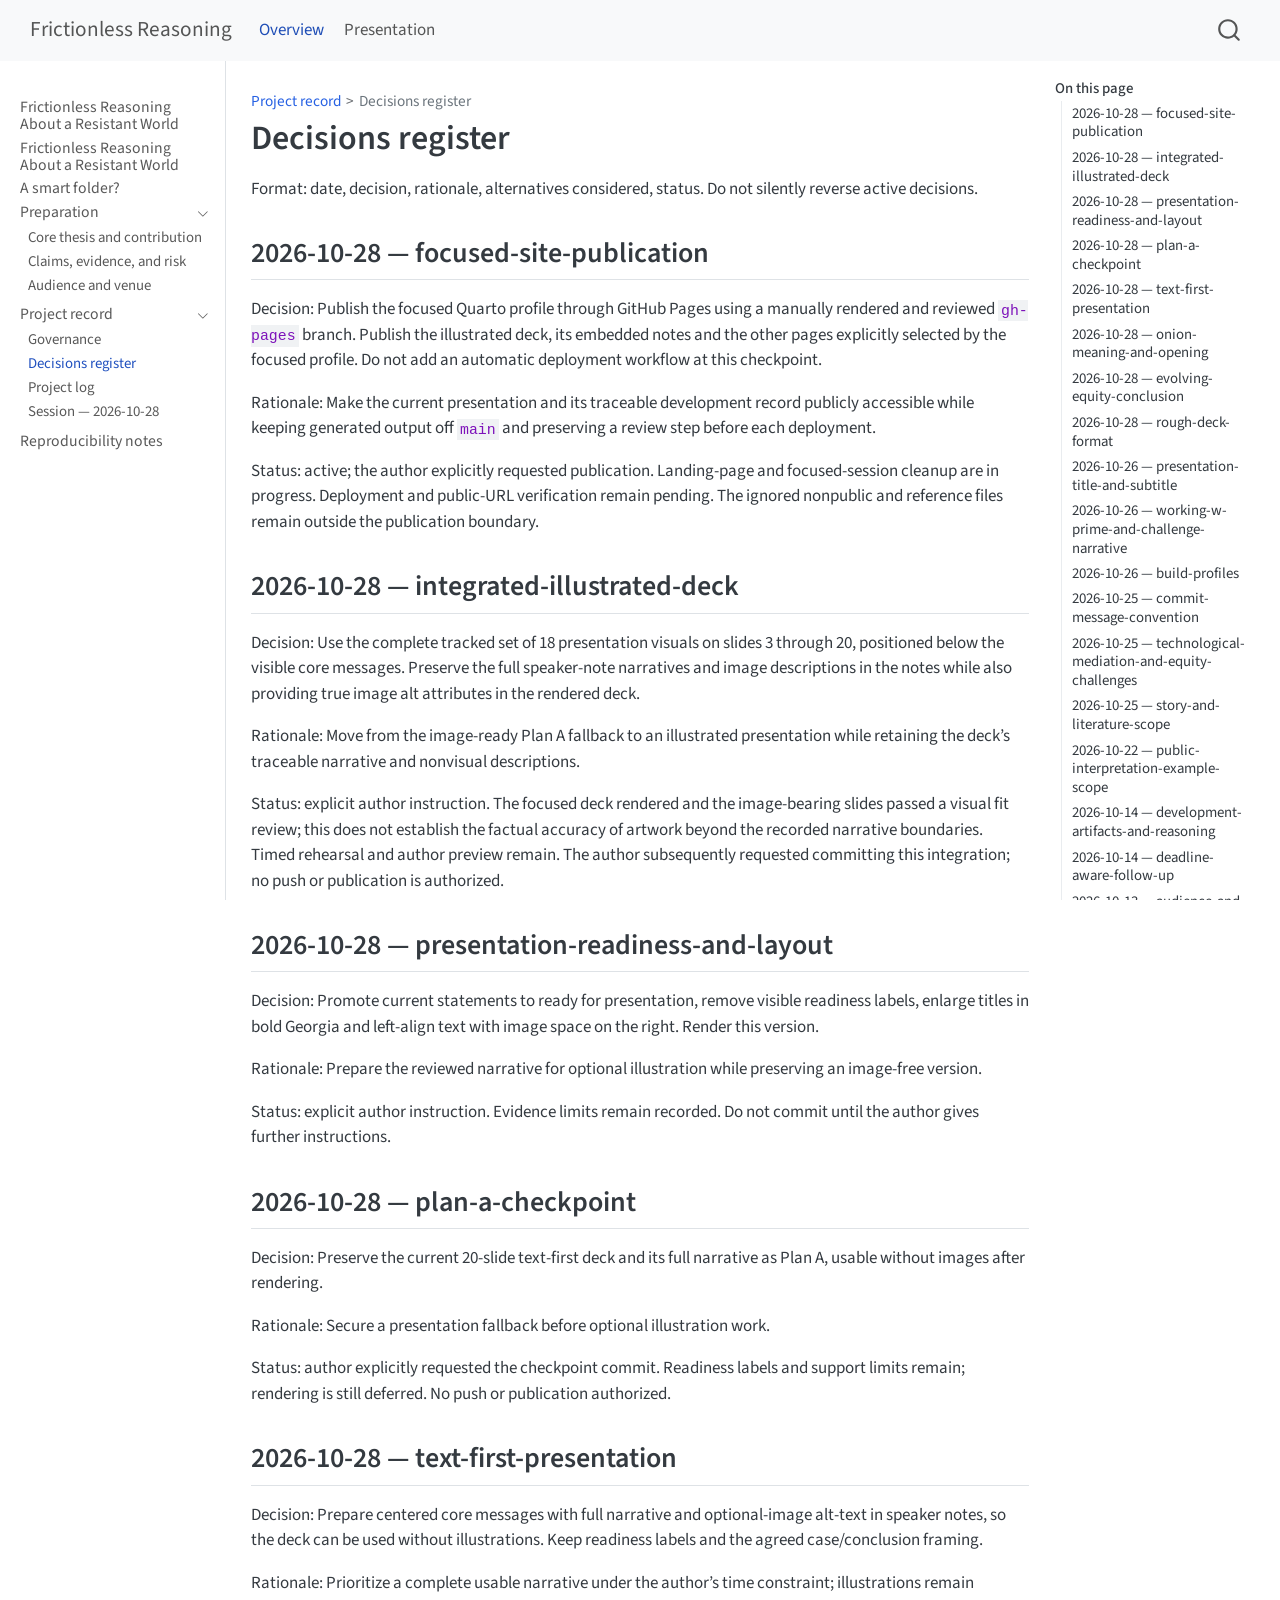
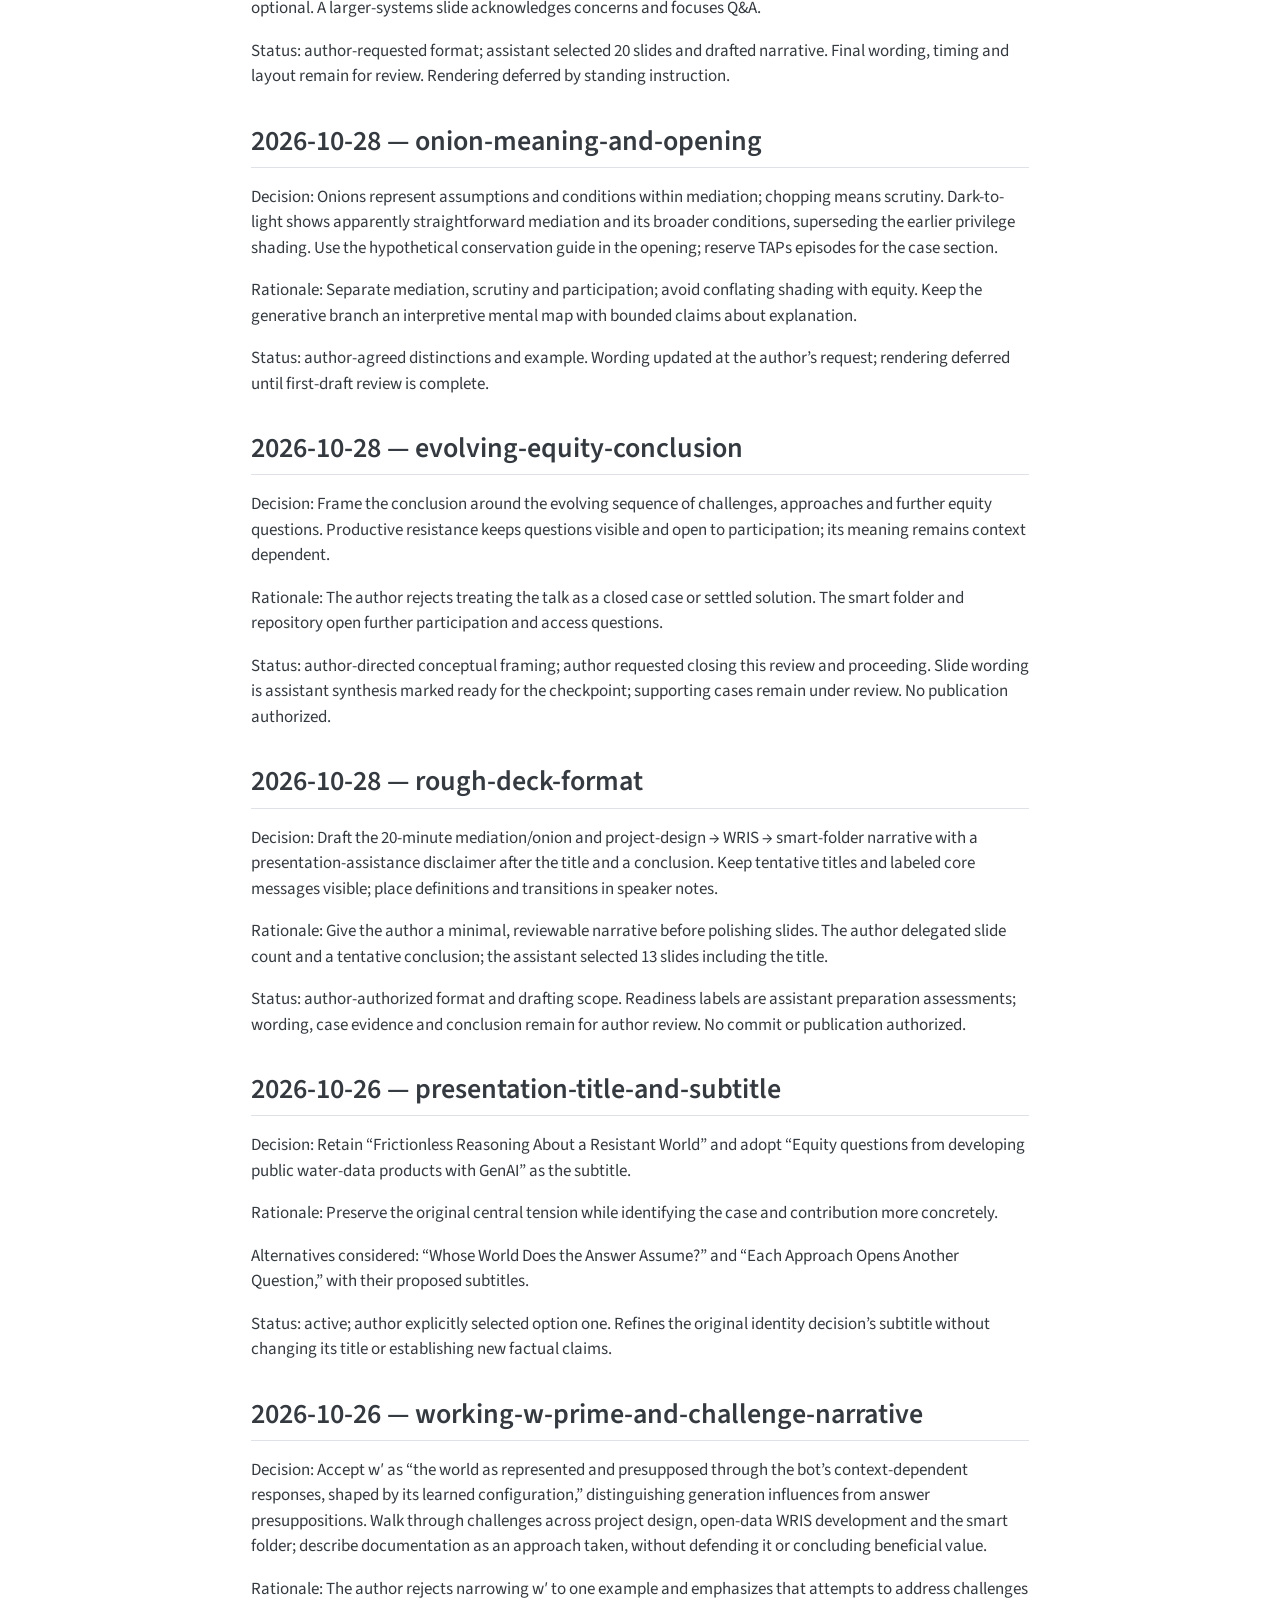
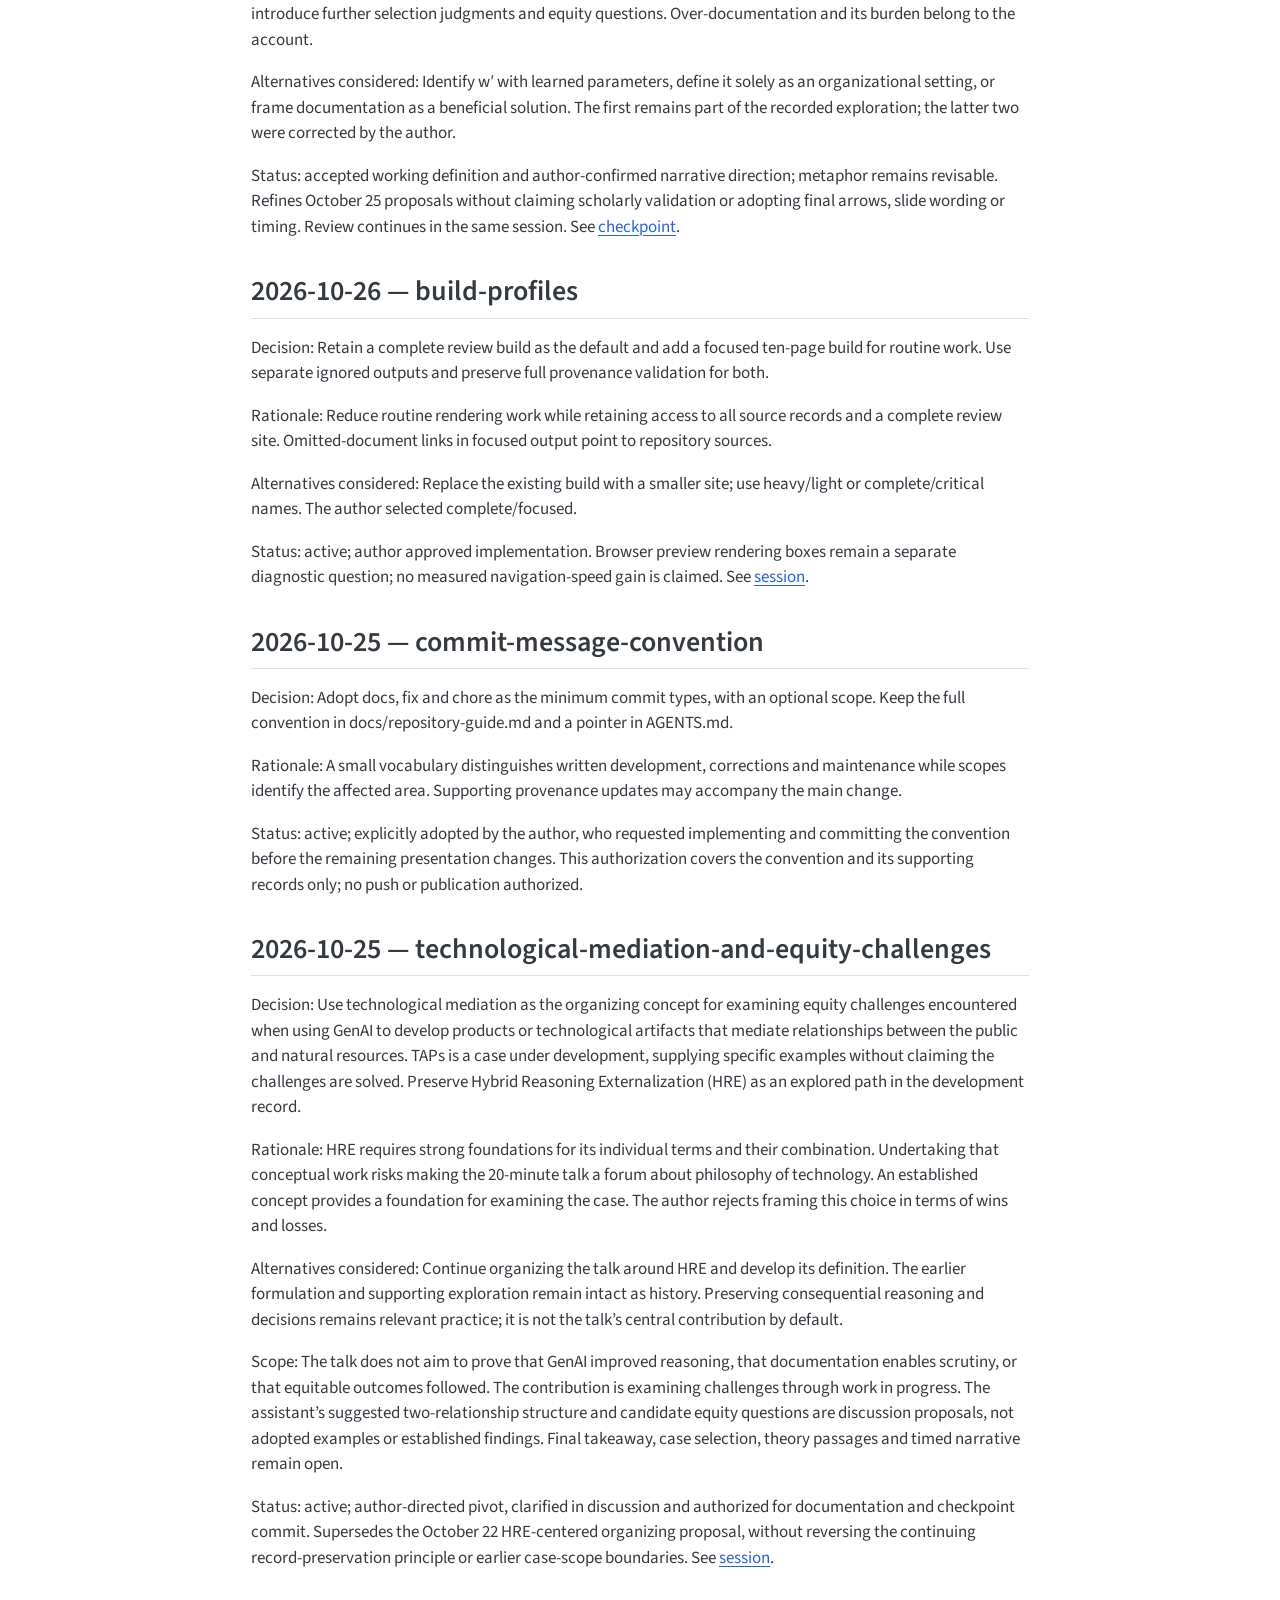
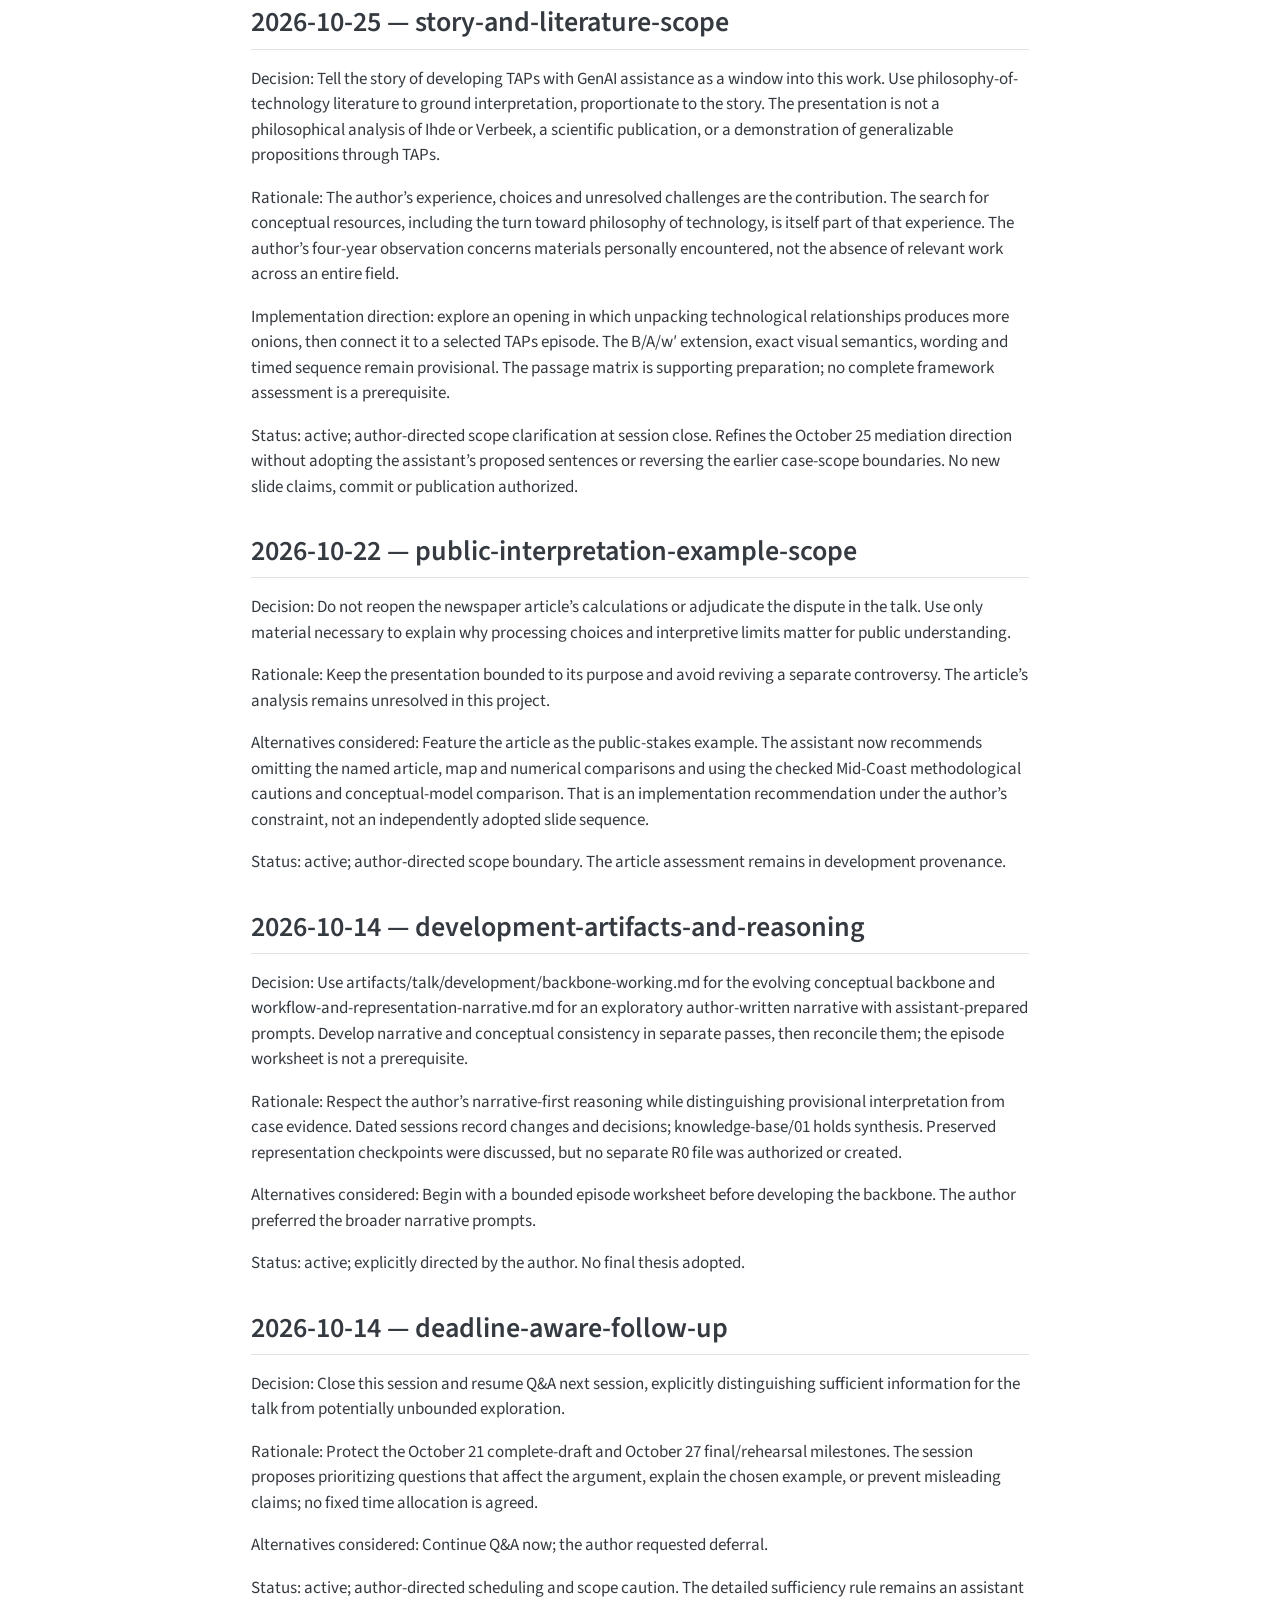
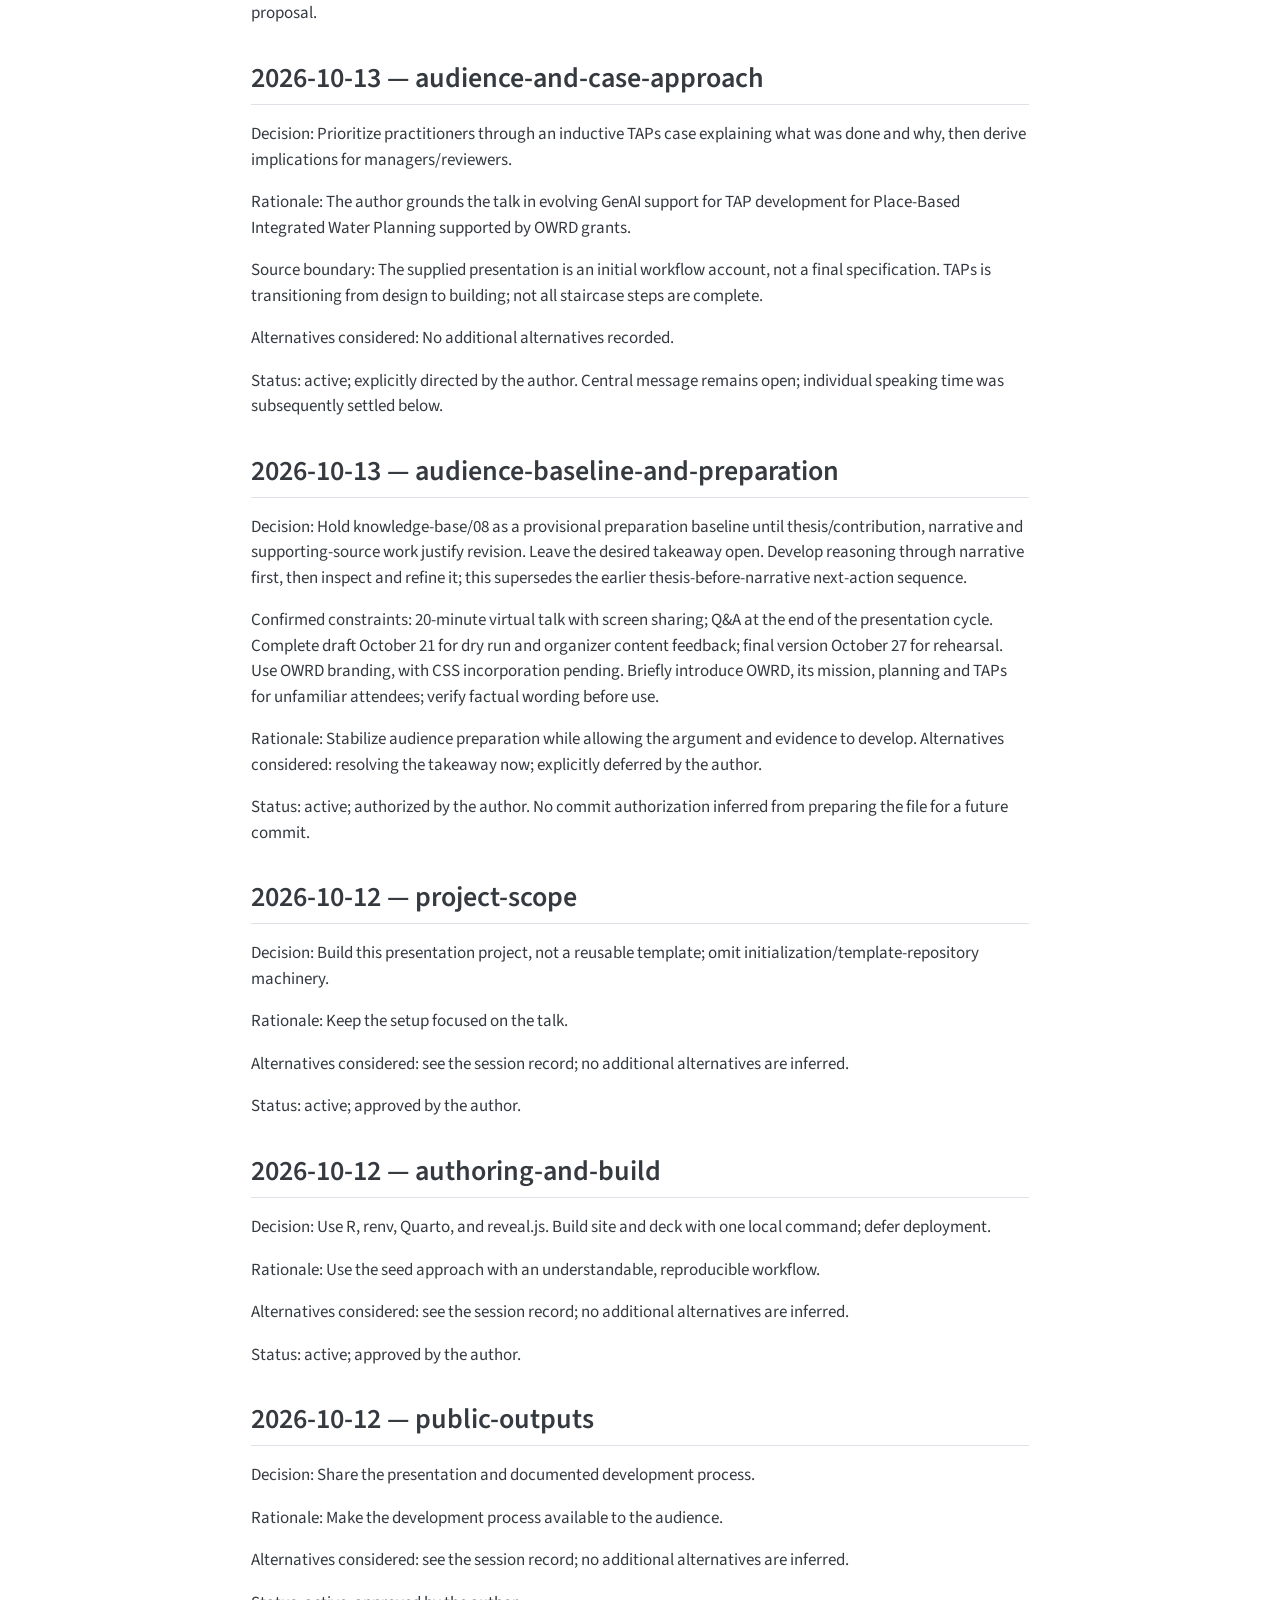
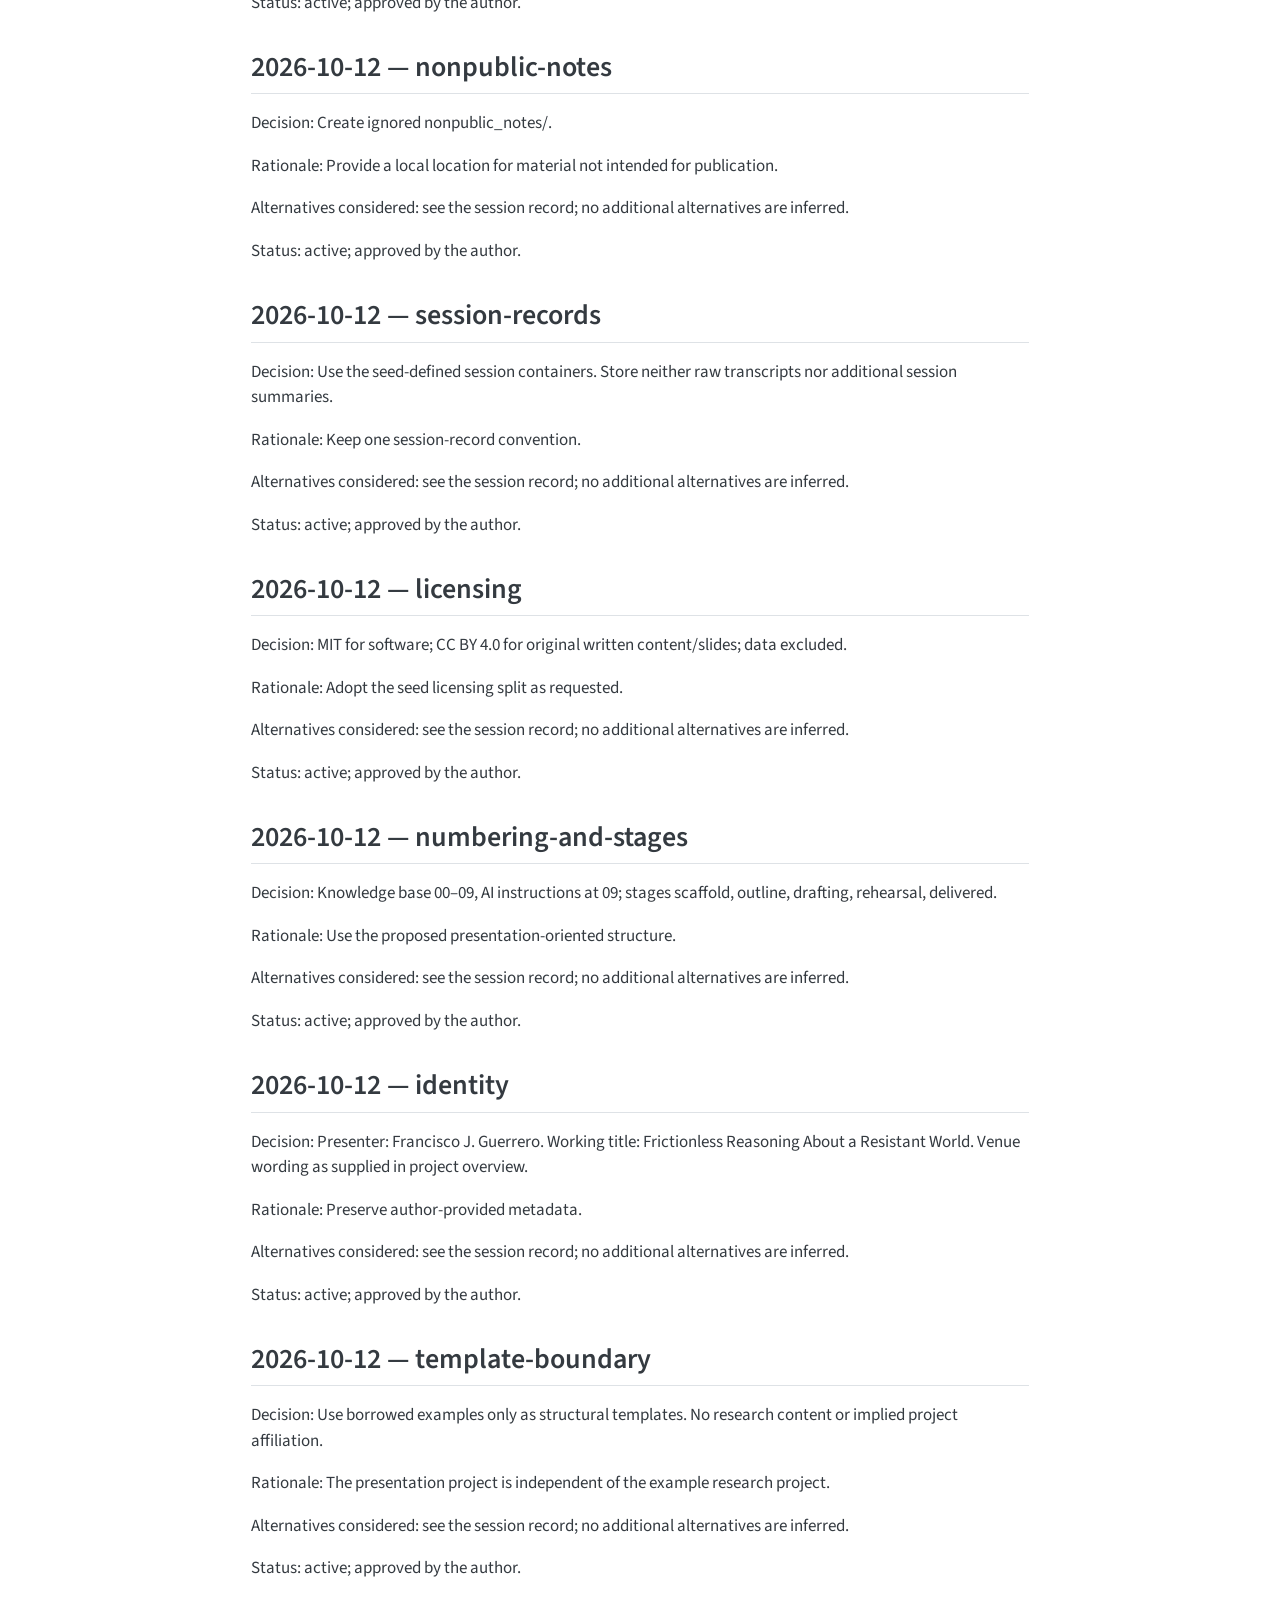
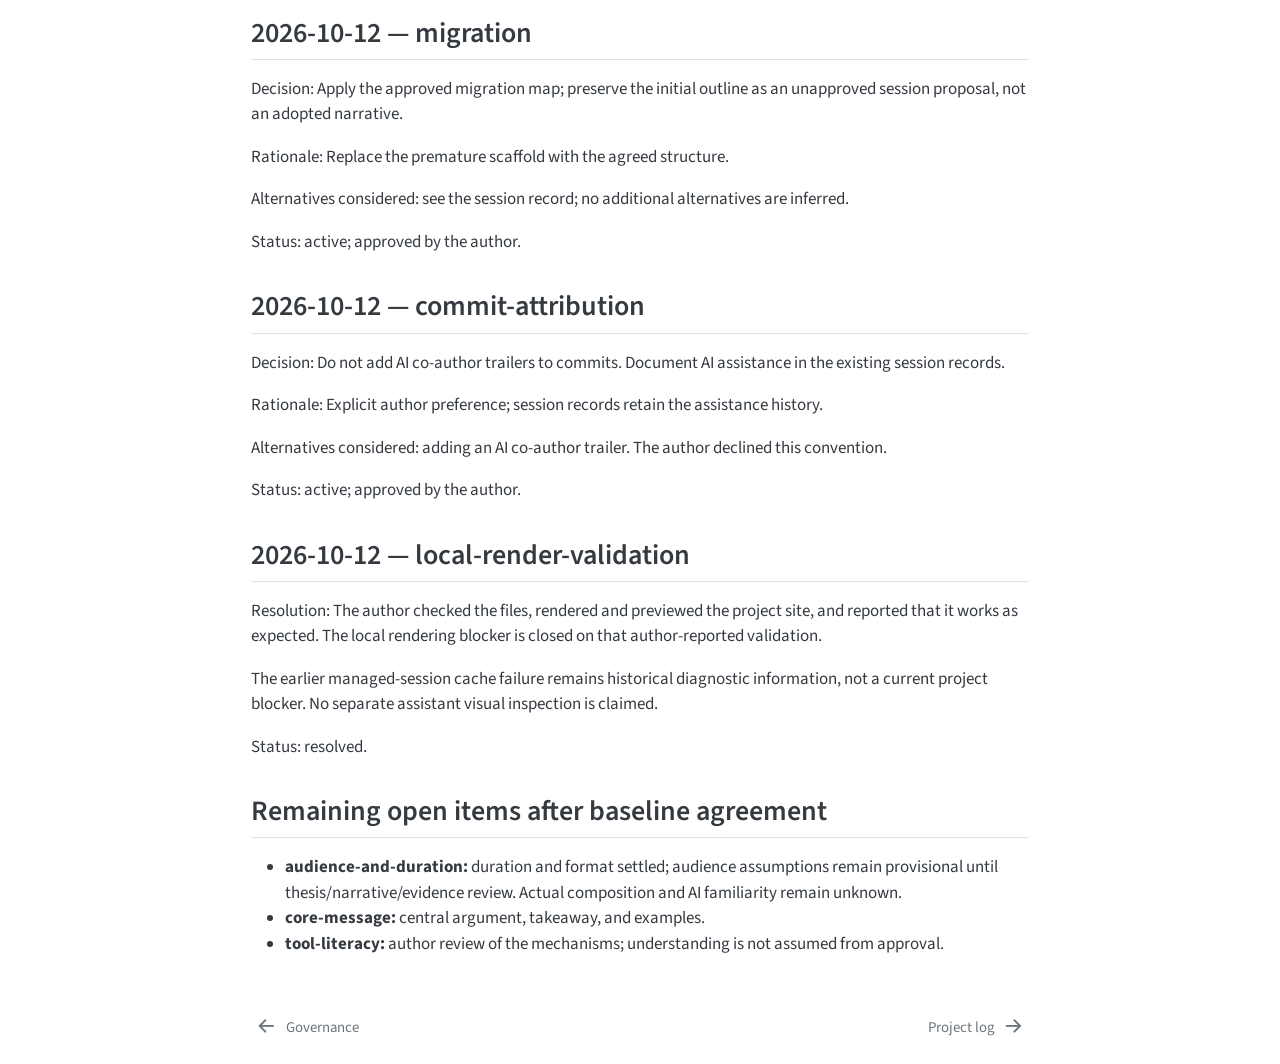
==== admin/decisions-register.html @ cc3e52ff "Built site for gh-pages" ====
<!DOCTYPE html>
<html xmlns="http://www.w3.org/1999/xhtml" lang="en" xml:lang="en"><head>

<meta charset="utf-8">
<meta name="generator" content="quarto-1.10.18">

<meta name="viewport" content="width=device-width, initial-scale=1.0, user-scalable=yes">


<title>Decisions register – Frictionless Reasoning</title>
<style>
/* Default styles provided by pandoc.
** See https://pandoc.org/MANUAL.html#variables-for-html for config info.
*/
span.smallcaps{font-variant: small-caps;}
div.columns{display: flex; gap: 1.5em;}
div.column{flex: auto;}
@media screen {
div.columns{gap: min(4vw, 1.5em);}
div.column{overflow-x: auto;}
}
div.hanging-indent{margin-left: 1.5em; text-indent: -1.5em;}
ul.task-list{list-style: none;}
ul.task-list li input[type="checkbox"] {
  width: 0.8em;
  margin: 0 0.8em 0.2em -1em; /* quarto-specific, see https://github.com/quarto-dev/quarto-cli/issues/4556 */ 
  vertical-align: middle;
}
</style>


<script src="../site_libs/quarto-nav/quarto-nav.js"></script>
<script src="../site_libs/quarto-nav/headroom.min.js"></script>
<script src="../site_libs/clipboard/clipboard.min.js"></script>
<script src="../site_libs/quarto-search/autocomplete.umd.js"></script>
<script src="../site_libs/quarto-search/fuse.min.js"></script>
<script src="../site_libs/quarto-search/quarto-search.js"></script>
<meta name="quarto:offset" content="../">
<link href="../admin/project-log.html" rel="next">
<link href="../admin/governance.html" rel="prev">
<script src="../site_libs/quarto-html/quarto.js" type="module"></script>
<script src="../site_libs/quarto-html/tabsets/tabsets.js" type="module"></script>
<script src="../site_libs/quarto-html/popper.min.js"></script>
<script src="../site_libs/quarto-html/tippy.umd.min.js"></script>
<script src="../site_libs/quarto-html/anchor.min.js"></script>
<link href="../site_libs/quarto-html/tippy.css" rel="stylesheet">
<link href="../site_libs/quarto-html/quarto-syntax-highlighting-64a204ab8560d761af7679ceaba22944.css" rel="stylesheet" id="quarto-text-highlighting-styles">
<script src="../site_libs/bootstrap/bootstrap.min.js"></script>
<link href="../site_libs/bootstrap/bootstrap-icons.css" rel="stylesheet">
<link href="../site_libs/bootstrap/bootstrap-4e663f3a4ff1a491e18bd6a28adf0390.min.css" rel="stylesheet" append-hash="true" id="quarto-bootstrap" data-mode="light">
<script id="quarto-search-options" type="application/json">{
  "location": "navbar",
  "copy-button": false,
  "collapse-after": 3,
  "panel-placement": "end",
  "type": "overlay",
  "limit": 50,
  "keyboard-shortcut": [
    "f",
    "/",
    "s"
  ],
  "show-item-context": false,
  "language": {
    "search-no-results-text": "No results",
    "search-matching-documents-text": "matching documents",
    "search-copy-link-title": "Copy link to search",
    "search-hide-matches-text": "Hide additional matches",
    "search-more-match-text": "more match in this document",
    "search-more-matches-text": "more matches in this document",
    "search-clear-button-title": "Clear",
    "search-text-placeholder": "",
    "search-detached-cancel-button-title": "Cancel",
    "search-submit-button-title": "Submit",
    "search-label": "Search"
  }
}</script>


</head>

<body class="nav-sidebar docked nav-fixed quarto-light">

<div id="quarto-search-results"></div>
  <header id="quarto-header" class="headroom fixed-top">
    <nav class="navbar navbar-expand-lg " data-bs-theme="dark">
      <div class="navbar-container container-fluid">
      <div class="navbar-brand-container mx-auto">
    <a class="navbar-brand" href="../index.html">
    <span class="navbar-title">Frictionless Reasoning</span>
    </a>
  </div>
            <div id="quarto-search" class="" title="Search"></div>
          <button class="navbar-toggler" type="button" data-bs-toggle="collapse" data-bs-target="#navbarCollapse" aria-controls="navbarCollapse" role="menu" aria-expanded="false" aria-label="Toggle navigation" onclick="if (window.quartoToggleHeadroom) { window.quartoToggleHeadroom(); }">
  <span class="navbar-toggler-icon"></span>
</button>
          <div class="collapse navbar-collapse" id="navbarCollapse">
            <ul class="navbar-nav navbar-nav-scroll me-auto">
  <li class="nav-item">
    <a class="nav-link active" href="../index.html" aria-current="page"> 
<span class="menu-text">Overview</span></a>
  </li>  
  <li class="nav-item">
    <a class="nav-link" href="../artifacts/talk/deck.html"> 
<span class="menu-text">Presentation</span></a>
  </li>  
</ul>
          </div> <!-- /navcollapse -->
            <div class="quarto-navbar-tools">
</div>
      </div> <!-- /container-fluid -->
    </nav>
  <nav class="quarto-secondary-nav">
    <div class="container-fluid d-flex">
      <button type="button" class="quarto-btn-toggle btn" data-bs-toggle="collapse" role="button" data-bs-target=".quarto-sidebar-collapse-item" aria-controls="quarto-sidebar" aria-expanded="false" aria-label="Toggle sidebar navigation" onclick="if (window.quartoToggleHeadroom) { window.quartoToggleHeadroom(); }">
        <i class="bi bi-layout-text-sidebar-reverse"></i>
      </button>
        <nav class="quarto-page-breadcrumbs" aria-label="breadcrumb"><ol class="breadcrumb"><li class="breadcrumb-item"><a href="../admin/governance.html">Project record</a></li><li class="breadcrumb-item"><a href="../admin/decisions-register.html">Decisions register</a></li></ol></nav>
        <a class="flex-grow-1" role="navigation" data-bs-toggle="collapse" data-bs-target=".quarto-sidebar-collapse-item" aria-controls="quarto-sidebar" aria-expanded="false" aria-label="Toggle sidebar navigation" onclick="if (window.quartoToggleHeadroom) { window.quartoToggleHeadroom(); }">      
        </a>
    </div>
  </nav>
</header>
<!-- content -->
<div id="quarto-content" class="quarto-container page-columns page-rows-contents page-layout-article page-navbar">
<!-- sidebar -->
  <nav id="quarto-sidebar" class="sidebar collapse collapse-horizontal quarto-sidebar-collapse-item sidebar-navigation docked overflow-auto">
    <div class="sidebar-menu-container"> 
    <ul class="list-unstyled mt-1">
        <li class="sidebar-item">
  <div class="sidebar-item-container"> 
  <a href="../index.html" class="sidebar-item-text sidebar-link">
 <span class="menu-text">Frictionless Reasoning About a Resistant World</span></a>
  </div>
</li>
        <li class="sidebar-item">
  <div class="sidebar-item-container"> 
  <a href="../artifacts/talk/deck.html" class="sidebar-item-text sidebar-link">
 <span class="menu-text">Frictionless Reasoning About a Resistant World</span></a>
  </div>
</li>
        <li class="sidebar-item">
  <div class="sidebar-item-container"> 
  <a href="../docs/smart-folder.html" class="sidebar-item-text sidebar-link">
 <span class="menu-text">A smart folder?</span></a>
  </div>
</li>
        <li class="sidebar-item sidebar-item-section">
      <div class="sidebar-item-container"> 
            <a class="sidebar-item-text sidebar-link text-start" data-bs-toggle="collapse" data-bs-target="#quarto-sidebar-section-1" role="navigation" aria-expanded="true">
 <span class="menu-text">Preparation</span></a>
          <a class="sidebar-item-toggle text-start" data-bs-toggle="collapse" data-bs-target="#quarto-sidebar-section-1" role="navigation" aria-expanded="true" aria-label="Toggle section">
            <i class="bi bi-chevron-right ms-2"></i>
          </a> 
      </div>
      <ul id="quarto-sidebar-section-1" class="collapse list-unstyled sidebar-section depth1 show">  
          <li class="sidebar-item">
  <div class="sidebar-item-container"> 
  <a href="../knowledge-base/01_core-thesis-and-contribution.html" class="sidebar-item-text sidebar-link">
 <span class="menu-text">Core thesis and contribution</span></a>
  </div>
</li>
          <li class="sidebar-item">
  <div class="sidebar-item-container"> 
  <a href="../knowledge-base/04_claims-evidence-risk-register.html" class="sidebar-item-text sidebar-link">
 <span class="menu-text">Claims, evidence, and risk</span></a>
  </div>
</li>
          <li class="sidebar-item">
  <div class="sidebar-item-container"> 
  <a href="../knowledge-base/08_audience-and-venue.html" class="sidebar-item-text sidebar-link">
 <span class="menu-text">Audience and venue</span></a>
  </div>
</li>
      </ul>
  </li>
        <li class="sidebar-item sidebar-item-section">
      <div class="sidebar-item-container"> 
            <a class="sidebar-item-text sidebar-link text-start" data-bs-toggle="collapse" data-bs-target="#quarto-sidebar-section-2" role="navigation" aria-expanded="true">
 <span class="menu-text">Project record</span></a>
          <a class="sidebar-item-toggle text-start" data-bs-toggle="collapse" data-bs-target="#quarto-sidebar-section-2" role="navigation" aria-expanded="true" aria-label="Toggle section">
            <i class="bi bi-chevron-right ms-2"></i>
          </a> 
      </div>
      <ul id="quarto-sidebar-section-2" class="collapse list-unstyled sidebar-section depth1 show">  
          <li class="sidebar-item">
  <div class="sidebar-item-container"> 
  <a href="../admin/governance.html" class="sidebar-item-text sidebar-link">
 <span class="menu-text">Governance</span></a>
  </div>
</li>
          <li class="sidebar-item">
  <div class="sidebar-item-container"> 
  <a href="../admin/decisions-register.html" class="sidebar-item-text sidebar-link active">
 <span class="menu-text">Decisions register</span></a>
  </div>
</li>
          <li class="sidebar-item">
  <div class="sidebar-item-container"> 
  <a href="../admin/project-log.html" class="sidebar-item-text sidebar-link">
 <span class="menu-text">Project log</span></a>
  </div>
</li>
          <li class="sidebar-item">
  <div class="sidebar-item-container"> 
  <a href="../sessions/2026-10-28.html" class="sidebar-item-text sidebar-link">
 <span class="menu-text">Session — 2026-10-28</span></a>
  </div>
</li>
      </ul>
  </li>
        <li class="sidebar-item">
  <div class="sidebar-item-container"> 
  <a href="../docs/reproducibility-notes.html" class="sidebar-item-text sidebar-link">
 <span class="menu-text">Reproducibility notes</span></a>
  </div>
</li>
    </ul>
    </div>
</nav>
<div id="quarto-sidebar-glass" class="quarto-sidebar-collapse-item" data-bs-toggle="collapse" data-bs-target=".quarto-sidebar-collapse-item"></div>
<!-- margin-sidebar -->
    <div id="quarto-margin-sidebar" class="sidebar margin-sidebar">
        <nav id="TOC" role="doc-toc" class="toc-active">
    <h2 id="toc-title">On this page</h2>
   
  <ul>
  <li><a href="#focused-site-publication" id="toc-focused-site-publication" class="nav-link active" data-scroll-target="#focused-site-publication">2026-10-28 — focused-site-publication</a></li>
  <li><a href="#integrated-illustrated-deck" id="toc-integrated-illustrated-deck" class="nav-link" data-scroll-target="#integrated-illustrated-deck">2026-10-28 — integrated-illustrated-deck</a></li>
  <li><a href="#presentation-readiness-and-layout" id="toc-presentation-readiness-and-layout" class="nav-link" data-scroll-target="#presentation-readiness-and-layout">2026-10-28 — presentation-readiness-and-layout</a></li>
  <li><a href="#plan-a-checkpoint" id="toc-plan-a-checkpoint" class="nav-link" data-scroll-target="#plan-a-checkpoint">2026-10-28 — plan-a-checkpoint</a></li>
  <li><a href="#text-first-presentation" id="toc-text-first-presentation" class="nav-link" data-scroll-target="#text-first-presentation">2026-10-28 — text-first-presentation</a></li>
  <li><a href="#onion-meaning-and-opening" id="toc-onion-meaning-and-opening" class="nav-link" data-scroll-target="#onion-meaning-and-opening">2026-10-28 — onion-meaning-and-opening</a></li>
  <li><a href="#evolving-equity-conclusion" id="toc-evolving-equity-conclusion" class="nav-link" data-scroll-target="#evolving-equity-conclusion">2026-10-28 — evolving-equity-conclusion</a></li>
  <li><a href="#rough-deck-format" id="toc-rough-deck-format" class="nav-link" data-scroll-target="#rough-deck-format">2026-10-28 — rough-deck-format</a></li>
  <li><a href="#presentation-title-and-subtitle" id="toc-presentation-title-and-subtitle" class="nav-link" data-scroll-target="#presentation-title-and-subtitle">2026-10-26 — presentation-title-and-subtitle</a></li>
  <li><a href="#working-w-prime-and-challenge-narrative" id="toc-working-w-prime-and-challenge-narrative" class="nav-link" data-scroll-target="#working-w-prime-and-challenge-narrative">2026-10-26 — working-w-prime-and-challenge-narrative</a></li>
  <li><a href="#build-profiles" id="toc-build-profiles" class="nav-link" data-scroll-target="#build-profiles">2026-10-26 — build-profiles</a></li>
  <li><a href="#commit-message-convention" id="toc-commit-message-convention" class="nav-link" data-scroll-target="#commit-message-convention">2026-10-25 — commit-message-convention</a></li>
  <li><a href="#technological-mediation-and-equity-challenges" id="toc-technological-mediation-and-equity-challenges" class="nav-link" data-scroll-target="#technological-mediation-and-equity-challenges">2026-10-25 — technological-mediation-and-equity-challenges</a></li>
  <li><a href="#story-and-literature-scope" id="toc-story-and-literature-scope" class="nav-link" data-scroll-target="#story-and-literature-scope">2026-10-25 — story-and-literature-scope</a></li>
  <li><a href="#public-interpretation-example-scope" id="toc-public-interpretation-example-scope" class="nav-link" data-scroll-target="#public-interpretation-example-scope">2026-10-22 — public-interpretation-example-scope</a></li>
  <li><a href="#development-artifacts-and-reasoning" id="toc-development-artifacts-and-reasoning" class="nav-link" data-scroll-target="#development-artifacts-and-reasoning">2026-10-14 — development-artifacts-and-reasoning</a></li>
  <li><a href="#deadline-aware-follow-up" id="toc-deadline-aware-follow-up" class="nav-link" data-scroll-target="#deadline-aware-follow-up">2026-10-14 — deadline-aware-follow-up</a></li>
  <li><a href="#audience-and-case-approach" id="toc-audience-and-case-approach" class="nav-link" data-scroll-target="#audience-and-case-approach">2026-10-13 — audience-and-case-approach</a></li>
  <li><a href="#audience-baseline-and-preparation" id="toc-audience-baseline-and-preparation" class="nav-link" data-scroll-target="#audience-baseline-and-preparation">2026-10-13 — audience-baseline-and-preparation</a></li>
  <li><a href="#project-scope" id="toc-project-scope" class="nav-link" data-scroll-target="#project-scope">2026-10-12 — project-scope</a></li>
  <li><a href="#authoring-and-build" id="toc-authoring-and-build" class="nav-link" data-scroll-target="#authoring-and-build">2026-10-12 — authoring-and-build</a></li>
  <li><a href="#public-outputs" id="toc-public-outputs" class="nav-link" data-scroll-target="#public-outputs">2026-10-12 — public-outputs</a></li>
  <li><a href="#nonpublic-notes" id="toc-nonpublic-notes" class="nav-link" data-scroll-target="#nonpublic-notes">2026-10-12 — nonpublic-notes</a></li>
  <li><a href="#session-records" id="toc-session-records" class="nav-link" data-scroll-target="#session-records">2026-10-12 — session-records</a></li>
  <li><a href="#licensing" id="toc-licensing" class="nav-link" data-scroll-target="#licensing">2026-10-12 — licensing</a></li>
  <li><a href="#numbering-and-stages" id="toc-numbering-and-stages" class="nav-link" data-scroll-target="#numbering-and-stages">2026-10-12 — numbering-and-stages</a></li>
  <li><a href="#identity" id="toc-identity" class="nav-link" data-scroll-target="#identity">2026-10-12 — identity</a></li>
  <li><a href="#template-boundary" id="toc-template-boundary" class="nav-link" data-scroll-target="#template-boundary">2026-10-12 — template-boundary</a></li>
  <li><a href="#migration" id="toc-migration" class="nav-link" data-scroll-target="#migration">2026-10-12 — migration</a></li>
  <li><a href="#commit-attribution" id="toc-commit-attribution" class="nav-link" data-scroll-target="#commit-attribution">2026-10-12 — commit-attribution</a></li>
  <li><a href="#local-render-validation" id="toc-local-render-validation" class="nav-link" data-scroll-target="#local-render-validation">2026-10-12 — local-render-validation</a></li>
  <li><a href="#remaining-open-items-after-baseline-agreement" id="toc-remaining-open-items-after-baseline-agreement" class="nav-link" data-scroll-target="#remaining-open-items-after-baseline-agreement">Remaining open items after baseline agreement</a></li>
  </ul>
</nav>
    </div>
<!-- main -->
<main class="content" id="quarto-document-content">

<header id="title-block-header" class="quarto-title-block default"><nav class="quarto-page-breadcrumbs quarto-title-breadcrumbs d-none d-lg-block" aria-label="breadcrumb"><ol class="breadcrumb"><li class="breadcrumb-item"><a href="../admin/governance.html">Project record</a></li><li class="breadcrumb-item"><a href="../admin/decisions-register.html">Decisions register</a></li></ol></nav>
<div class="quarto-title">
<h1 class="title">Decisions register</h1>
</div>



<div class="quarto-title-meta">

    
  
    
  </div>
  


</header>


<p>Format: date, decision, rationale, alternatives considered, status. Do not silently reverse active decisions.</p>
<section id="focused-site-publication" class="level2">
<h2 class="anchored" data-anchor-id="focused-site-publication">2026-10-28 — focused-site-publication</h2>
<p>Decision: Publish the focused Quarto profile through GitHub Pages using a manually rendered and reviewed <code>gh-pages</code> branch. Publish the illustrated deck, its embedded notes and the other pages explicitly selected by the focused profile. Do not add an automatic deployment workflow at this checkpoint.</p>
<p>Rationale: Make the current presentation and its traceable development record publicly accessible while keeping generated output off <code>main</code> and preserving a review step before each deployment.</p>
<p>Status: active; the author explicitly requested publication. Landing-page and focused-session cleanup are in progress. Deployment and public-URL verification remain pending. The ignored nonpublic and reference files remain outside the publication boundary.</p>
</section>
<section id="integrated-illustrated-deck" class="level2">
<h2 class="anchored" data-anchor-id="integrated-illustrated-deck">2026-10-28 — integrated-illustrated-deck</h2>
<p>Decision: Use the complete tracked set of 18 presentation visuals on slides 3 through 20, positioned below the visible core messages. Preserve the full speaker-note narratives and image descriptions in the notes while also providing true image alt attributes in the rendered deck.</p>
<p>Rationale: Move from the image-ready Plan A fallback to an illustrated presentation while retaining the deck’s traceable narrative and nonvisual descriptions.</p>
<p>Status: explicit author instruction. The focused deck rendered and the image-bearing slides passed a visual fit review; this does not establish the factual accuracy of artwork beyond the recorded narrative boundaries. Timed rehearsal and author preview remain. The author subsequently requested committing this integration; no push or publication is authorized.</p>
</section>
<section id="presentation-readiness-and-layout" class="level2">
<h2 class="anchored" data-anchor-id="presentation-readiness-and-layout">2026-10-28 — presentation-readiness-and-layout</h2>
<p>Decision: Promote current statements to ready for presentation, remove visible readiness labels, enlarge titles in bold Georgia and left-align text with image space on the right. Render this version.</p>
<p>Rationale: Prepare the reviewed narrative for optional illustration while preserving an image-free version.</p>
<p>Status: explicit author instruction. Evidence limits remain recorded. Do not commit until the author gives further instructions.</p>
</section>
<section id="plan-a-checkpoint" class="level2">
<h2 class="anchored" data-anchor-id="plan-a-checkpoint">2026-10-28 — plan-a-checkpoint</h2>
<p>Decision: Preserve the current 20-slide text-first deck and its full narrative as Plan A, usable without images after rendering.</p>
<p>Rationale: Secure a presentation fallback before optional illustration work.</p>
<p>Status: author explicitly requested the checkpoint commit. Readiness labels and support limits remain; rendering is still deferred. No push or publication authorized.</p>
</section>
<section id="text-first-presentation" class="level2">
<h2 class="anchored" data-anchor-id="text-first-presentation">2026-10-28 — text-first-presentation</h2>
<p>Decision: Prepare centered core messages with full narrative and optional-image alt-text in speaker notes, so the deck can be used without illustrations. Keep readiness labels and the agreed case/conclusion framing.</p>
<p>Rationale: Prioritize a complete usable narrative under the author’s time constraint; illustrations remain optional. A larger-systems slide acknowledges concerns and focuses Q&amp;A.</p>
<p>Status: author-requested format; assistant selected 20 slides and drafted narrative. Final wording, timing and layout remain for review. Rendering deferred by standing instruction.</p>
</section>
<section id="onion-meaning-and-opening" class="level2">
<h2 class="anchored" data-anchor-id="onion-meaning-and-opening">2026-10-28 — onion-meaning-and-opening</h2>
<p>Decision: Onions represent assumptions and conditions within mediation; chopping means scrutiny. Dark-to-light shows apparently straightforward mediation and its broader conditions, superseding the earlier privilege shading. Use the hypothetical conservation guide in the opening; reserve TAPs episodes for the case section.</p>
<p>Rationale: Separate mediation, scrutiny and participation; avoid conflating shading with equity. Keep the generative branch an interpretive mental map with bounded claims about explanation.</p>
<p>Status: author-agreed distinctions and example. Wording updated at the author’s request; rendering deferred until first-draft review is complete.</p>
</section>
<section id="evolving-equity-conclusion" class="level2">
<h2 class="anchored" data-anchor-id="evolving-equity-conclusion">2026-10-28 — evolving-equity-conclusion</h2>
<p>Decision: Frame the conclusion around the evolving sequence of challenges, approaches and further equity questions. Productive resistance keeps questions visible and open to participation; its meaning remains context dependent.</p>
<p>Rationale: The author rejects treating the talk as a closed case or settled solution. The smart folder and repository open further participation and access questions.</p>
<p>Status: author-directed conceptual framing; author requested closing this review and proceeding. Slide wording is assistant synthesis marked ready for the checkpoint; supporting cases remain under review. No publication authorized.</p>
</section>
<section id="rough-deck-format" class="level2">
<h2 class="anchored" data-anchor-id="rough-deck-format">2026-10-28 — rough-deck-format</h2>
<p>Decision: Draft the 20-minute mediation/onion and project-design → WRIS → smart-folder narrative with a presentation-assistance disclaimer after the title and a conclusion. Keep tentative titles and labeled core messages visible; place definitions and transitions in speaker notes.</p>
<p>Rationale: Give the author a minimal, reviewable narrative before polishing slides. The author delegated slide count and a tentative conclusion; the assistant selected 13 slides including the title.</p>
<p>Status: author-authorized format and drafting scope. Readiness labels are assistant preparation assessments; wording, case evidence and conclusion remain for author review. No commit or publication authorized.</p>
</section>
<section id="presentation-title-and-subtitle" class="level2">
<h2 class="anchored" data-anchor-id="presentation-title-and-subtitle">2026-10-26 — presentation-title-and-subtitle</h2>
<p>Decision: Retain “Frictionless Reasoning About a Resistant World” and adopt “Equity questions from developing public water-data products with GenAI” as the subtitle.</p>
<p>Rationale: Preserve the original central tension while identifying the case and contribution more concretely.</p>
<p>Alternatives considered: “Whose World Does the Answer Assume?” and “Each Approach Opens Another Question,” with their proposed subtitles.</p>
<p>Status: active; author explicitly selected option one. Refines the original identity decision’s subtitle without changing its title or establishing new factual claims.</p>
</section>
<section id="working-w-prime-and-challenge-narrative" class="level2">
<h2 class="anchored" data-anchor-id="working-w-prime-and-challenge-narrative">2026-10-26 — working-w-prime-and-challenge-narrative</h2>
<p>Decision: Accept w′ as “the world as represented and presupposed through the bot’s context-dependent responses, shaped by its learned configuration,” distinguishing generation influences from answer presuppositions. Walk through challenges across project design, open-data WRIS development and the smart folder; describe documentation as an approach taken, without defending it or concluding beneficial value.</p>
<p>Rationale: The author rejects narrowing w′ to one example and emphasizes that attempts to address challenges introduce further selection judgments and equity questions. Over-documentation and its burden belong to the account.</p>
<p>Alternatives considered: Identify w′ with learned parameters, define it solely as an organizational setting, or frame documentation as a beneficial solution. The first remains part of the recorded exploration; the latter two were corrected by the author.</p>
<p>Status: accepted working definition and author-confirmed narrative direction; metaphor remains revisable. Refines October 25 proposals without claiming scholarly validation or adopting final arrows, slide wording or timing. Review continues in the same session. See <a href="https://github.com/OregonWater/gen_ai_workflows_data_equity/blob/main/sessions/2026-10-26.md#conceptual-checkpoint-before-review">checkpoint</a>.</p>
</section>
<section id="build-profiles" class="level2">
<h2 class="anchored" data-anchor-id="build-profiles">2026-10-26 — build-profiles</h2>
<p>Decision: Retain a complete review build as the default and add a focused ten-page build for routine work. Use separate ignored outputs and preserve full provenance validation for both.</p>
<p>Rationale: Reduce routine rendering work while retaining access to all source records and a complete review site. Omitted-document links in focused output point to repository sources.</p>
<p>Alternatives considered: Replace the existing build with a smaller site; use heavy/light or complete/critical names. The author selected complete/focused.</p>
<p>Status: active; author approved implementation. Browser preview rendering boxes remain a separate diagnostic question; no measured navigation-speed gain is claimed. See <a href="https://github.com/OregonWater/gen_ai_workflows_data_equity/blob/main/sessions/2026-10-26.md">session</a>.</p>
</section>
<section id="commit-message-convention" class="level2">
<h2 class="anchored" data-anchor-id="commit-message-convention">2026-10-25 — commit-message-convention</h2>
<p>Decision: Adopt docs, fix and chore as the minimum commit types, with an optional scope. Keep the full convention in docs/repository-guide.md and a pointer in AGENTS.md.</p>
<p>Rationale: A small vocabulary distinguishes written development, corrections and maintenance while scopes identify the affected area. Supporting provenance updates may accompany the main change.</p>
<p>Status: active; explicitly adopted by the author, who requested implementing and committing the convention before the remaining presentation changes. This authorization covers the convention and its supporting records only; no push or publication authorized.</p>
</section>
<section id="technological-mediation-and-equity-challenges" class="level2">
<h2 class="anchored" data-anchor-id="technological-mediation-and-equity-challenges">2026-10-25 — technological-mediation-and-equity-challenges</h2>
<p>Decision: Use technological mediation as the organizing concept for examining equity challenges encountered when using GenAI to develop products or technological artifacts that mediate relationships between the public and natural resources. TAPs is a case under development, supplying specific examples without claiming the challenges are solved. Preserve Hybrid Reasoning Externalization (HRE) as an explored path in the development record.</p>
<p>Rationale: HRE requires strong foundations for its individual terms and their combination. Undertaking that conceptual work risks making the 20-minute talk a forum about philosophy of technology. An established concept provides a foundation for examining the case. The author rejects framing this choice in terms of wins and losses.</p>
<p>Alternatives considered: Continue organizing the talk around HRE and develop its definition. The earlier formulation and supporting exploration remain intact as history. Preserving consequential reasoning and decisions remains relevant practice; it is not the talk’s central contribution by default.</p>
<p>Scope: The talk does not aim to prove that GenAI improved reasoning, that documentation enables scrutiny, or that equitable outcomes followed. The contribution is examining challenges through work in progress. The assistant’s suggested two-relationship structure and candidate equity questions are discussion proposals, not adopted examples or established findings. Final takeaway, case selection, theory passages and timed narrative remain open.</p>
<p>Status: active; author-directed pivot, clarified in discussion and authorized for documentation and checkpoint commit. Supersedes the October 22 HRE-centered organizing proposal, without reversing the continuing record-preservation principle or earlier case-scope boundaries. See <a href="https://github.com/OregonWater/gen_ai_workflows_data_equity/blob/main/sessions/2026-10-25.md">session</a>.</p>
</section>
<section id="story-and-literature-scope" class="level2">
<h2 class="anchored" data-anchor-id="story-and-literature-scope">2026-10-25 — story-and-literature-scope</h2>
<p>Decision: Tell the story of developing TAPs with GenAI assistance as a window into this work. Use philosophy-of-technology literature to ground interpretation, proportionate to the story. The presentation is not a philosophical analysis of Ihde or Verbeek, a scientific publication, or a demonstration of generalizable propositions through TAPs.</p>
<p>Rationale: The author’s experience, choices and unresolved challenges are the contribution. The search for conceptual resources, including the turn toward philosophy of technology, is itself part of that experience. The author’s four-year observation concerns materials personally encountered, not the absence of relevant work across an entire field.</p>
<p>Implementation direction: explore an opening in which unpacking technological relationships produces more onions, then connect it to a selected TAPs episode. The B/A/w′ extension, exact visual semantics, wording and timed sequence remain provisional. The passage matrix is supporting preparation; no complete framework assessment is a prerequisite.</p>
<p>Status: active; author-directed scope clarification at session close. Refines the October 25 mediation direction without adopting the assistant’s proposed sentences or reversing the earlier case-scope boundaries. No new slide claims, commit or publication authorized.</p>
</section>
<section id="public-interpretation-example-scope" class="level2">
<h2 class="anchored" data-anchor-id="public-interpretation-example-scope">2026-10-22 — public-interpretation-example-scope</h2>
<p>Decision: Do not reopen the newspaper article’s calculations or adjudicate the dispute in the talk. Use only material necessary to explain why processing choices and interpretive limits matter for public understanding.</p>
<p>Rationale: Keep the presentation bounded to its purpose and avoid reviving a separate controversy. The article’s analysis remains unresolved in this project.</p>
<p>Alternatives considered: Feature the article as the public-stakes example. The assistant now recommends omitting the named article, map and numerical comparisons and using the checked Mid-Coast methodological cautions and conceptual-model comparison. That is an implementation recommendation under the author’s constraint, not an independently adopted slide sequence.</p>
<p>Status: active; author-directed scope boundary. The article assessment remains in development provenance.</p>
</section>
<section id="development-artifacts-and-reasoning" class="level2">
<h2 class="anchored" data-anchor-id="development-artifacts-and-reasoning">2026-10-14 — development-artifacts-and-reasoning</h2>
<p>Decision: Use artifacts/talk/development/backbone-working.md for the evolving conceptual backbone and workflow-and-representation-narrative.md for an exploratory author-written narrative with assistant-prepared prompts. Develop narrative and conceptual consistency in separate passes, then reconcile them; the episode worksheet is not a prerequisite.</p>
<p>Rationale: Respect the author’s narrative-first reasoning while distinguishing provisional interpretation from case evidence. Dated sessions record changes and decisions; knowledge-base/01 holds synthesis. Preserved representation checkpoints were discussed, but no separate R0 file was authorized or created.</p>
<p>Alternatives considered: Begin with a bounded episode worksheet before developing the backbone. The author preferred the broader narrative prompts.</p>
<p>Status: active; explicitly directed by the author. No final thesis adopted.</p>
</section>
<section id="deadline-aware-follow-up" class="level2">
<h2 class="anchored" data-anchor-id="deadline-aware-follow-up">2026-10-14 — deadline-aware-follow-up</h2>
<p>Decision: Close this session and resume Q&amp;A next session, explicitly distinguishing sufficient information for the talk from potentially unbounded exploration.</p>
<p>Rationale: Protect the October 21 complete-draft and October 27 final/rehearsal milestones. The session proposes prioritizing questions that affect the argument, explain the chosen example, or prevent misleading claims; no fixed time allocation is agreed.</p>
<p>Alternatives considered: Continue Q&amp;A now; the author requested deferral.</p>
<p>Status: active; author-directed scheduling and scope caution. The detailed sufficiency rule remains an assistant proposal.</p>
</section>
<section id="audience-and-case-approach" class="level2">
<h2 class="anchored" data-anchor-id="audience-and-case-approach">2026-10-13 — audience-and-case-approach</h2>
<p>Decision: Prioritize practitioners through an inductive TAPs case explaining what was done and why, then derive implications for managers/reviewers.</p>
<p>Rationale: The author grounds the talk in evolving GenAI support for TAP development for Place-Based Integrated Water Planning supported by OWRD grants.</p>
<p>Source boundary: The supplied presentation is an initial workflow account, not a final specification. TAPs is transitioning from design to building; not all staircase steps are complete.</p>
<p>Alternatives considered: No additional alternatives recorded.</p>
<p>Status: active; explicitly directed by the author. Central message remains open; individual speaking time was subsequently settled below.</p>
</section>
<section id="audience-baseline-and-preparation" class="level2">
<h2 class="anchored" data-anchor-id="audience-baseline-and-preparation">2026-10-13 — audience-baseline-and-preparation</h2>
<p>Decision: Hold knowledge-base/08 as a provisional preparation baseline until thesis/contribution, narrative and supporting-source work justify revision. Leave the desired takeaway open. Develop reasoning through narrative first, then inspect and refine it; this supersedes the earlier thesis-before-narrative next-action sequence.</p>
<p>Confirmed constraints: 20-minute virtual talk with screen sharing; Q&amp;A at the end of the presentation cycle. Complete draft October 21 for dry run and organizer content feedback; final version October 27 for rehearsal. Use OWRD branding, with CSS incorporation pending. Briefly introduce OWRD, its mission, planning and TAPs for unfamiliar attendees; verify factual wording before use.</p>
<p>Rationale: Stabilize audience preparation while allowing the argument and evidence to develop. Alternatives considered: resolving the takeaway now; explicitly deferred by the author.</p>
<p>Status: active; authorized by the author. No commit authorization inferred from preparing the file for a future commit.</p>
</section>
<section id="project-scope" class="level2">
<h2 class="anchored" data-anchor-id="project-scope">2026-10-12 — project-scope</h2>
<p>Decision: Build this presentation project, not a reusable template; omit initialization/template-repository machinery.</p>
<p>Rationale: Keep the setup focused on the talk.</p>
<p>Alternatives considered: see the session record; no additional alternatives are inferred.</p>
<p>Status: active; approved by the author.</p>
</section>
<section id="authoring-and-build" class="level2">
<h2 class="anchored" data-anchor-id="authoring-and-build">2026-10-12 — authoring-and-build</h2>
<p>Decision: Use R, renv, Quarto, and reveal.js. Build site and deck with one local command; defer deployment.</p>
<p>Rationale: Use the seed approach with an understandable, reproducible workflow.</p>
<p>Alternatives considered: see the session record; no additional alternatives are inferred.</p>
<p>Status: active; approved by the author.</p>
</section>
<section id="public-outputs" class="level2">
<h2 class="anchored" data-anchor-id="public-outputs">2026-10-12 — public-outputs</h2>
<p>Decision: Share the presentation and documented development process.</p>
<p>Rationale: Make the development process available to the audience.</p>
<p>Alternatives considered: see the session record; no additional alternatives are inferred.</p>
<p>Status: active; approved by the author.</p>
</section>
<section id="nonpublic-notes" class="level2">
<h2 class="anchored" data-anchor-id="nonpublic-notes">2026-10-12 — nonpublic-notes</h2>
<p>Decision: Create ignored nonpublic_notes/.</p>
<p>Rationale: Provide a local location for material not intended for publication.</p>
<p>Alternatives considered: see the session record; no additional alternatives are inferred.</p>
<p>Status: active; approved by the author.</p>
</section>
<section id="session-records" class="level2">
<h2 class="anchored" data-anchor-id="session-records">2026-10-12 — session-records</h2>
<p>Decision: Use the seed-defined session containers. Store neither raw transcripts nor additional session summaries.</p>
<p>Rationale: Keep one session-record convention.</p>
<p>Alternatives considered: see the session record; no additional alternatives are inferred.</p>
<p>Status: active; approved by the author.</p>
</section>
<section id="licensing" class="level2">
<h2 class="anchored" data-anchor-id="licensing">2026-10-12 — licensing</h2>
<p>Decision: MIT for software; CC BY 4.0 for original written content/slides; data excluded.</p>
<p>Rationale: Adopt the seed licensing split as requested.</p>
<p>Alternatives considered: see the session record; no additional alternatives are inferred.</p>
<p>Status: active; approved by the author.</p>
</section>
<section id="numbering-and-stages" class="level2">
<h2 class="anchored" data-anchor-id="numbering-and-stages">2026-10-12 — numbering-and-stages</h2>
<p>Decision: Knowledge base 00–09, AI instructions at 09; stages scaffold, outline, drafting, rehearsal, delivered.</p>
<p>Rationale: Use the proposed presentation-oriented structure.</p>
<p>Alternatives considered: see the session record; no additional alternatives are inferred.</p>
<p>Status: active; approved by the author.</p>
</section>
<section id="identity" class="level2">
<h2 class="anchored" data-anchor-id="identity">2026-10-12 — identity</h2>
<p>Decision: Presenter: Francisco J. Guerrero. Working title: Frictionless Reasoning About a Resistant World. Venue wording as supplied in project overview.</p>
<p>Rationale: Preserve author-provided metadata.</p>
<p>Alternatives considered: see the session record; no additional alternatives are inferred.</p>
<p>Status: active; approved by the author.</p>
</section>
<section id="template-boundary" class="level2">
<h2 class="anchored" data-anchor-id="template-boundary">2026-10-12 — template-boundary</h2>
<p>Decision: Use borrowed examples only as structural templates. No research content or implied project affiliation.</p>
<p>Rationale: The presentation project is independent of the example research project.</p>
<p>Alternatives considered: see the session record; no additional alternatives are inferred.</p>
<p>Status: active; approved by the author.</p>
</section>
<section id="migration" class="level2">
<h2 class="anchored" data-anchor-id="migration">2026-10-12 — migration</h2>
<p>Decision: Apply the approved migration map; preserve the initial outline as an unapproved session proposal, not an adopted narrative.</p>
<p>Rationale: Replace the premature scaffold with the agreed structure.</p>
<p>Alternatives considered: see the session record; no additional alternatives are inferred.</p>
<p>Status: active; approved by the author.</p>
</section>
<section id="commit-attribution" class="level2">
<h2 class="anchored" data-anchor-id="commit-attribution">2026-10-12 — commit-attribution</h2>
<p>Decision: Do not add AI co-author trailers to commits. Document AI assistance in the existing session records.</p>
<p>Rationale: Explicit author preference; session records retain the assistance history.</p>
<p>Alternatives considered: adding an AI co-author trailer. The author declined this convention.</p>
<p>Status: active; approved by the author.</p>
</section>
<section id="local-render-validation" class="level2">
<h2 class="anchored" data-anchor-id="local-render-validation">2026-10-12 — local-render-validation</h2>
<p>Resolution: The author checked the files, rendered and previewed the project site, and reported that it works as expected. The local rendering blocker is closed on that author-reported validation.</p>
<p>The earlier managed-session cache failure remains historical diagnostic information, not a current project blocker. No separate assistant visual inspection is claimed.</p>
<p>Status: resolved.</p>
</section>
<section id="remaining-open-items-after-baseline-agreement" class="level2">
<h2 class="anchored" data-anchor-id="remaining-open-items-after-baseline-agreement">Remaining open items after baseline agreement</h2>
<ul>
<li><strong>audience-and-duration:</strong> duration and format settled; audience assumptions remain provisional until thesis/narrative/evidence review. Actual composition and AI familiarity remain unknown.</li>
<li><strong>core-message:</strong> central argument, takeaway, and examples.</li>
<li><strong>tool-literacy:</strong> author review of the mechanisms; understanding is not assumed from approval.</li>
</ul>


</section>

</main> <!-- /main -->
<script id="quarto-html-after-body" type="application/javascript">
  window.document.addEventListener("DOMContentLoaded", function (event) {
    const icon = "";
    const anchorJS = new window.AnchorJS();
    anchorJS.options = {
      placement: 'right',
      icon: icon
    };
    anchorJS.add('.anchored');
    const isCodeAnnotation = (el) => {
      for (const clz of el.classList) {
        if (clz.startsWith('code-annotation-')) {                     
          return true;
        }
      }
      return false;
    }
    const onCopySuccess = function(e) {
      // button target
      const button = e.trigger;
      // don't keep focus
      button.blur();
      // flash "checked"
      button.classList.add('code-copy-button-checked');
      var currentTitle = button.getAttribute("title");
      button.setAttribute("title", "Copied!");
      let tooltip;
      if (window.bootstrap) {
        button.setAttribute("data-bs-toggle", "tooltip");
        button.setAttribute("data-bs-placement", "left");
        button.setAttribute("data-bs-title", "Copied!");
        tooltip = new bootstrap.Tooltip(button, 
          { trigger: "manual", 
            customClass: "code-copy-button-tooltip",
            offset: [0, -8]});
        tooltip.show();    
      }
      setTimeout(function() {
        if (tooltip) {
          tooltip.hide();
          button.removeAttribute("data-bs-title");
          button.removeAttribute("data-bs-toggle");
          button.removeAttribute("data-bs-placement");
        }
        button.setAttribute("title", currentTitle);
        button.classList.remove('code-copy-button-checked');
      }, 1000);
      // clear code selection
      e.clearSelection();
    }
    const getTextToCopy = function(trigger) {
      const outerScaffold = trigger.parentElement.cloneNode(true);
      const codeEl = outerScaffold.querySelector('code');
      for (const childEl of codeEl.children) {
        if (isCodeAnnotation(childEl)) {
          childEl.remove();
        }
      }
      return codeEl.innerText;
    }
    const clipboard = new window.ClipboardJS('.code-copy-button:not([data-in-quarto-modal])', {
      text: getTextToCopy
    });
    clipboard.on('success', onCopySuccess);
    if (window.document.getElementById('quarto-embedded-source-code-modal')) {
      const clipboardModal = new window.ClipboardJS('.code-copy-button[data-in-quarto-modal]', {
        text: getTextToCopy,
        container: window.document.getElementById('quarto-embedded-source-code-modal')
      });
      clipboardModal.on('success', onCopySuccess);
    }
      var localhostRegex = new RegExp(/^(?:http|https):\/\/localhost\:?[0-9]*\//);
      var mailtoRegex = new RegExp(/^mailto:/);
        var filterRegex = new RegExp("https:\/\/oregonwater\.github\.io\/gen_ai_workflows_data_equity\/");
      var isInternal = (href) => {
          return filterRegex.test(href) || localhostRegex.test(href) || mailtoRegex.test(href);
      }
      // Inspect non-navigation links and adorn them if external
     var links = window.document.querySelectorAll('a[href]:not(.nav-link):not(.navbar-brand):not(.toc-action):not(.sidebar-link):not(.sidebar-item-toggle):not(.pagination-link):not(.no-external):not([aria-hidden]):not(.dropdown-item):not(.quarto-navigation-tool):not(.about-link)');
      for (var i=0; i<links.length; i++) {
        const link = links[i];
        if (!isInternal(link.href)) {
          // undo the damage that might have been done by quarto-nav.js in the case of
          // links that we want to consider external
          if (link.dataset.originalHref !== undefined) {
            link.href = link.dataset.originalHref;
          }
        }
      }
    function tippyHover(el, contentFn, onTriggerFn, onUntriggerFn) {
      const config = {
        allowHTML: true,
        maxWidth: 500,
        delay: 100,
        arrow: false,
        appendTo: function(el) {
            return el.parentElement;
        },
        interactive: true,
        interactiveBorder: 10,
        theme: 'quarto',
        placement: 'bottom-start',
      };
      if (contentFn) {
        config.content = contentFn;
      }
      if (onTriggerFn) {
        config.onTrigger = onTriggerFn;
      }
      if (onUntriggerFn) {
        config.onUntrigger = onUntriggerFn;
      }
      window.tippy(el, config); 
    }
    const noterefs = window.document.querySelectorAll('a[role="doc-noteref"]');
    for (var i=0; i<noterefs.length; i++) {
      const ref = noterefs[i];
      tippyHover(ref, function() {
        // use id or data attribute instead here
        let href = ref.getAttribute('data-footnote-href') || ref.getAttribute('href');
        try { href = new URL(href).hash; } catch {}
        const id = href.replace(/^#\/?/, "");
        const note = window.document.getElementById(id);
        if (note) {
          return note.innerHTML;
        } else {
          return "";
        }
      });
    }
    const xrefs = window.document.querySelectorAll('a.quarto-xref');
    const processXRef = (id, note) => {
      // Strip column container classes
      const stripColumnClz = (el) => {
        el.classList.remove("page-full", "page-columns");
        if (el.children) {
          for (const child of el.children) {
            stripColumnClz(child);
          }
        }
      }
      stripColumnClz(note)
      if (id === null || id.startsWith('sec-')) {
        // Special case sections, only their first couple elements
        const container = document.createElement("div");
        if (note.children && note.children.length > 2) {
          container.appendChild(note.children[0].cloneNode(true));
          for (let i = 1; i < note.children.length; i++) {
            const child = note.children[i];
            if (child.tagName === "P" && child.innerText === "") {
              continue;
            } else {
              container.appendChild(child.cloneNode(true));
              break;
            }
          }
          if (window.Quarto?.typesetMath) {
            window.Quarto.typesetMath(container);
          }
          return container.innerHTML
        } else {
          if (window.Quarto?.typesetMath) {
            window.Quarto.typesetMath(note);
          }
          return note.innerHTML;
        }
      } else {
        // Remove any anchor links if they are present
        const anchorLink = note.querySelector('a.anchorjs-link');
        if (anchorLink) {
          anchorLink.remove();
        }
        if (window.Quarto?.typesetMath) {
          window.Quarto.typesetMath(note);
        }
        if (note.classList.contains("callout")) {
          return note.outerHTML;
        } else {
          return note.innerHTML;
        }
      }
    }
    for (var i=0; i<xrefs.length; i++) {
      const xref = xrefs[i];
      tippyHover(xref, undefined, function(instance) {
        instance.disable();
        let url = xref.getAttribute('href');
        let hash = undefined; 
        if (url.startsWith('#')) {
          hash = url;
        } else {
          try { hash = new URL(url).hash; } catch {}
        }
        if (hash) {
          const id = hash.replace(/^#\/?/, "");
          const note = window.document.getElementById(id);
          if (note !== null) {
            try {
              const html = processXRef(id, note.cloneNode(true));
              instance.setContent(html);
            } finally {
              instance.enable();
              instance.show();
            }
          } else {
            // See if we can fetch this
            fetch(url.split('#')[0])
            .then(res => res.text())
            .then(html => {
              const parser = new DOMParser();
              const htmlDoc = parser.parseFromString(html, "text/html");
              const note = htmlDoc.getElementById(id);
              if (note !== null) {
                const html = processXRef(id, note);
                instance.setContent(html);
              } 
            }).finally(() => {
              instance.enable();
              instance.show();
            });
          }
        } else {
          // See if we can fetch a full url (with no hash to target)
          // This is a special case and we should probably do some content thinning / targeting
          fetch(url)
          .then(res => res.text())
          .then(html => {
            const parser = new DOMParser();
            const htmlDoc = parser.parseFromString(html, "text/html");
            const note = htmlDoc.querySelector('main.content');
            if (note !== null) {
              // This should only happen for chapter cross references
              // (since there is no id in the URL)
              // remove the first header
              if (note.children.length > 0 && note.children[0].tagName === "HEADER") {
                note.children[0].remove();
              }
              const html = processXRef(null, note);
              instance.setContent(html);
            } 
          }).finally(() => {
            instance.enable();
            instance.show();
          });
        }
      }, function(instance) {
      });
    }
        let selectedAnnoteEl;
        const selectorForAnnotation = ( cell, annotation) => {
          let cellAttr = 'data-code-cell="' + cell + '"';
          let lineAttr = 'data-code-annotation="' +  annotation + '"';
          const selector = 'span[' + cellAttr + '][' + lineAttr + ']';
          return selector;
        }
        const selectCodeLines = (annoteEl) => {
          const doc = window.document;
          const targetCell = annoteEl.getAttribute("data-target-cell");
          const targetAnnotation = annoteEl.getAttribute("data-target-annotation");
          const annoteSpan = window.document.querySelector(selectorForAnnotation(targetCell, targetAnnotation));
          const lines = annoteSpan.getAttribute("data-code-lines").split(",");
          const lineIds = lines.map((line) => {
            return targetCell + "-" + line;
          })
          let top = null;
          let height = null;
          let parent = null;
          if (lineIds.length > 0) {
              //compute the position of the single el (top and bottom and make a div)
              const el = window.document.getElementById(lineIds[0]);
              top = el.offsetTop;
              height = el.offsetHeight;
              parent = el.parentElement.parentElement;
            if (lineIds.length > 1) {
              const lastEl = window.document.getElementById(lineIds[lineIds.length - 1]);
              const bottom = lastEl.offsetTop + lastEl.offsetHeight;
              height = bottom - top;
            }
            if (top !== null && height !== null && parent !== null) {
              // cook up a div (if necessary) and position it 
              let div = window.document.getElementById("code-annotation-line-highlight");
              if (div === null) {
                div = window.document.createElement("div");
                div.setAttribute("id", "code-annotation-line-highlight");
                div.style.position = 'absolute';
                parent.appendChild(div);
              }
              div.style.top = top - 2 + "px";
              div.style.height = height + 4 + "px";
              div.style.left = 0;
              let gutterDiv = window.document.getElementById("code-annotation-line-highlight-gutter");
              if (gutterDiv === null) {
                gutterDiv = window.document.createElement("div");
                gutterDiv.setAttribute("id", "code-annotation-line-highlight-gutter");
                gutterDiv.style.position = 'absolute';
                const codeCell = window.document.getElementById(targetCell);
                const gutter = codeCell.querySelector('.code-annotation-gutter');
                gutter.appendChild(gutterDiv);
              }
              gutterDiv.style.top = top - 2 + "px";
              gutterDiv.style.height = height + 4 + "px";
            }
            selectedAnnoteEl = annoteEl;
          }
        };
        const unselectCodeLines = () => {
          const elementsIds = ["code-annotation-line-highlight", "code-annotation-line-highlight-gutter"];
          elementsIds.forEach((elId) => {
            const div = window.document.getElementById(elId);
            if (div) {
              div.remove();
            }
          });
          selectedAnnoteEl = undefined;
        };
          // Handle positioning of the toggle
      window.addEventListener(
        "resize",
        throttle(() => {
          elRect = undefined;
          if (selectedAnnoteEl) {
            selectCodeLines(selectedAnnoteEl);
          }
        }, 10)
      );
      function throttle(fn, ms) {
      let throttle = false;
      let timer;
        return (...args) => {
          if(!throttle) { // first call gets through
              fn.apply(this, args);
              throttle = true;
          } else { // all the others get throttled
              if(timer) clearTimeout(timer); // cancel #2
              timer = setTimeout(() => {
                fn.apply(this, args);
                timer = throttle = false;
              }, ms);
          }
        };
      }
        // Attach click handler to the DT
        const annoteDls = window.document.querySelectorAll('dt[data-target-cell]');
        for (const annoteDlNode of annoteDls) {
          annoteDlNode.addEventListener('click', (event) => {
            const clickedEl = event.target;
            if (clickedEl !== selectedAnnoteEl) {
              unselectCodeLines();
              const activeEl = window.document.querySelector('dt[data-target-cell].code-annotation-active');
              if (activeEl) {
                activeEl.classList.remove('code-annotation-active');
              }
              selectCodeLines(clickedEl);
              clickedEl.classList.add('code-annotation-active');
            } else {
              // Unselect the line
              unselectCodeLines();
              clickedEl.classList.remove('code-annotation-active');
            }
          });
        }
    const findCites = (el) => {
      const parentEl = el.parentElement;
      if (parentEl) {
        const cites = parentEl.dataset.cites;
        if (cites) {
          return {
            el,
            cites: cites.split(' ')
          };
        } else {
          return findCites(el.parentElement)
        }
      } else {
        return undefined;
      }
    };
    var bibliorefs = window.document.querySelectorAll('a[role="doc-biblioref"]');
    for (var i=0; i<bibliorefs.length; i++) {
      const ref = bibliorefs[i];
      const citeInfo = findCites(ref);
      if (citeInfo) {
        tippyHover(citeInfo.el, function() {
          var popup = window.document.createElement('div');
          citeInfo.cites.forEach(function(cite) {
            var citeDiv = window.document.createElement('div');
            citeDiv.classList.add('hanging-indent');
            citeDiv.classList.add('csl-entry');
            var biblioDiv = window.document.getElementById('ref-' + cite);
            if (biblioDiv) {
              citeDiv.innerHTML = biblioDiv.innerHTML;
            }
            popup.appendChild(citeDiv);
          });
          return popup.innerHTML;
        });
      }
    }
  });
  </script>
<nav class="page-navigation">
  <div class="nav-page nav-page-previous">
      <a href="../admin/governance.html" class="pagination-link" aria-label="Governance">
        <i class="bi bi-arrow-left-short"></i> <span class="nav-page-text">Governance</span>
      </a>          
  </div>
  <div class="nav-page nav-page-next">
      <a href="../admin/project-log.html" class="pagination-link" aria-label="Project log">
        <span class="nav-page-text">Project log</span> <i class="bi bi-arrow-right-short"></i>
      </a>
  </div>
</nav>
</div> <!-- /content -->




</body></html>
---- site_libs/quarto-html/tippy.css ----
.tippy-box[data-animation=fade][data-state=hidden]{opacity:0}[data-tippy-root]{max-width:calc(100vw - 10px)}.tippy-box{position:relative;background-color:#333;color:#fff;border-radius:4px;font-size:14px;line-height:1.4;white-space:normal;outline:0;transition-property:transform,visibility,opacity}.tippy-box[data-placement^=top]>.tippy-arrow{bottom:0}.tippy-box[data-placement^=top]>.tippy-arrow:before{bottom:-7px;left:0;border-width:8px 8px 0;border-top-color:initial;transform-origin:center top}.tippy-box[data-placement^=bottom]>.tippy-arrow{top:0}.tippy-box[data-placement^=bottom]>.tippy-arrow:before{top:-7px;left:0;border-width:0 8px 8px;border-bottom-color:initial;transform-origin:center bottom}.tippy-box[data-placement^=left]>.tippy-arrow{right:0}.tippy-box[data-placement^=left]>.tippy-arrow:before{border-width:8px 0 8px 8px;border-left-color:initial;right:-7px;transform-origin:center left}.tippy-box[data-placement^=right]>.tippy-arrow{left:0}.tippy-box[data-placement^=right]>.tippy-arrow:before{left:-7px;border-width:8px 8px 8px 0;border-right-color:initial;transform-origin:center right}.tippy-box[data-inertia][data-state=visible]{transition-timing-function:cubic-bezier(.54,1.5,.38,1.11)}.tippy-arrow{width:16px;height:16px;color:#333}.tippy-arrow:before{content:"";position:absolute;border-color:transparent;border-style:solid}.tippy-content{position:relative;padding:5px 9px;z-index:1}
---- site_libs/quarto-html/quarto-syntax-highlighting-64a204ab8560d761af7679ceaba22944.css ----
/* quarto syntax highlight colors */
:root {
  --quarto-hl-ot-color: #003B4F;
  --quarto-hl-at-color: #657422;
  --quarto-hl-ss-color: #20794D;
  --quarto-hl-an-color: #5E5E5E;
  --quarto-hl-fu-color: #4758AB;
  --quarto-hl-st-color: #20794D;
  --quarto-hl-cf-color: #003B4F;
  --quarto-hl-op-color: #5E5E5E;
  --quarto-hl-er-color: #AD0000;
  --quarto-hl-bn-color: #AD0000;
  --quarto-hl-al-color: #AD0000;
  --quarto-hl-va-color: #111111;
  --quarto-hl-bu-color: inherit;
  --quarto-hl-ex-color: inherit;
  --quarto-hl-pp-color: #AD0000;
  --quarto-hl-in-color: #5E5E5E;
  --quarto-hl-vs-color: #20794D;
  --quarto-hl-wa-color: #5E5E5E;
  --quarto-hl-do-color: #5E5E5E;
  --quarto-hl-im-color: #00769E;
  --quarto-hl-ch-color: #20794D;
  --quarto-hl-dt-color: #AD0000;
  --quarto-hl-fl-color: #AD0000;
  --quarto-hl-co-color: #5E5E5E;
  --quarto-hl-cv-color: #5E5E5E;
  --quarto-hl-cn-color: #8f5902;
  --quarto-hl-sc-color: #5E5E5E;
  --quarto-hl-dv-color: #AD0000;
  --quarto-hl-kw-color: #003B4F;
}

/* other quarto variables */
:root {
  --quarto-font-monospace: SFMono-Regular, Menlo, Monaco, Consolas, "Liberation Mono", "Courier New", monospace;
}

/* syntax highlight based on Pandoc's rules */
pre > code.sourceCode > span {
  color: #003B4F;
}

code.sourceCode > span {
  color: #003B4F;
}

div.sourceCode,
div.sourceCode pre.sourceCode {
  color: #003B4F;
}

/* Normal */
code span {
  color: #003B4F;
}

/* Alert */
code span.al {
  color: #AD0000;
  font-style: inherit;
}

/* Annotation */
code span.an {
  color: #5E5E5E;
  font-style: inherit;
}

/* Attribute */
code span.at {
  color: #657422;
  font-style: inherit;
}

/* BaseN */
code span.bn {
  color: #AD0000;
  font-style: inherit;
}

/* BuiltIn */
code span.bu {
  font-style: inherit;
}

/* ControlFlow */
code span.cf {
  color: #003B4F;
  font-weight: bold;
  font-style: inherit;
}

/* Char */
code span.ch {
  color: #20794D;
  font-style: inherit;
}

/* Constant */
code span.cn {
  color: #8f5902;
  font-style: inherit;
}

/* Comment */
code span.co {
  color: #5E5E5E;
  font-style: inherit;
}

/* CommentVar */
code span.cv {
  color: #5E5E5E;
  font-style: italic;
}

/* Documentation */
code span.do {
  color: #5E5E5E;
  font-style: italic;
}

/* DataType */
code span.dt {
  color: #AD0000;
  font-style: inherit;
}

/* DecVal */
code span.dv {
  color: #AD0000;
  font-style: inherit;
}

/* Error */
code span.er {
  color: #AD0000;
  font-style: inherit;
}

/* Extension */
code span.ex {
  font-style: inherit;
}

/* Float */
code span.fl {
  color: #AD0000;
  font-style: inherit;
}

/* Function */
code span.fu {
  color: #4758AB;
  font-style: inherit;
}

/* Import */
code span.im {
  color: #00769E;
  font-style: inherit;
}

/* Information */
code span.in {
  color: #5E5E5E;
  font-style: inherit;
}

/* Keyword */
code span.kw {
  color: #003B4F;
  font-weight: bold;
  font-style: inherit;
}

/* Operator */
code span.op {
  color: #5E5E5E;
  font-style: inherit;
}

/* Other */
code span.ot {
  color: #003B4F;
  font-style: inherit;
}

/* Preprocessor */
code span.pp {
  color: #AD0000;
  font-style: inherit;
}

/* SpecialChar */
code span.sc {
  color: #5E5E5E;
  font-style: inherit;
}

/* SpecialString */
code span.ss {
  color: #20794D;
  font-style: inherit;
}

/* String */
code span.st {
  color: #20794D;
  font-style: inherit;
}

/* Variable */
code span.va {
  color: #111111;
  font-style: inherit;
}

/* VerbatimString */
code span.vs {
  color: #20794D;
  font-style: inherit;
}

/* Warning */
code span.wa {
  color: #5E5E5E;
  font-style: italic;
}

.prevent-inlining {
  content: "</";
}

/*# sourceMappingURL=9d8d5bb603a83b8298b89080a598c93b.css.map */
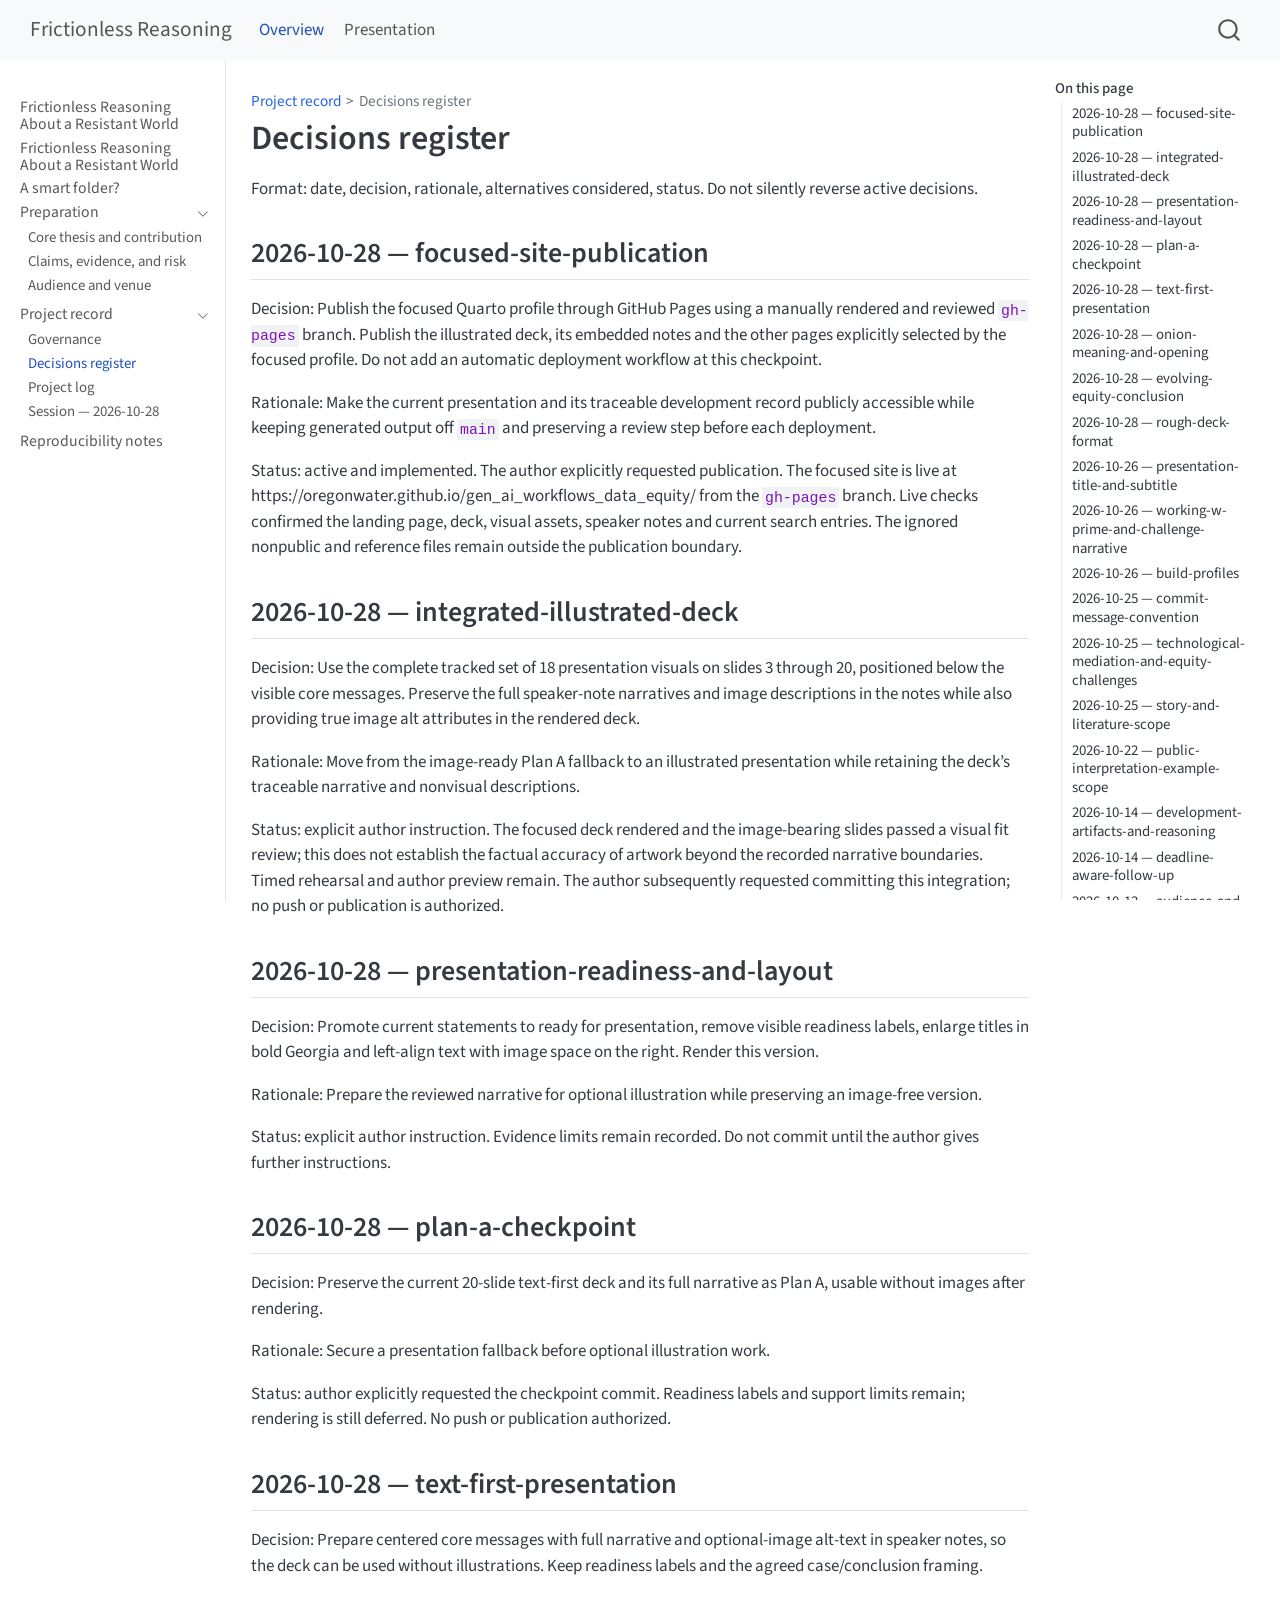
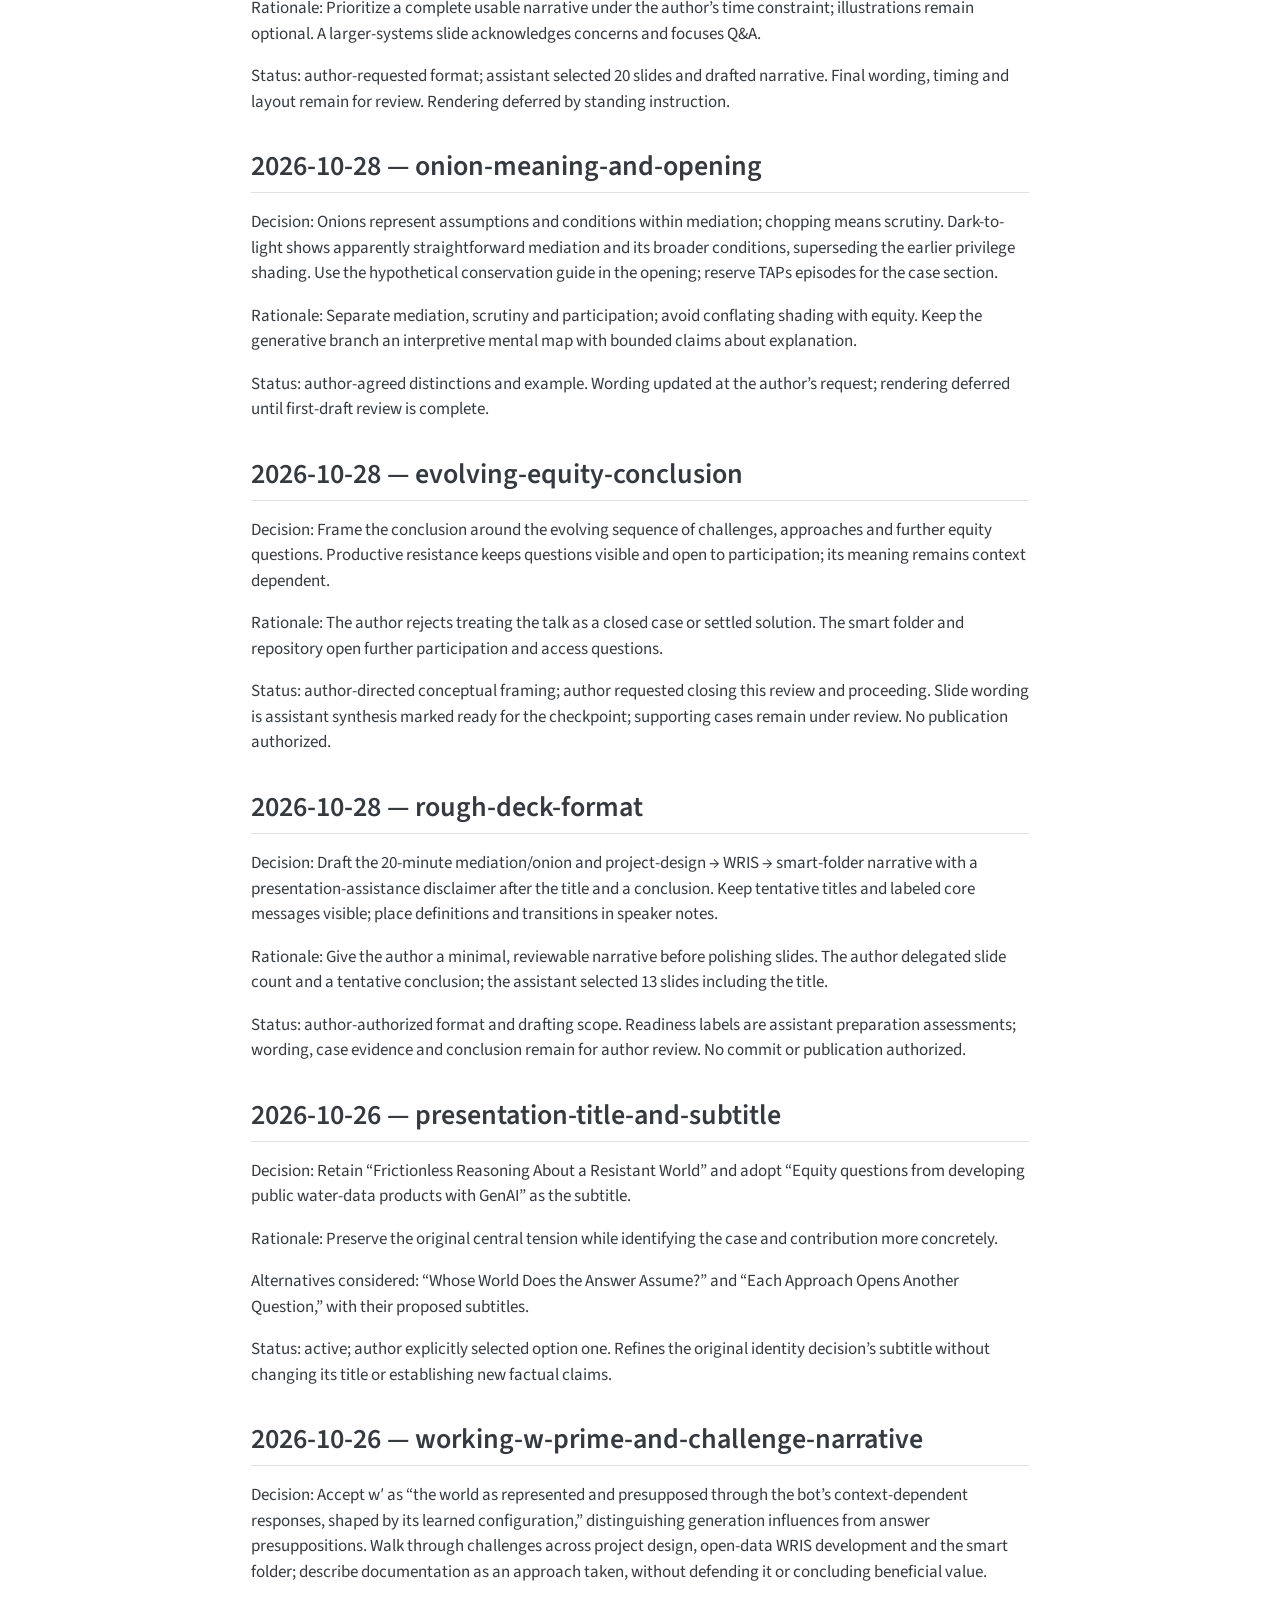
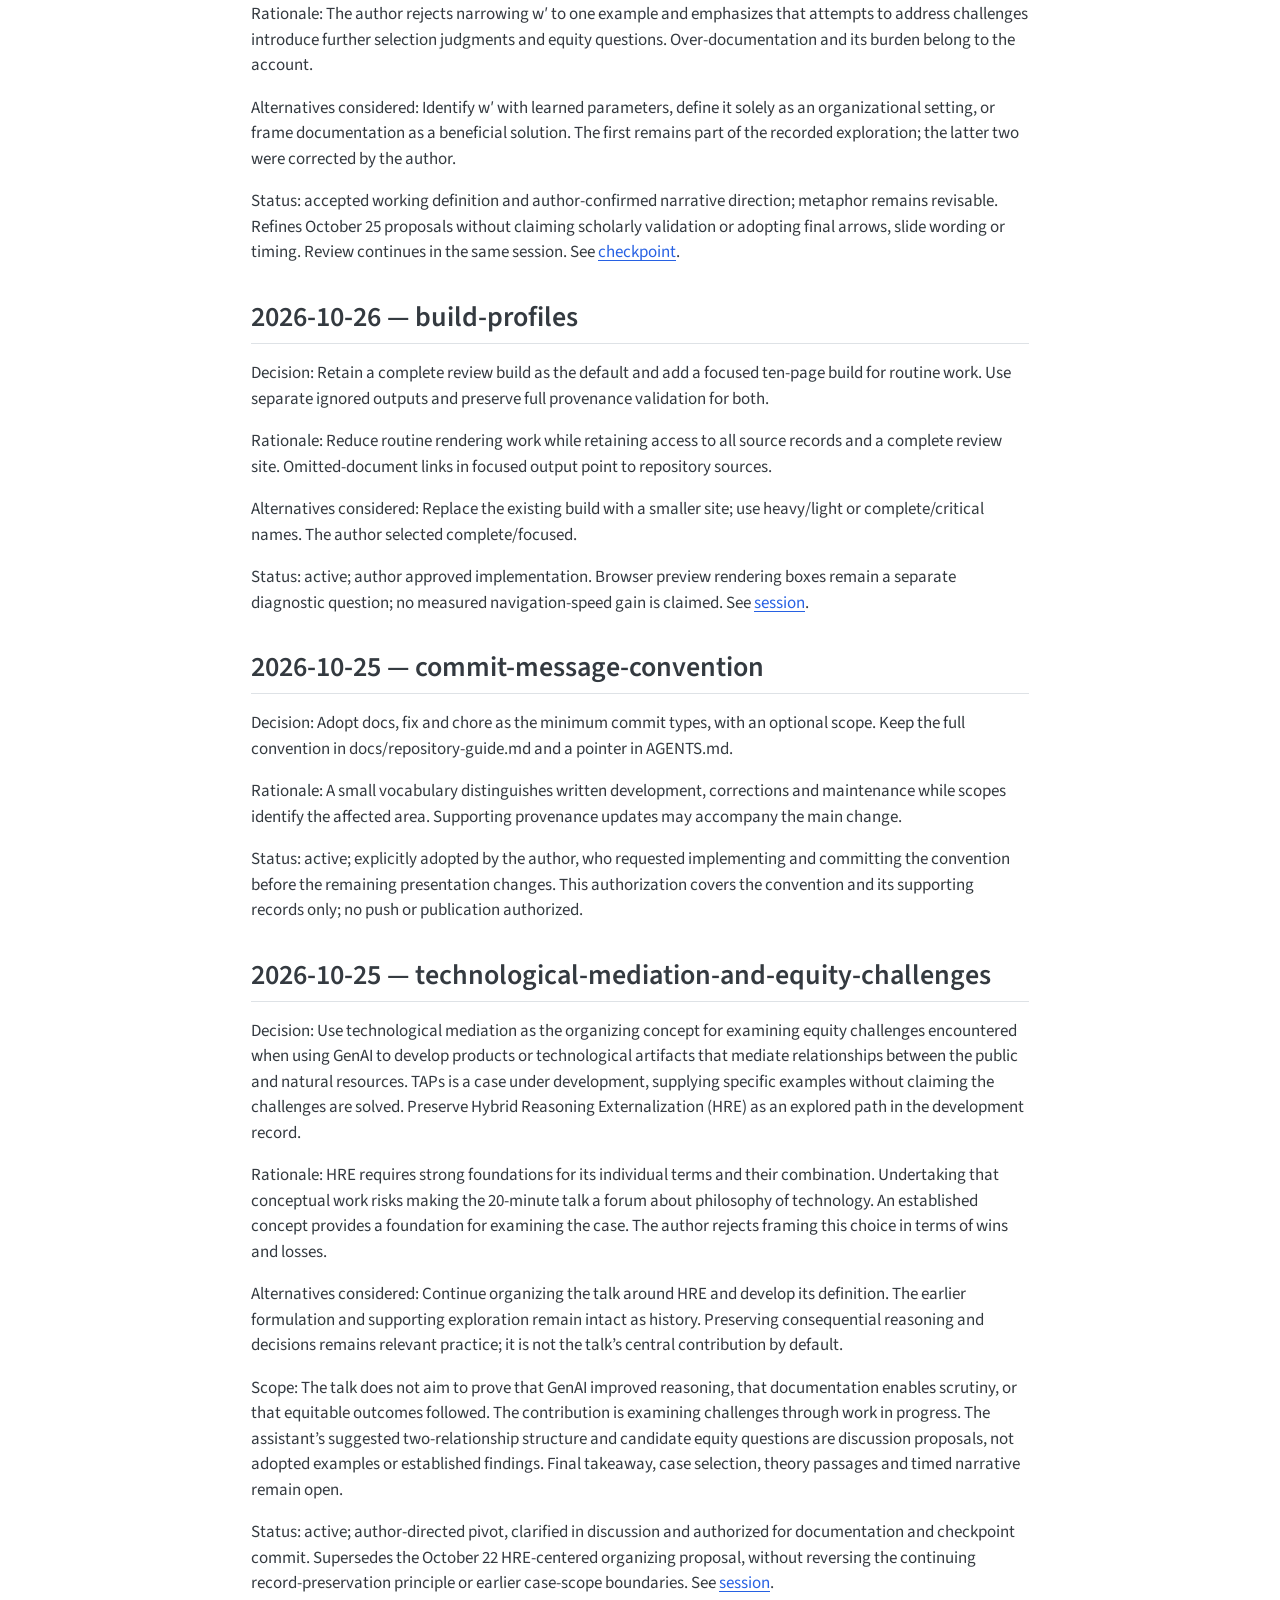
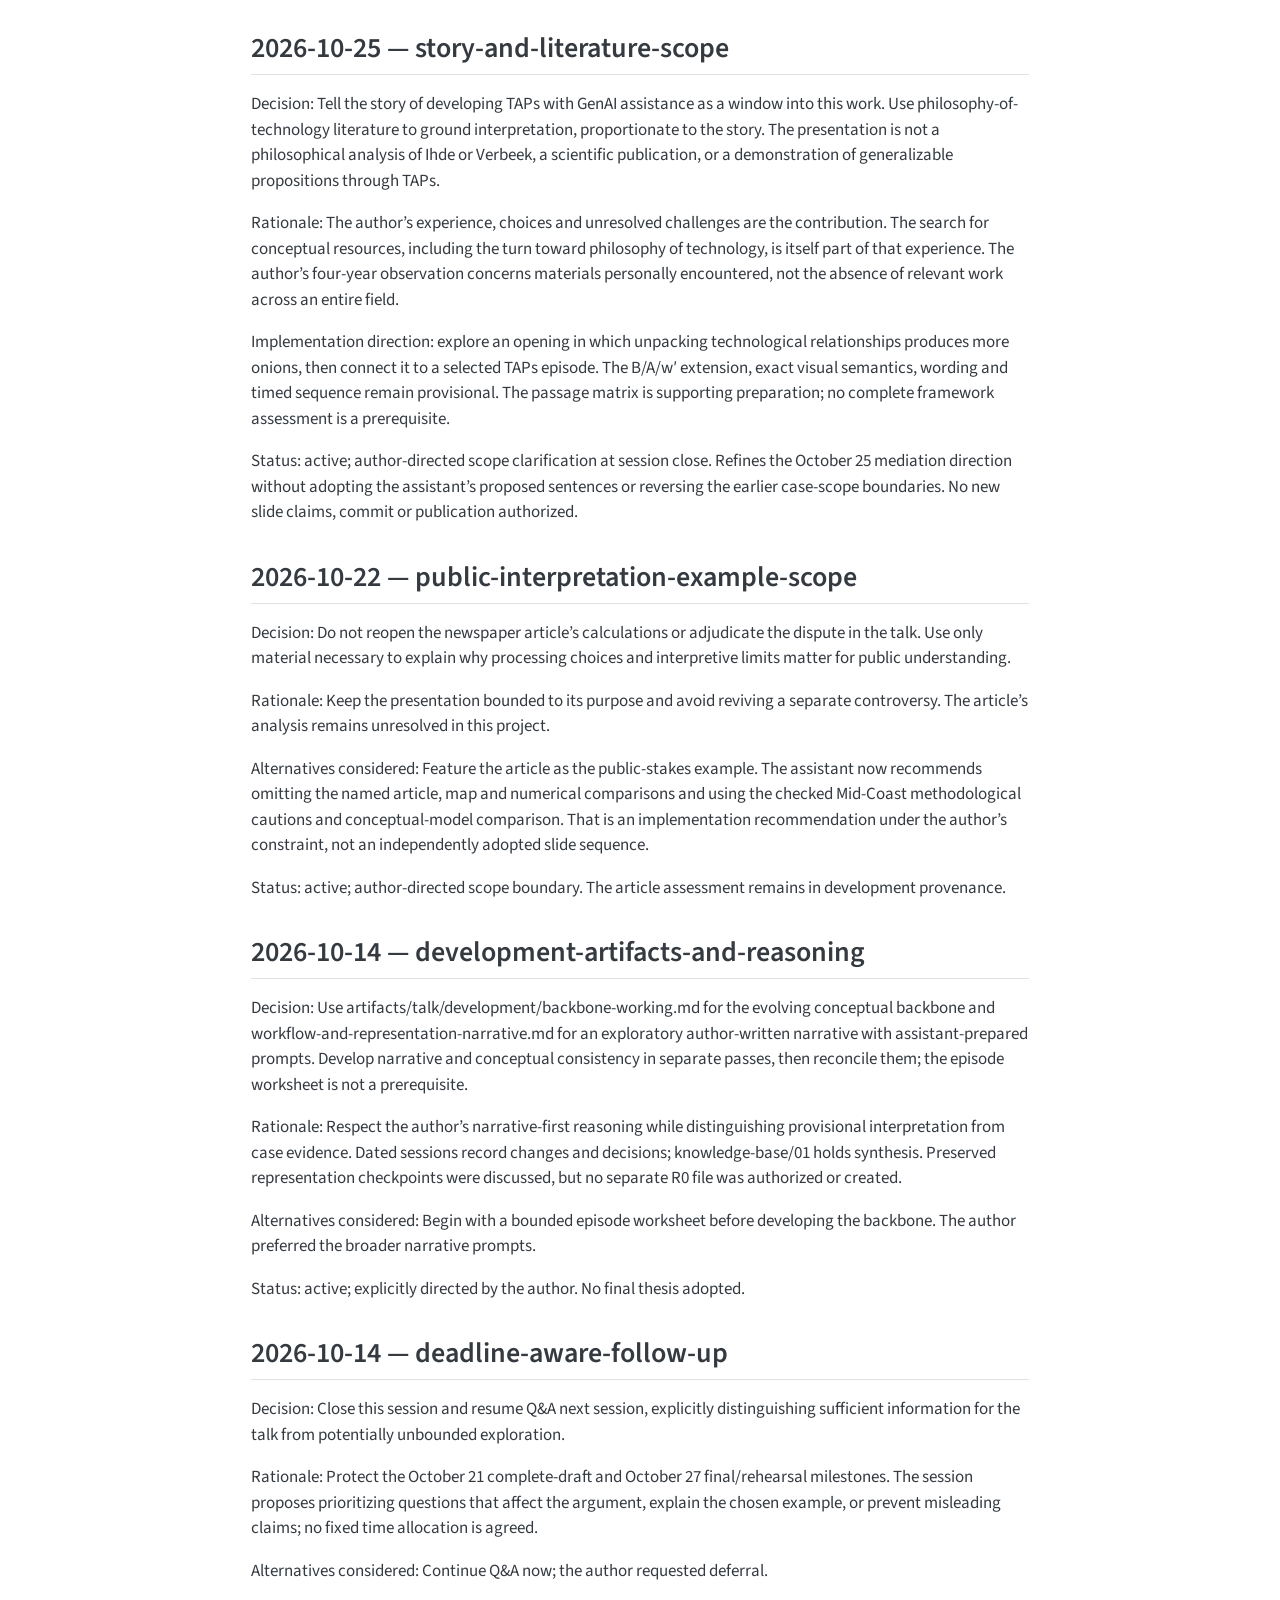
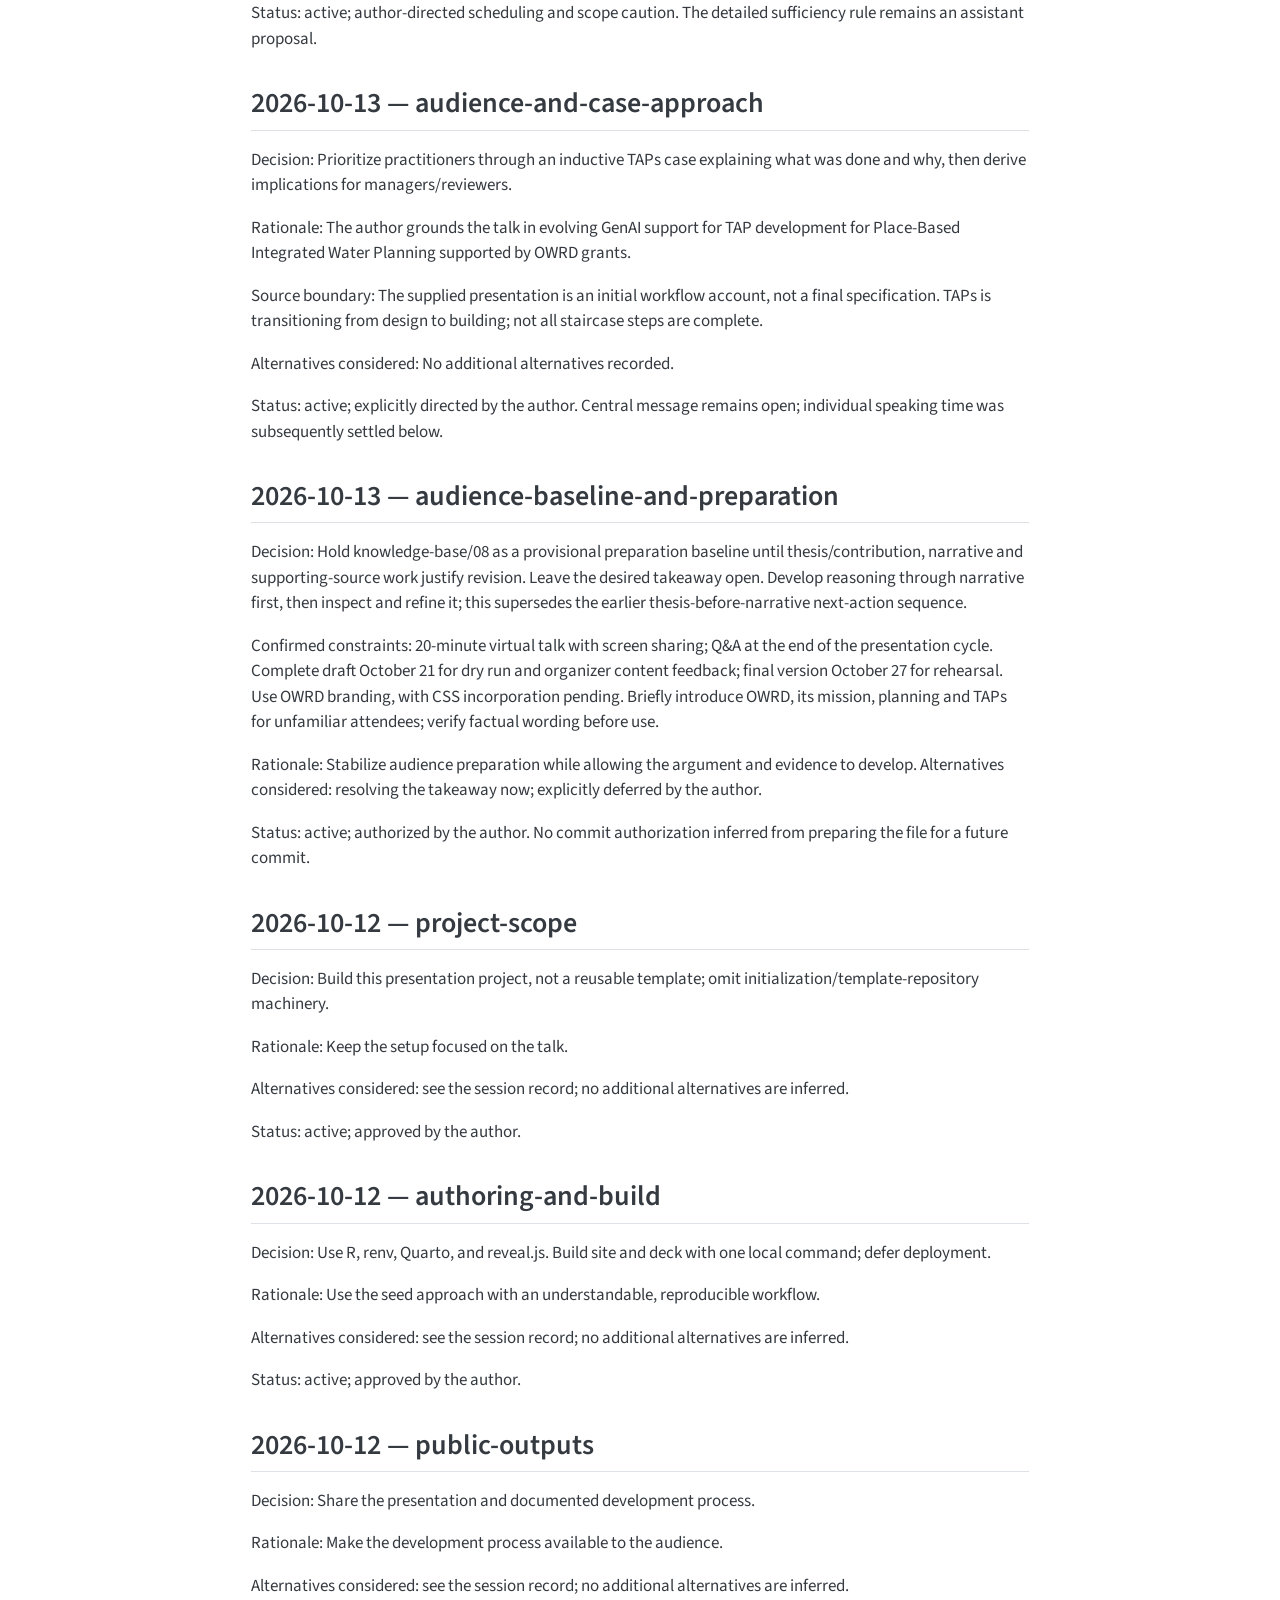
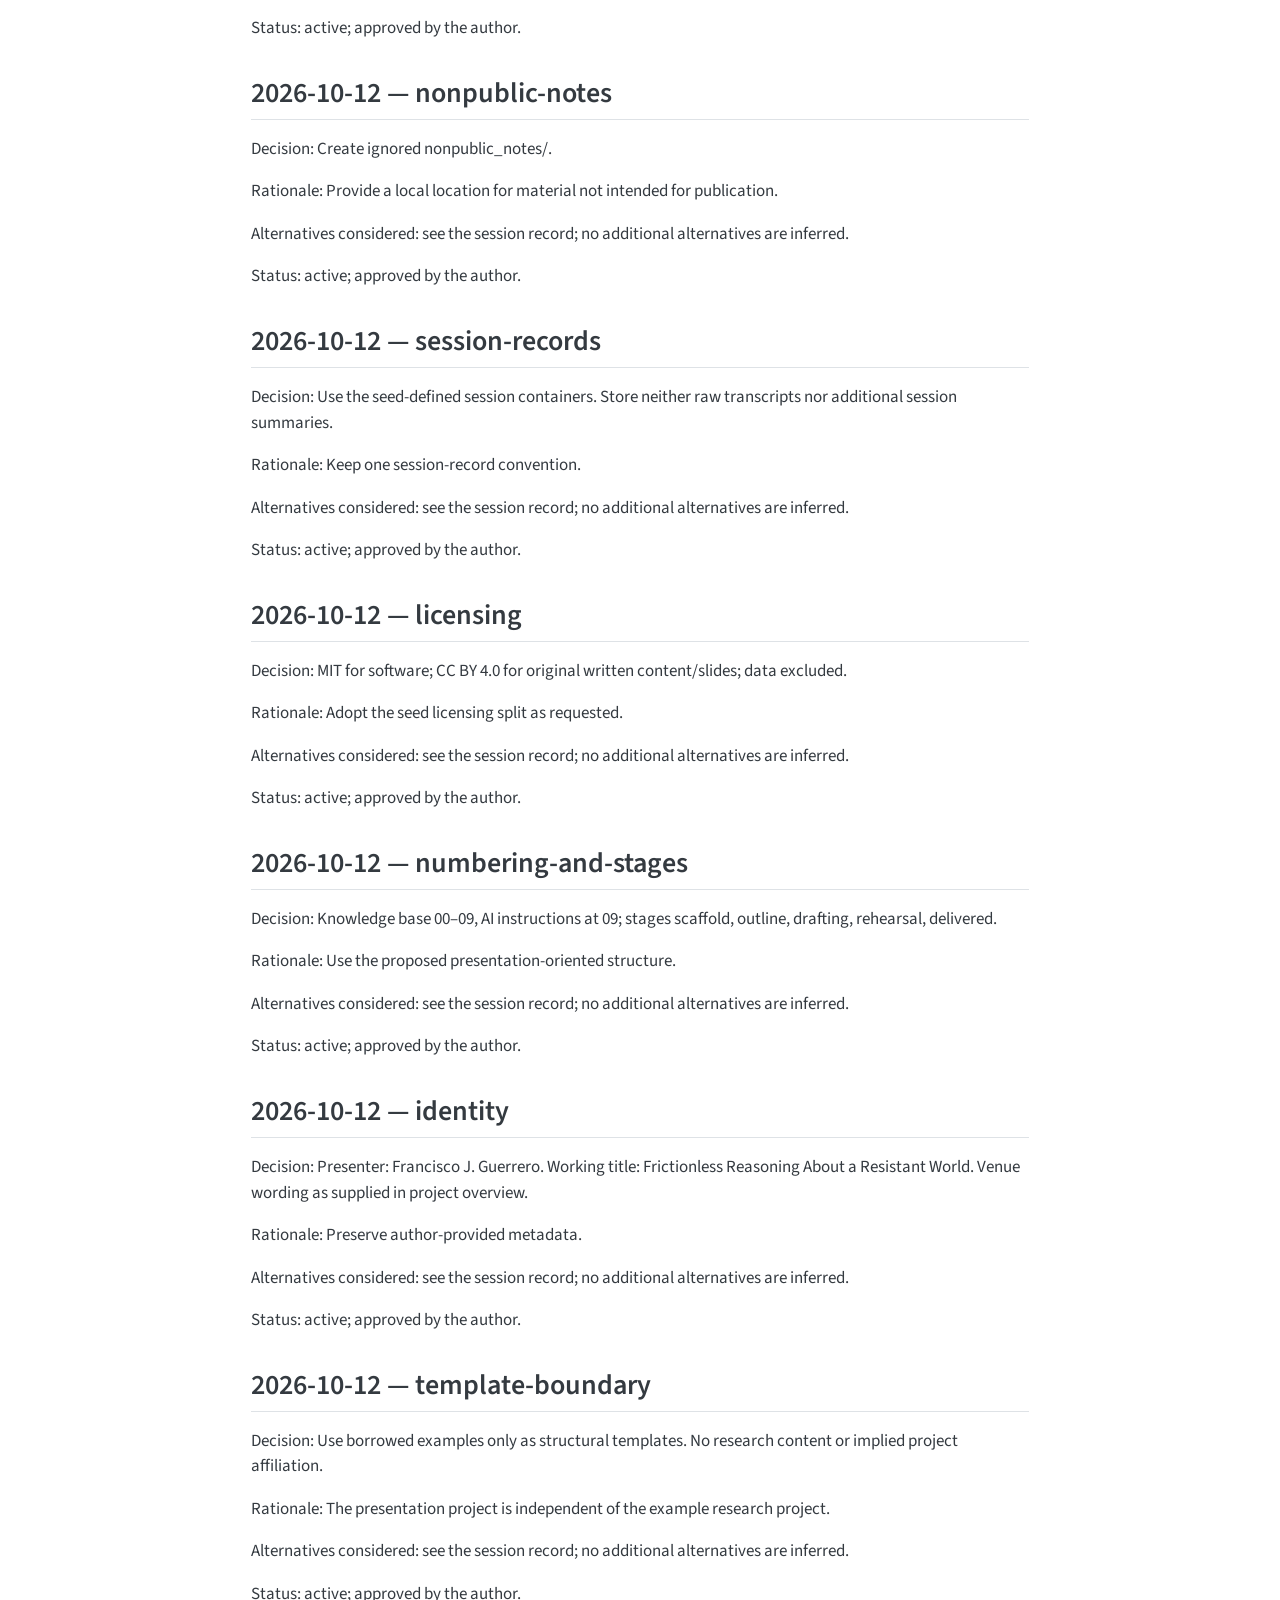
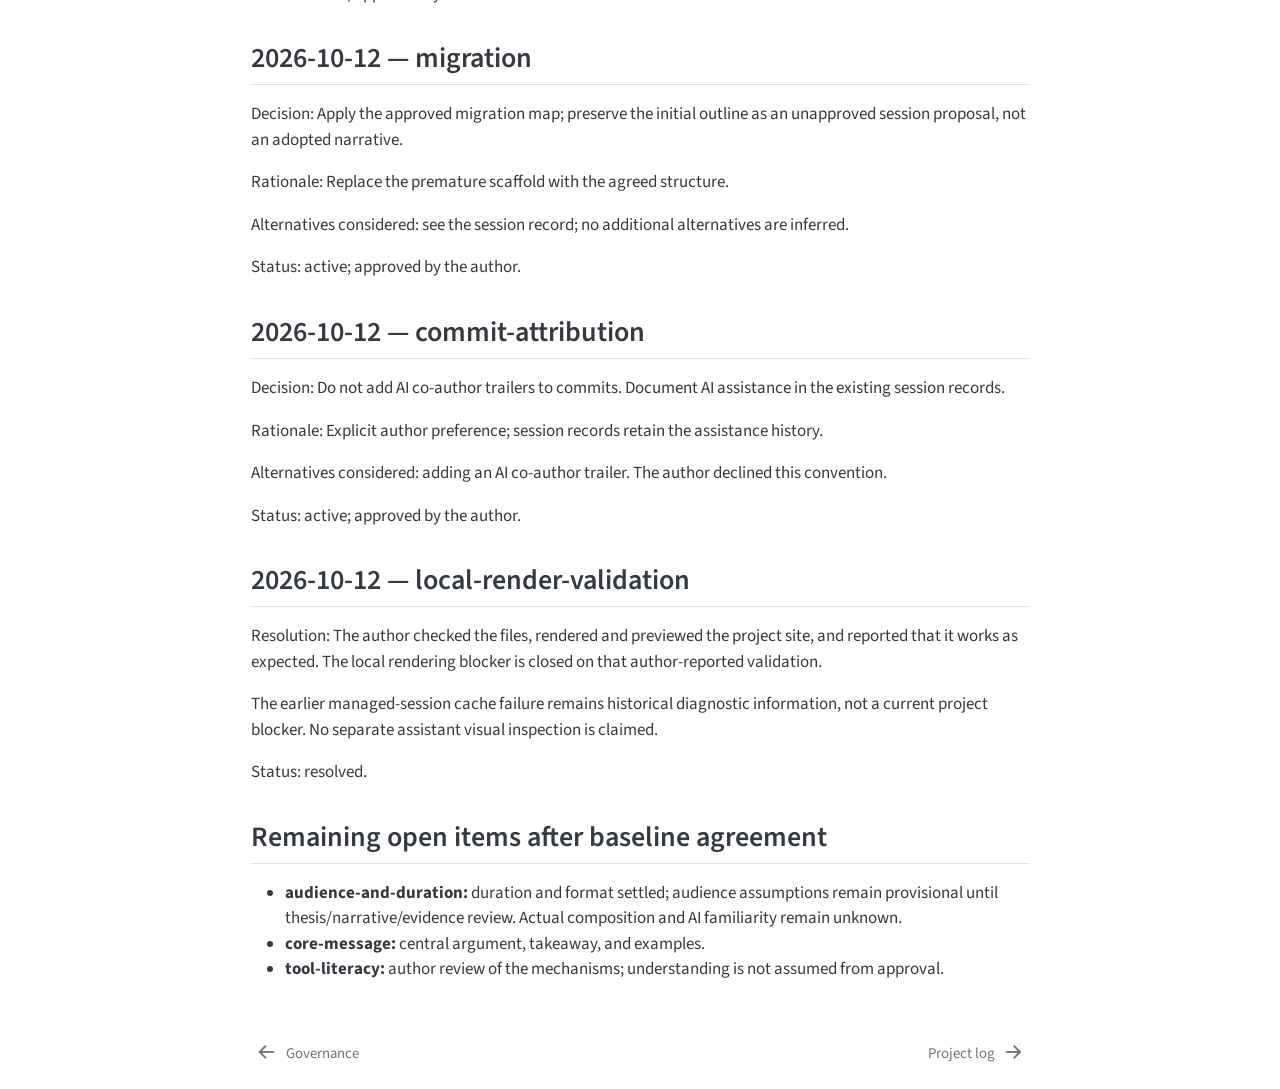
==== commit 31ea3c29: "Built site for gh-pages" ====
--- a/admin/decisions-register.html
+++ b/admin/decisions-register.html
@@ -287,7 +287,7 @@
 <h2 class="anchored" data-anchor-id="focused-site-publication">2026-10-28 — focused-site-publication</h2>
 <p>Decision: Publish the focused Quarto profile through GitHub Pages using a manually rendered and reviewed <code>gh-pages</code> branch. Publish the illustrated deck, its embedded notes and the other pages explicitly selected by the focused profile. Do not add an automatic deployment workflow at this checkpoint.</p>
 <p>Rationale: Make the current presentation and its traceable development record publicly accessible while keeping generated output off <code>main</code> and preserving a review step before each deployment.</p>
-<p>Status: active; the author explicitly requested publication. Landing-page and focused-session cleanup are in progress. Deployment and public-URL verification remain pending. The ignored nonpublic and reference files remain outside the publication boundary.</p>
+<p>Status: active and implemented. The author explicitly requested publication. The focused site is live at https://oregonwater.github.io/gen_ai_workflows_data_equity/ from the <code>gh-pages</code> branch. Live checks confirmed the landing page, deck, visual assets, speaker notes and current search entries. The ignored nonpublic and reference files remain outside the publication boundary.</p>
 </section>
 <section id="integrated-illustrated-deck" class="level2">
 <h2 class="anchored" data-anchor-id="integrated-illustrated-deck">2026-10-28 — integrated-illustrated-deck</h2>
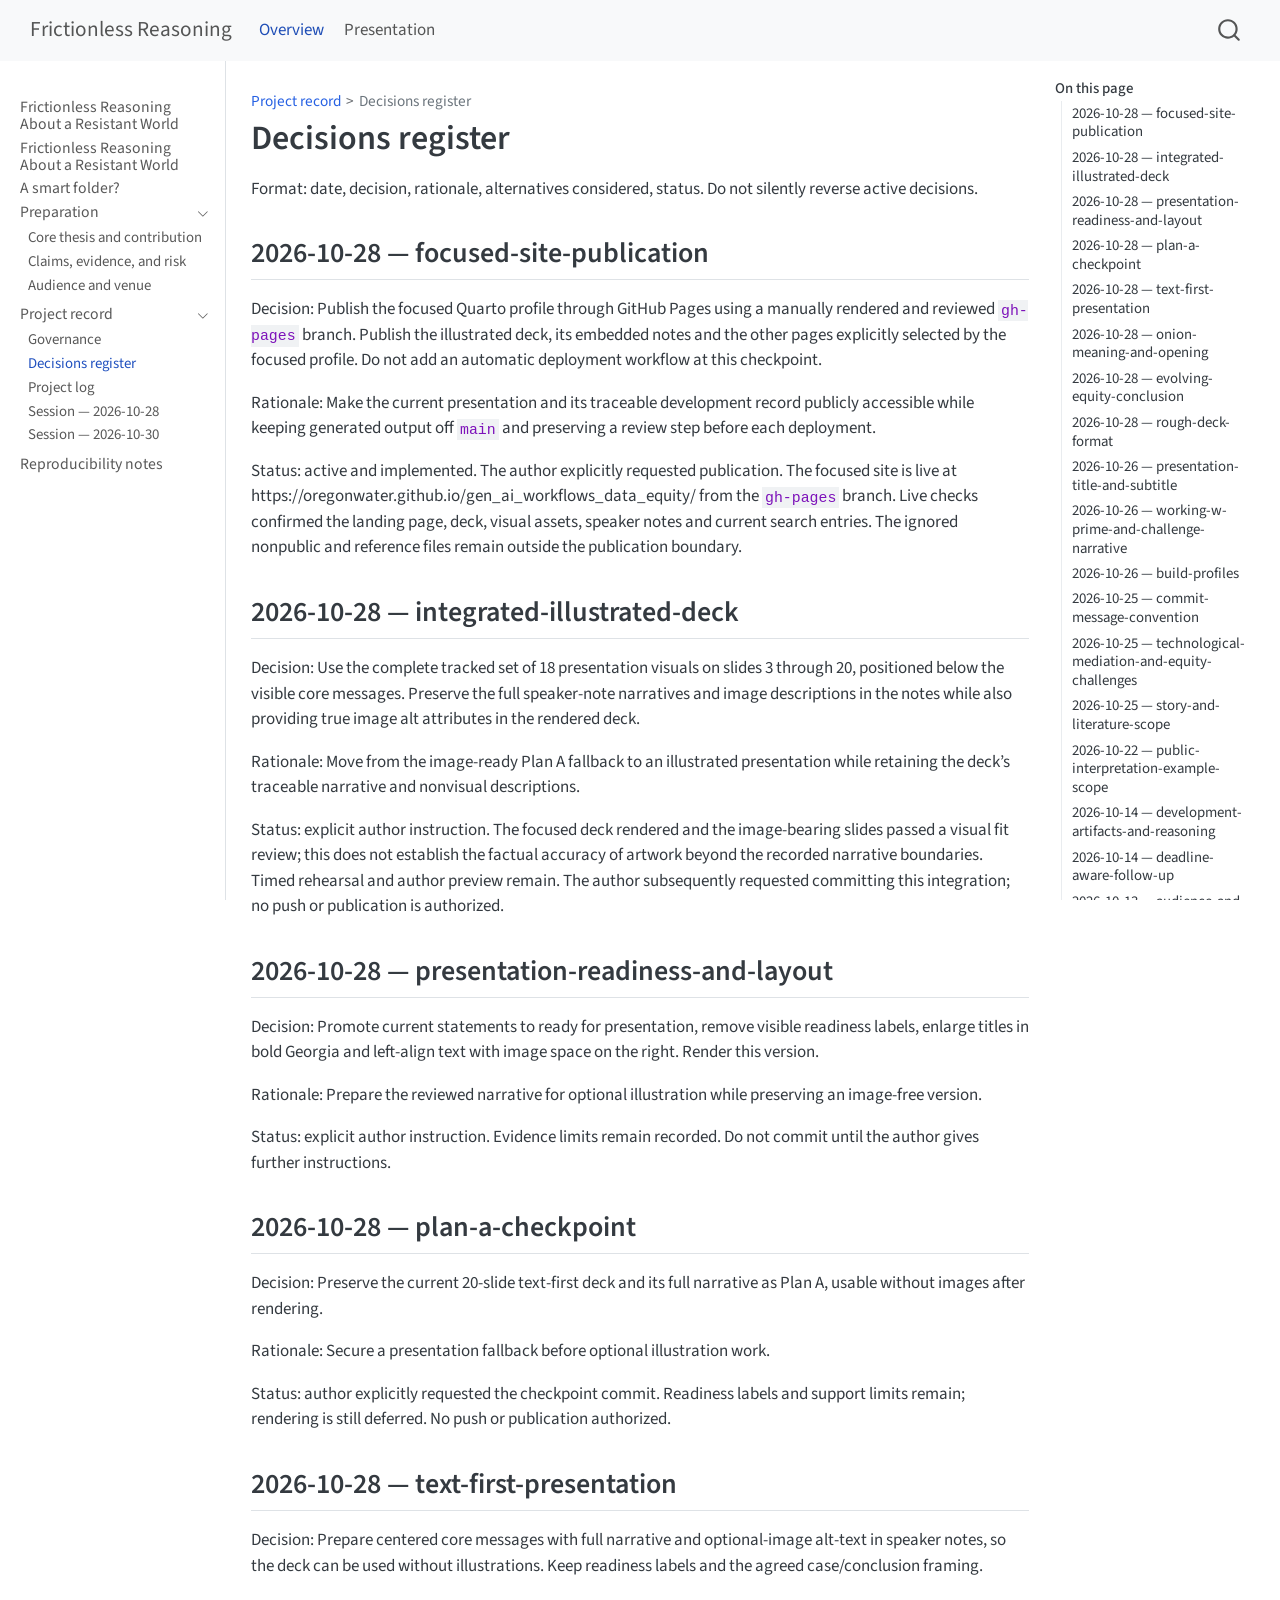
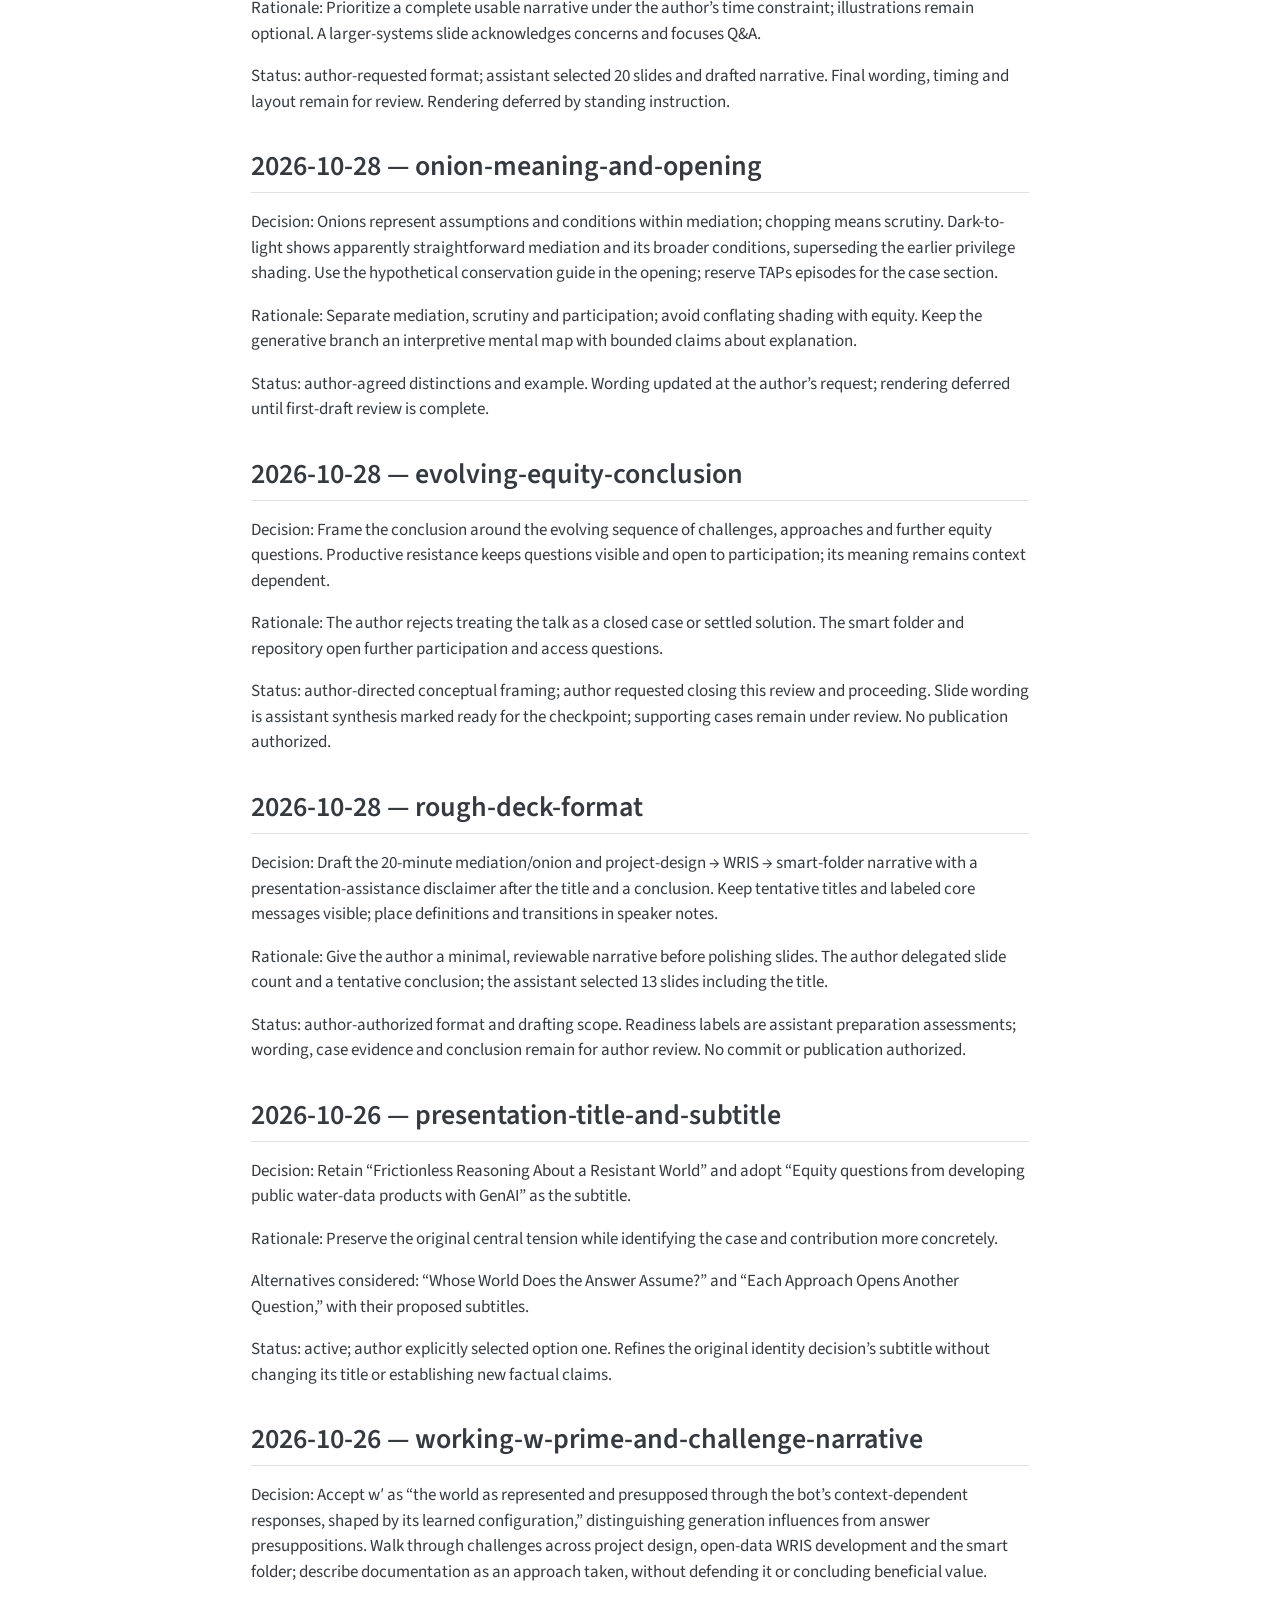
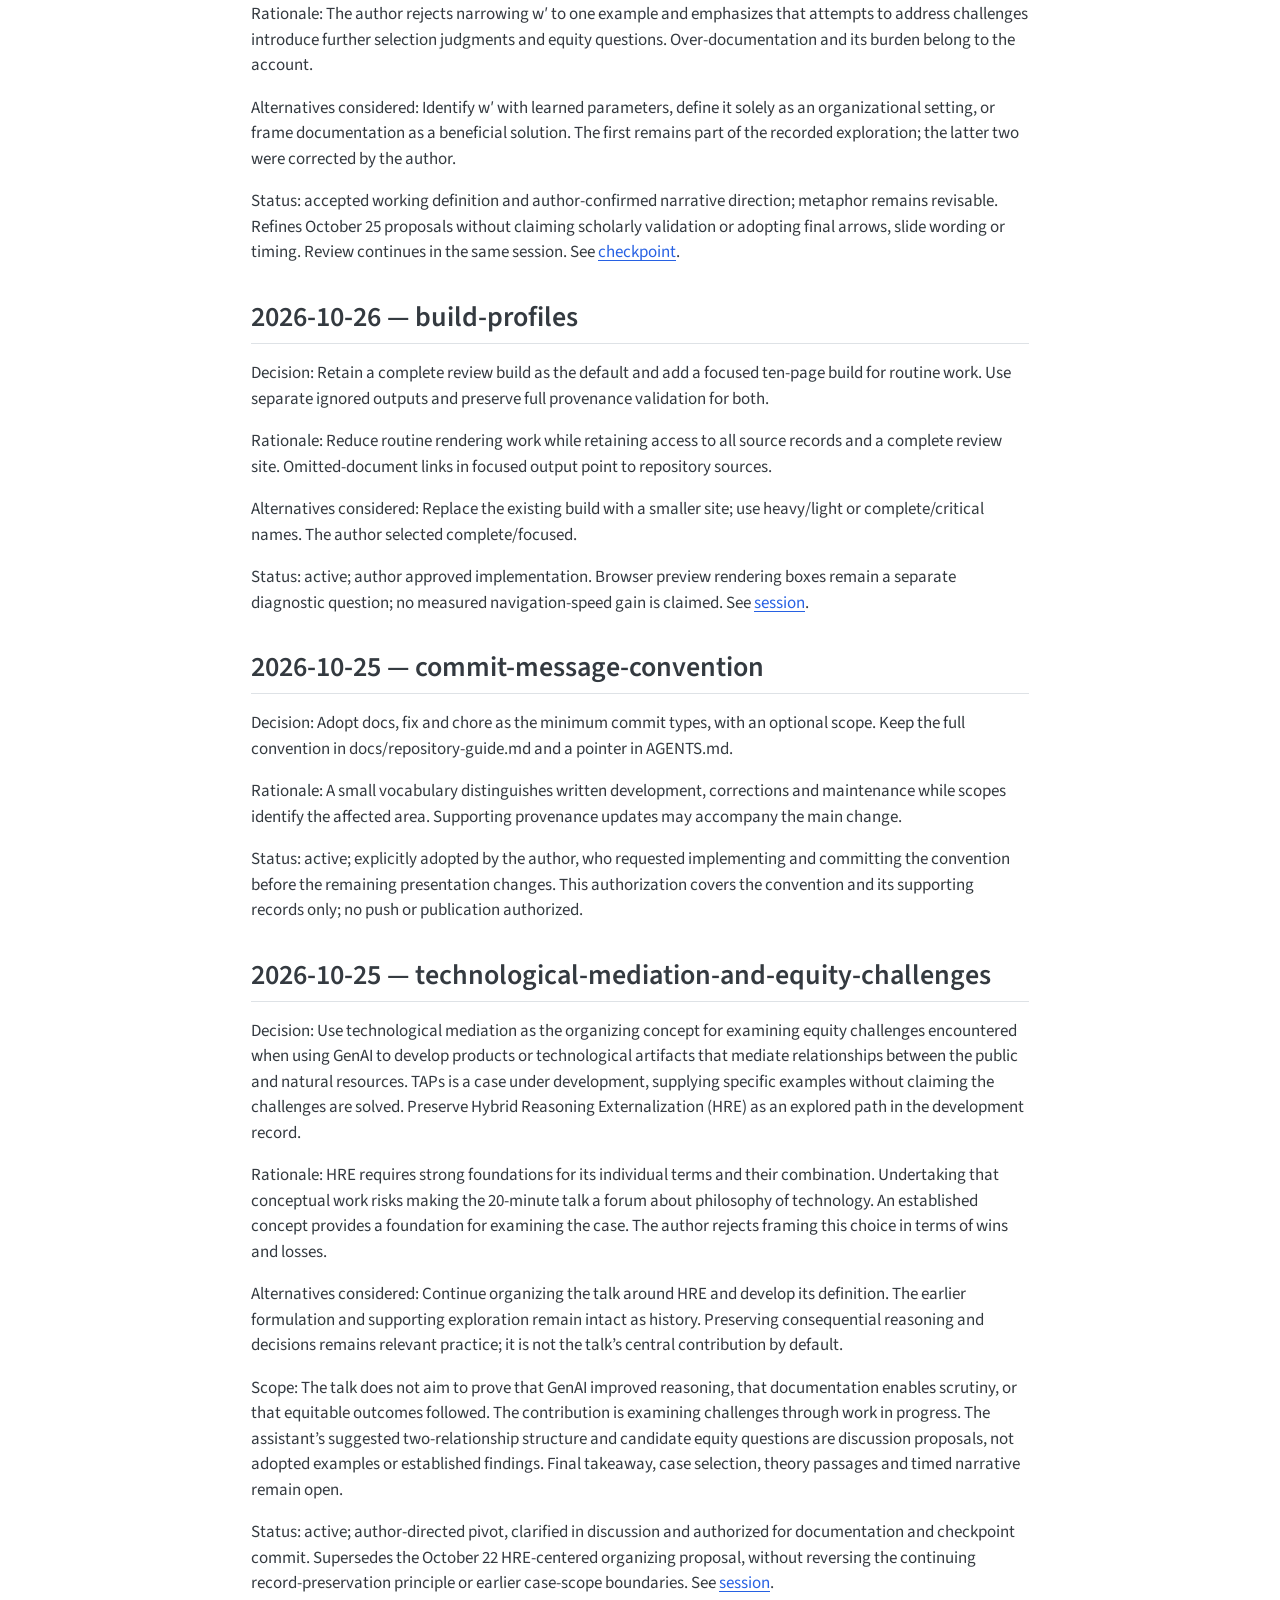
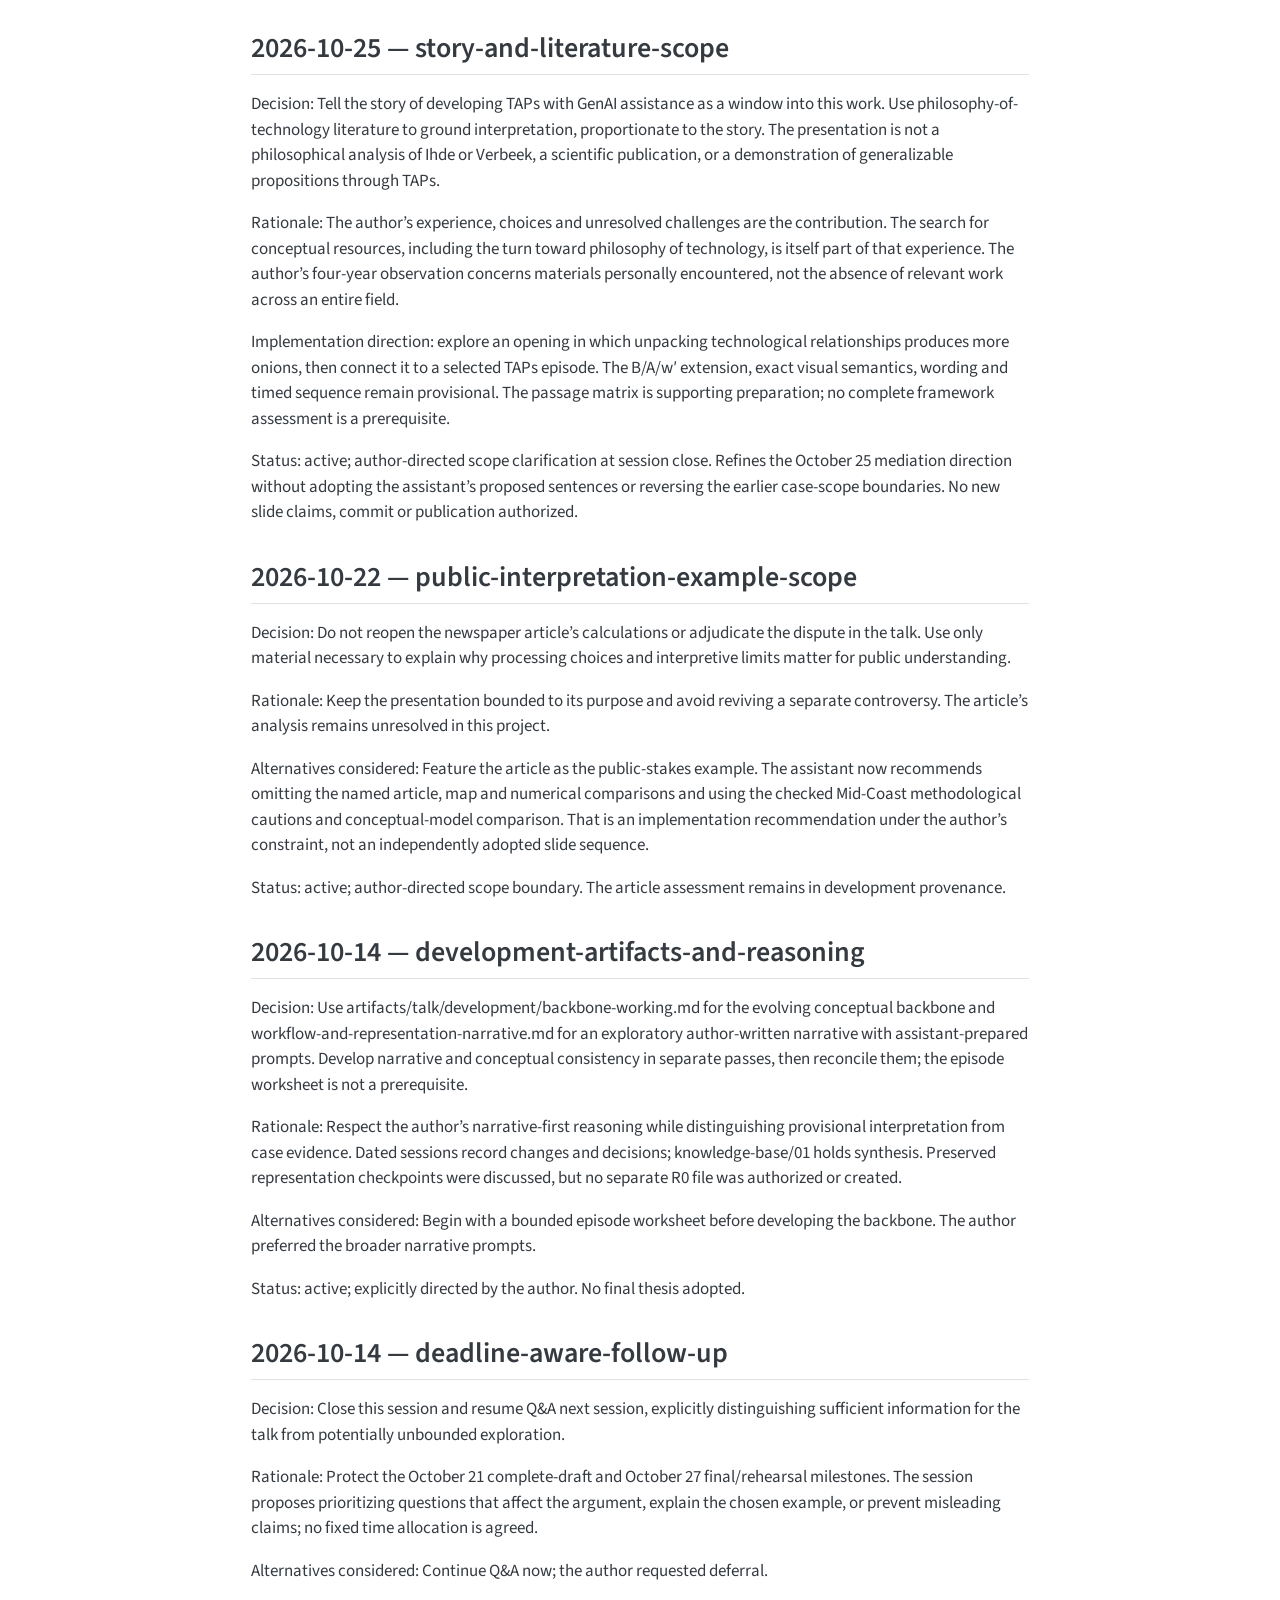
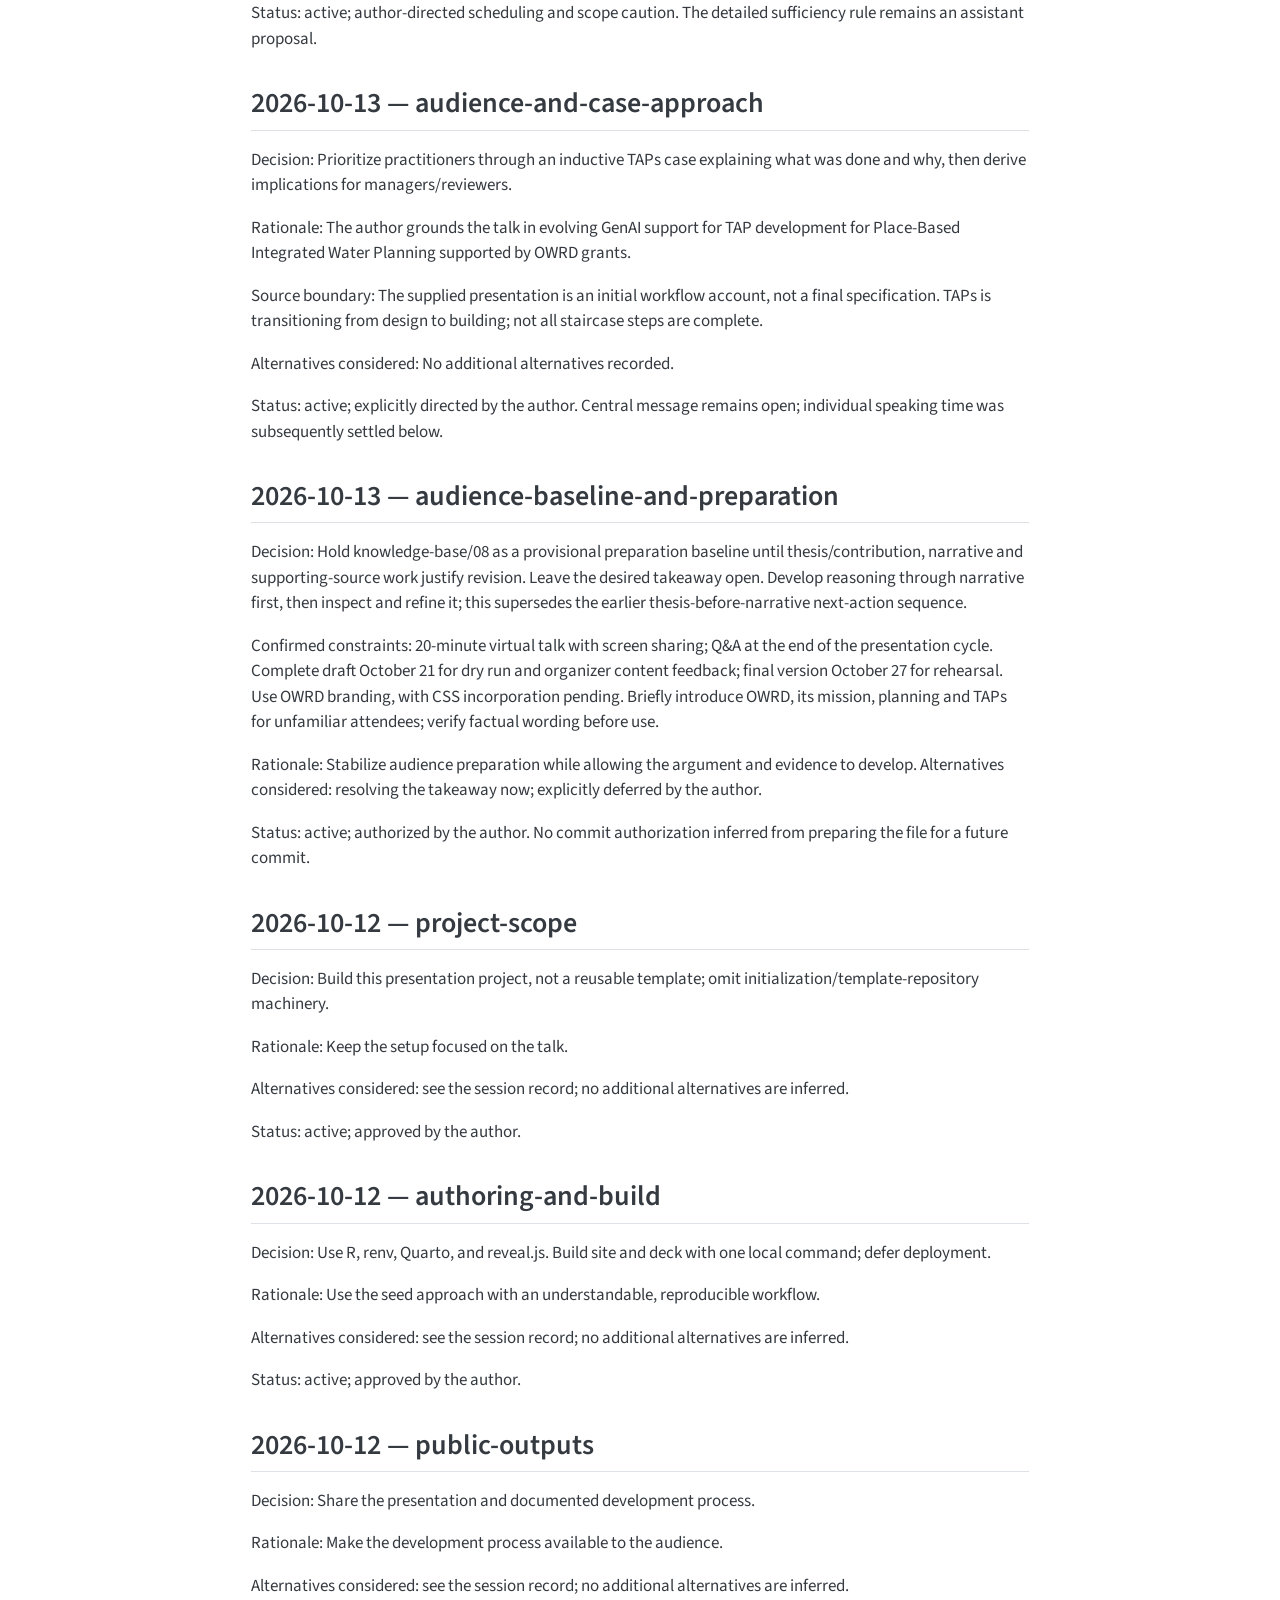
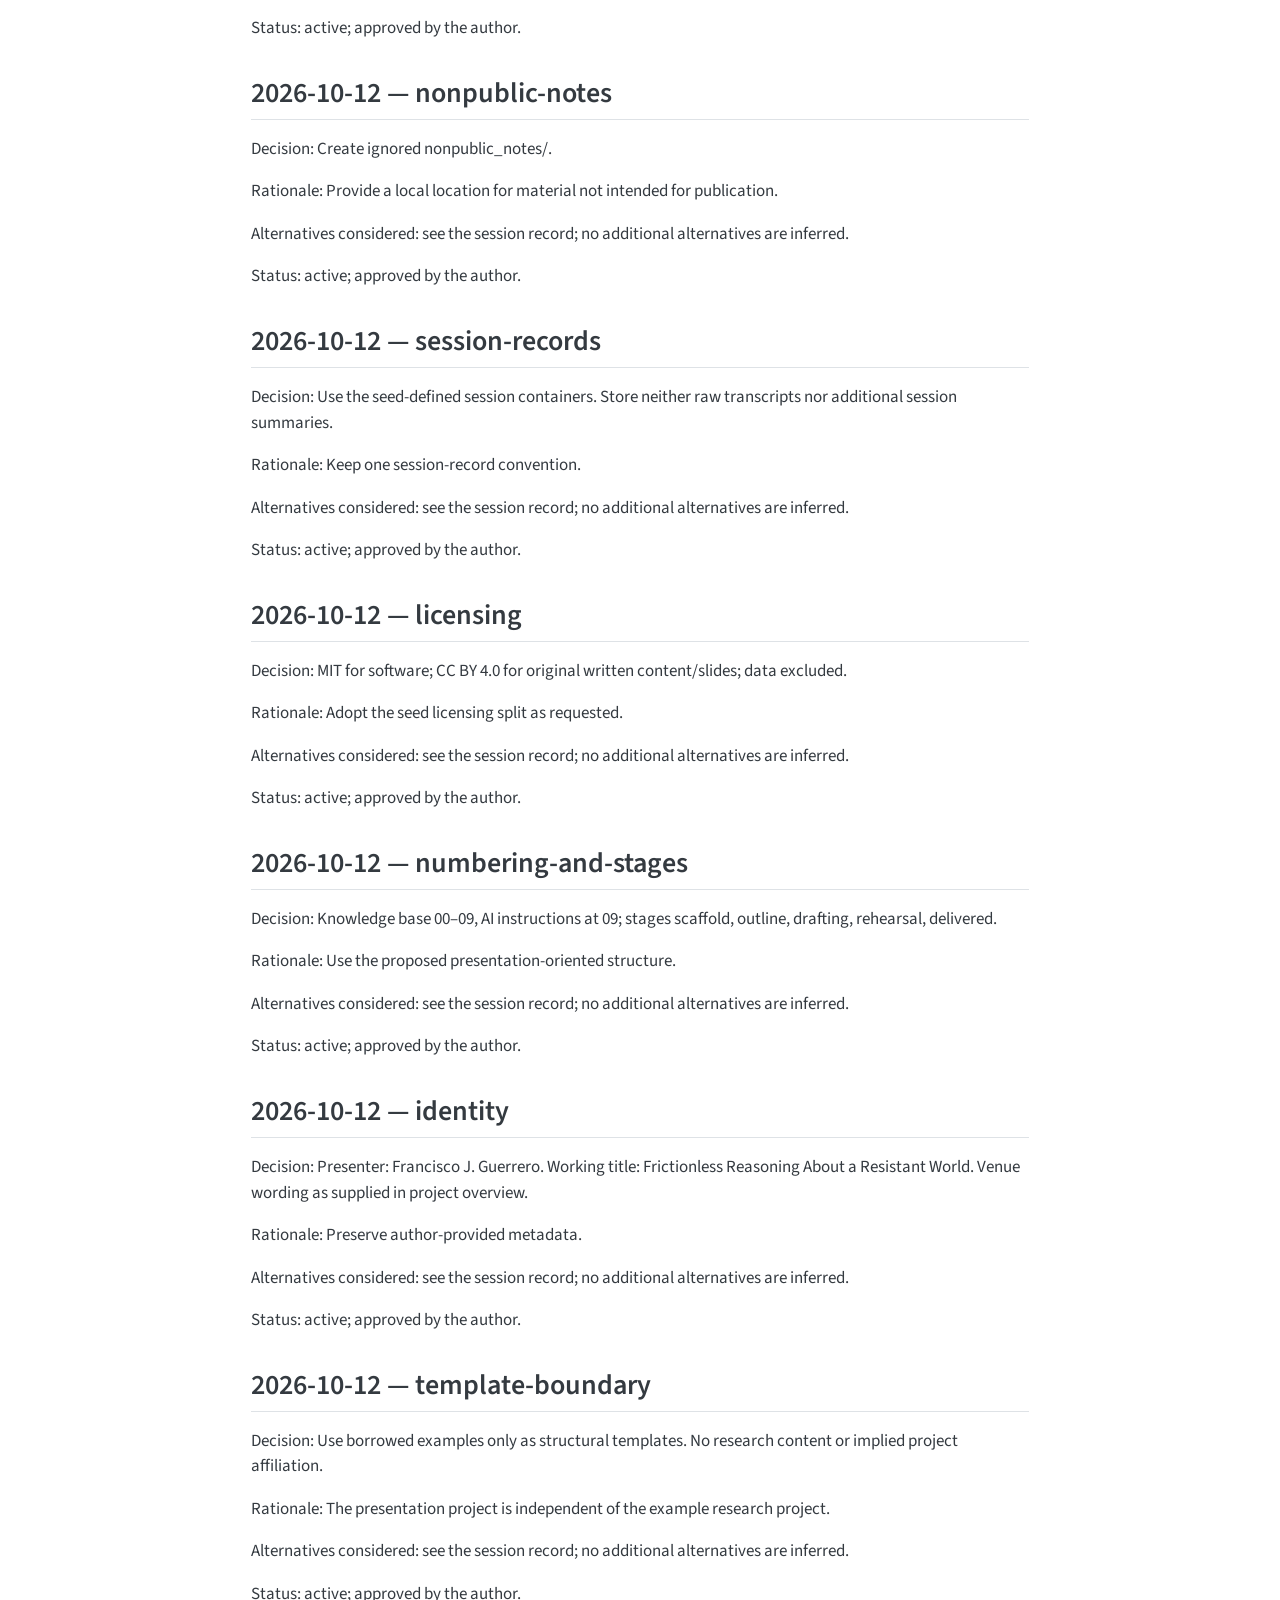
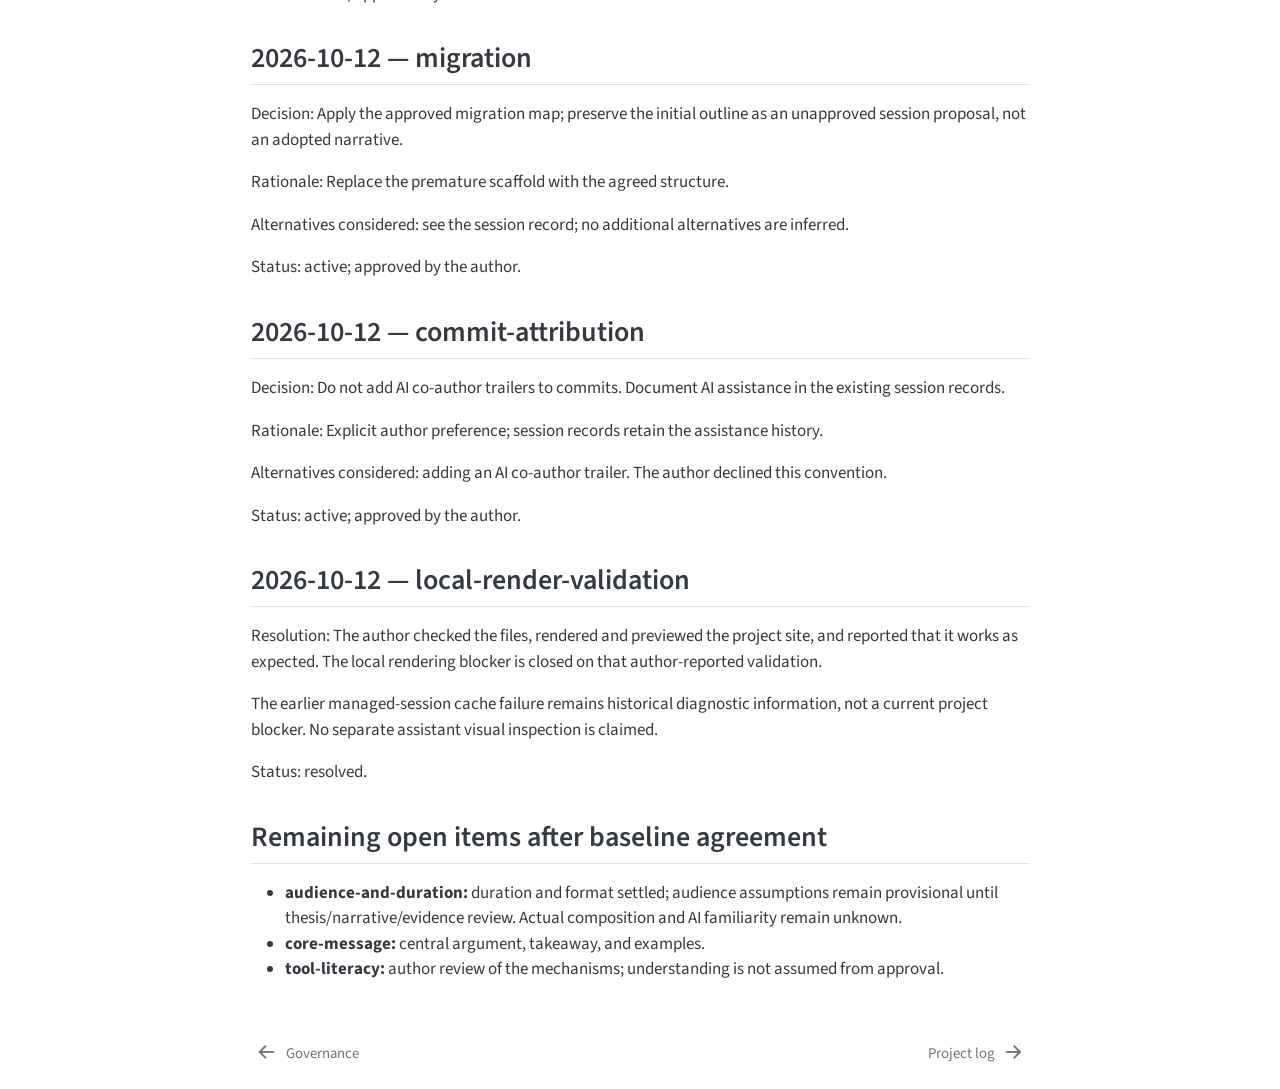
==== commit 5a5be34a: "Built site for gh-pages" ====
--- a/admin/decisions-register.html
+++ b/admin/decisions-register.html
@@ -205,6 +205,12 @@
   <div class="sidebar-item-container"> 
   <a href="../sessions/2026-10-28.html" class="sidebar-item-text sidebar-link">
  <span class="menu-text">Session — 2026-10-28</span></a>
+  </div>
+</li>
+          <li class="sidebar-item">
+  <div class="sidebar-item-container"> 
+  <a href="../sessions/2026-10-30.html" class="sidebar-item-text sidebar-link">
+ <span class="menu-text">Session — 2026-10-30</span></a>
   </div>
 </li>
       </ul>
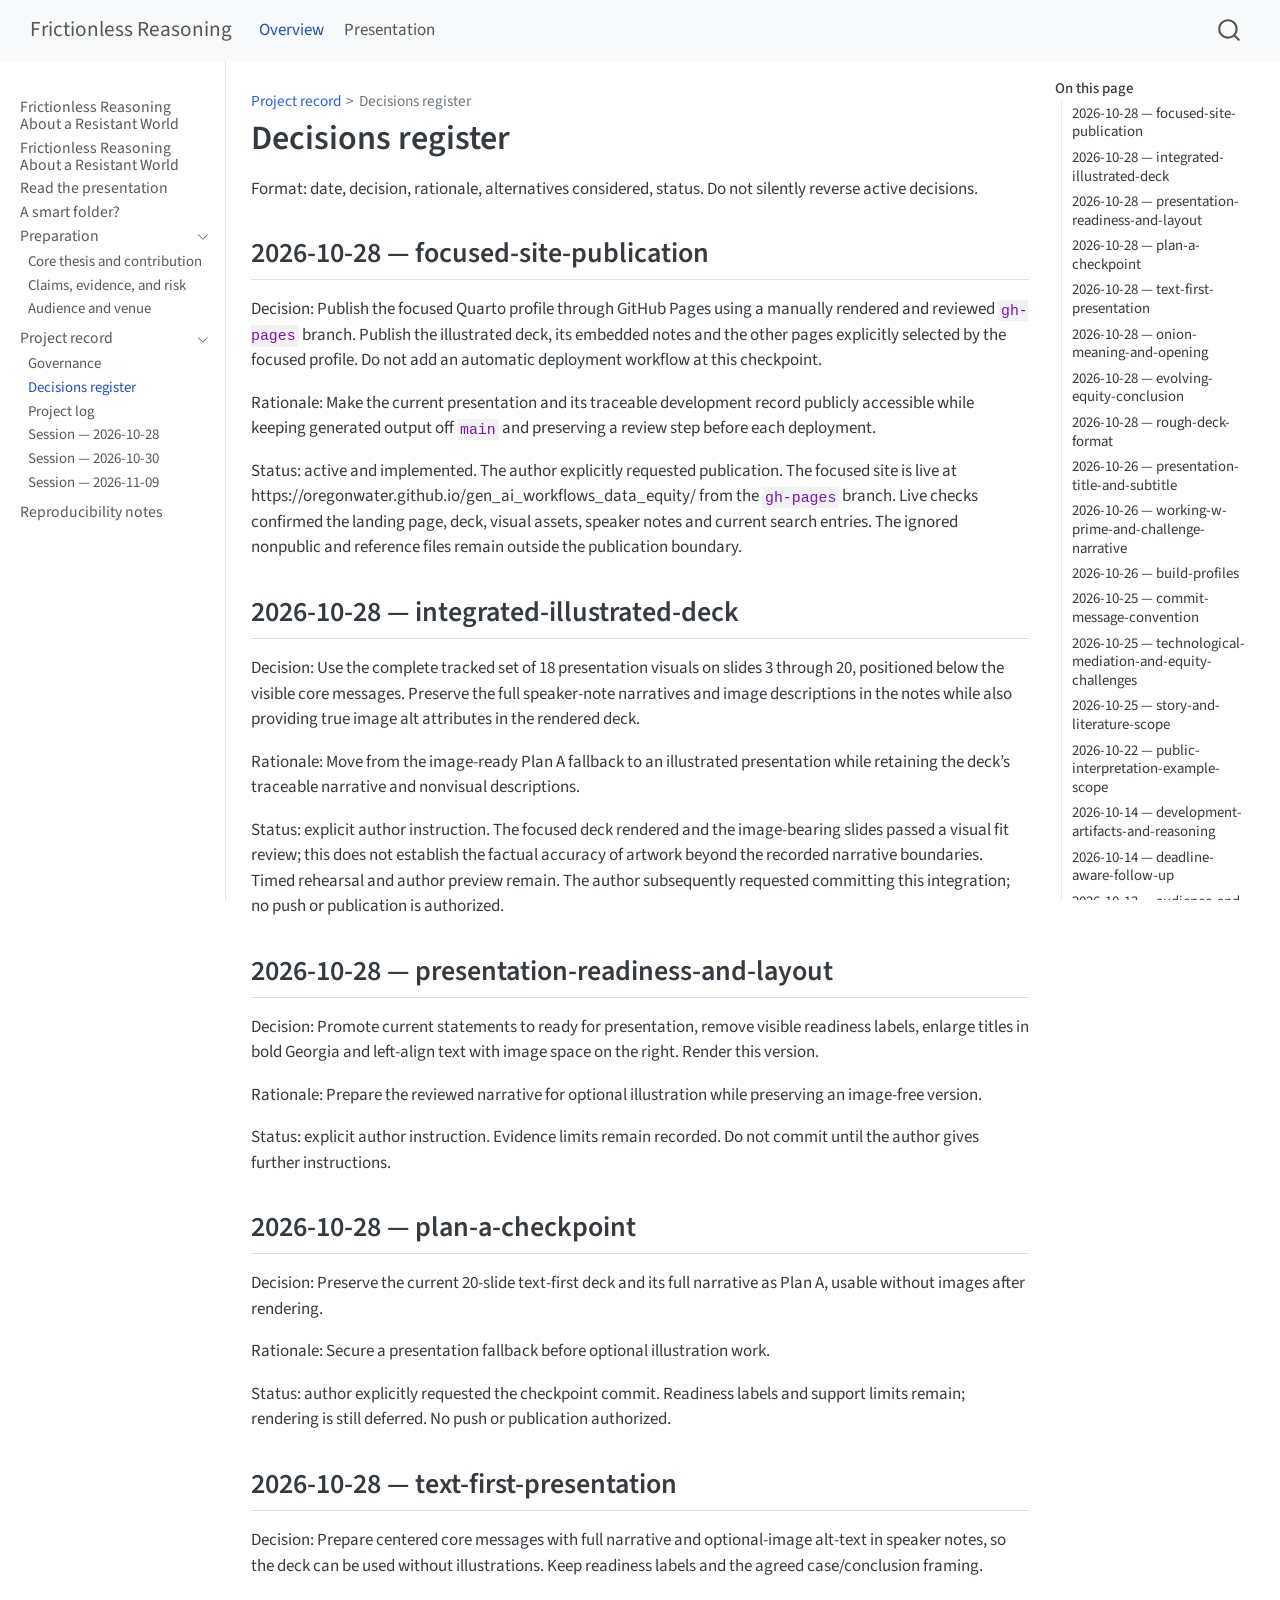
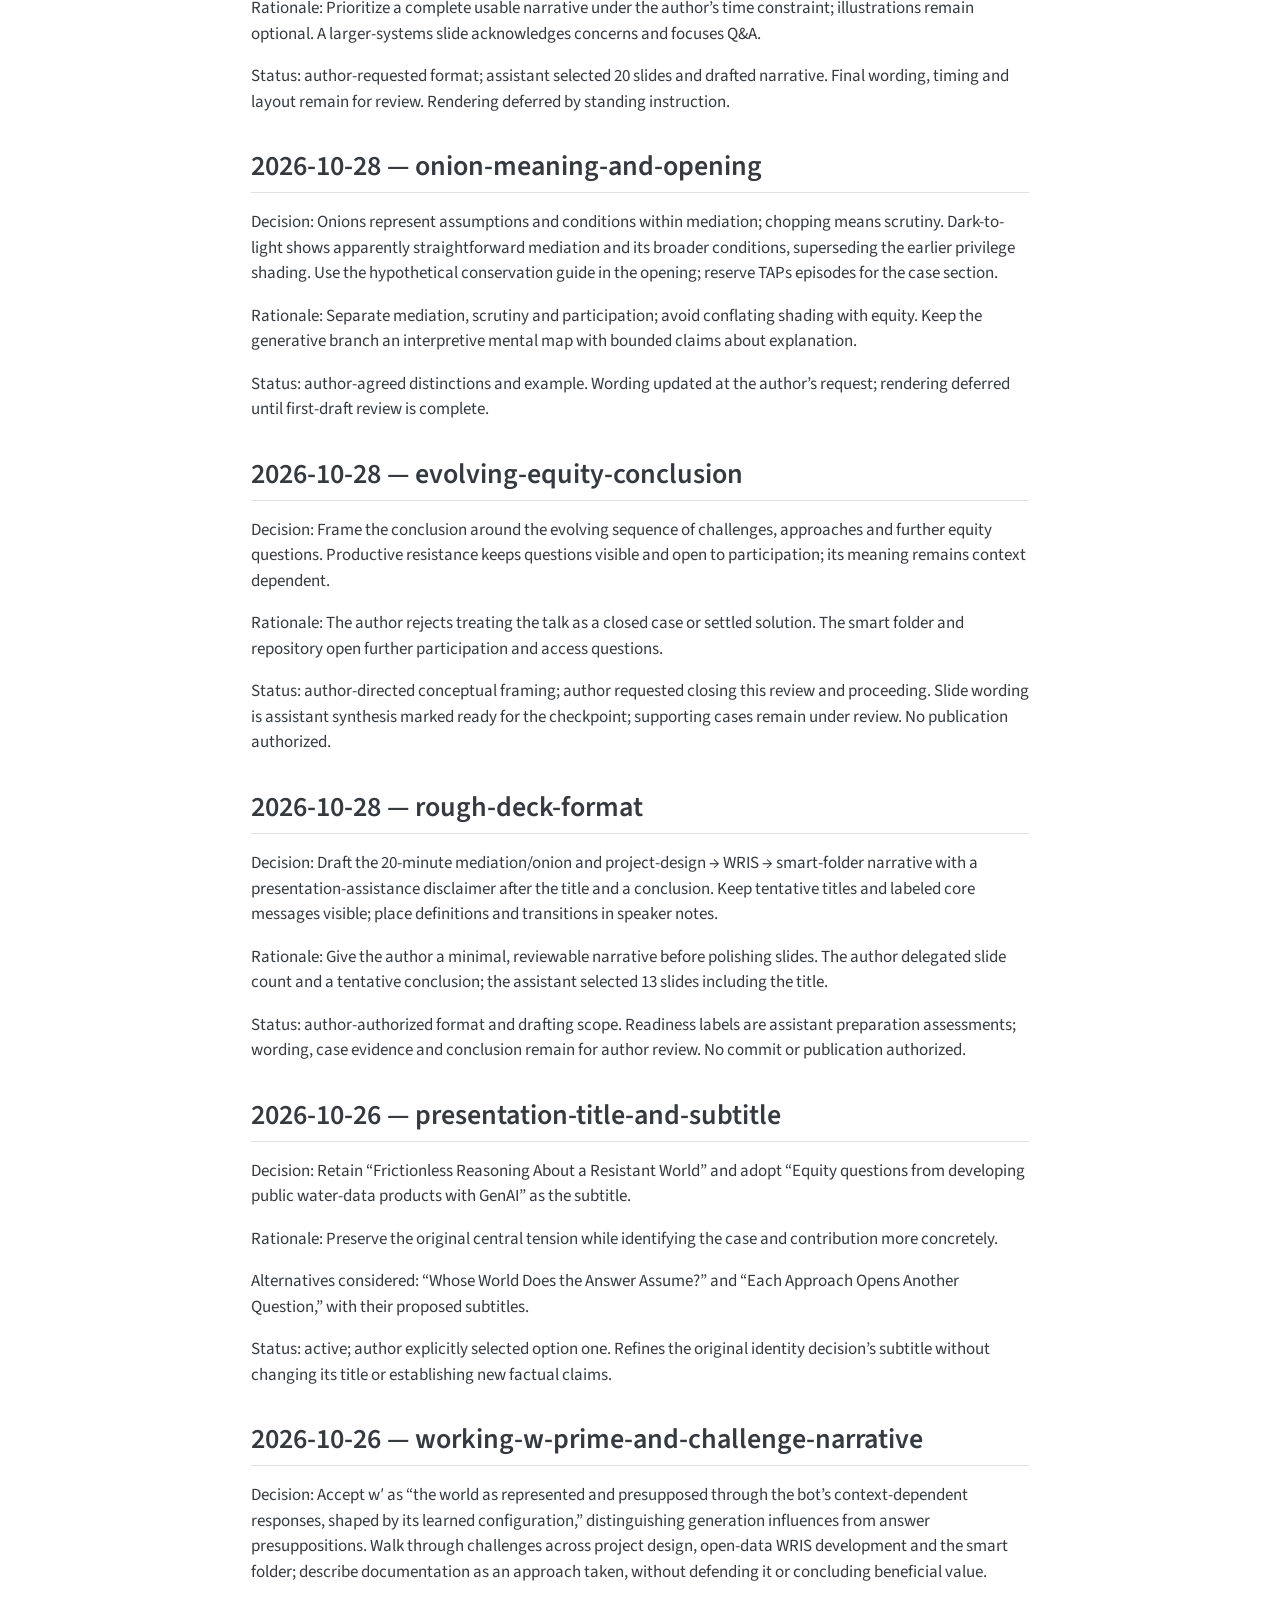
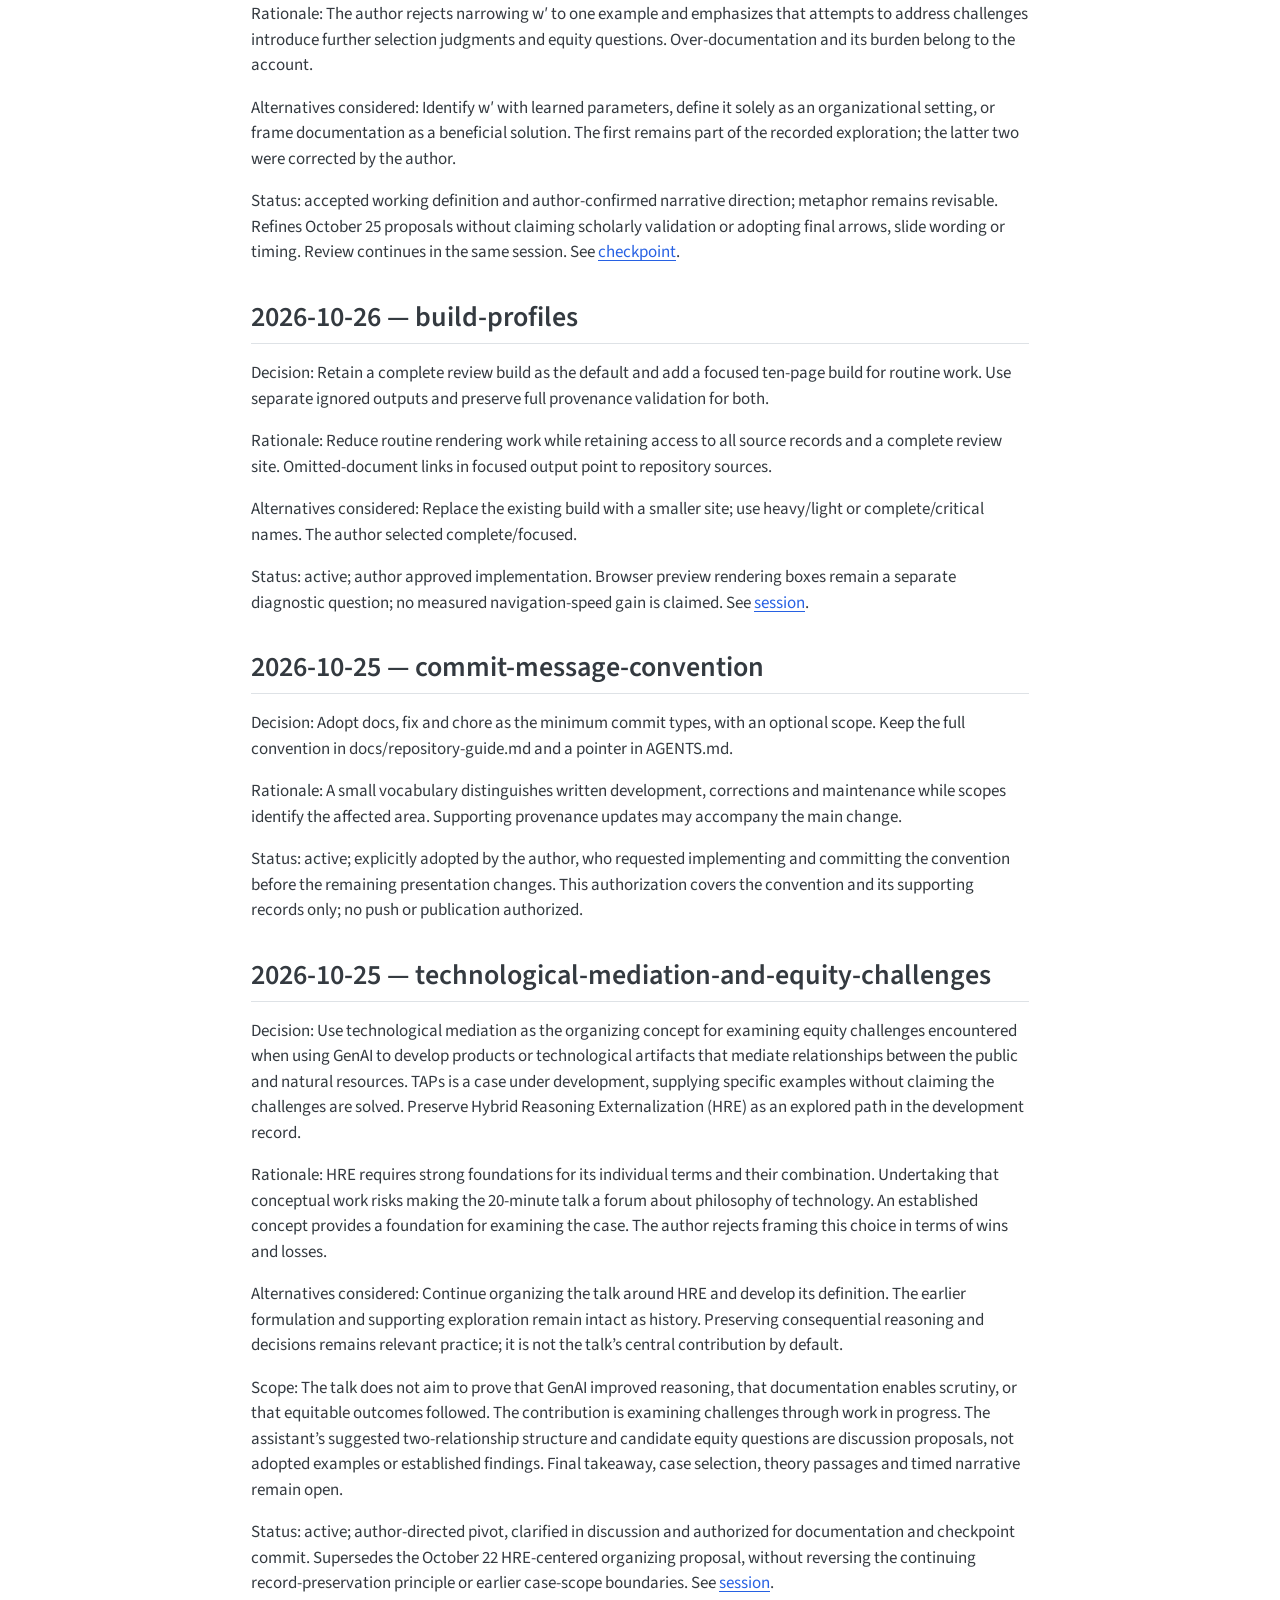
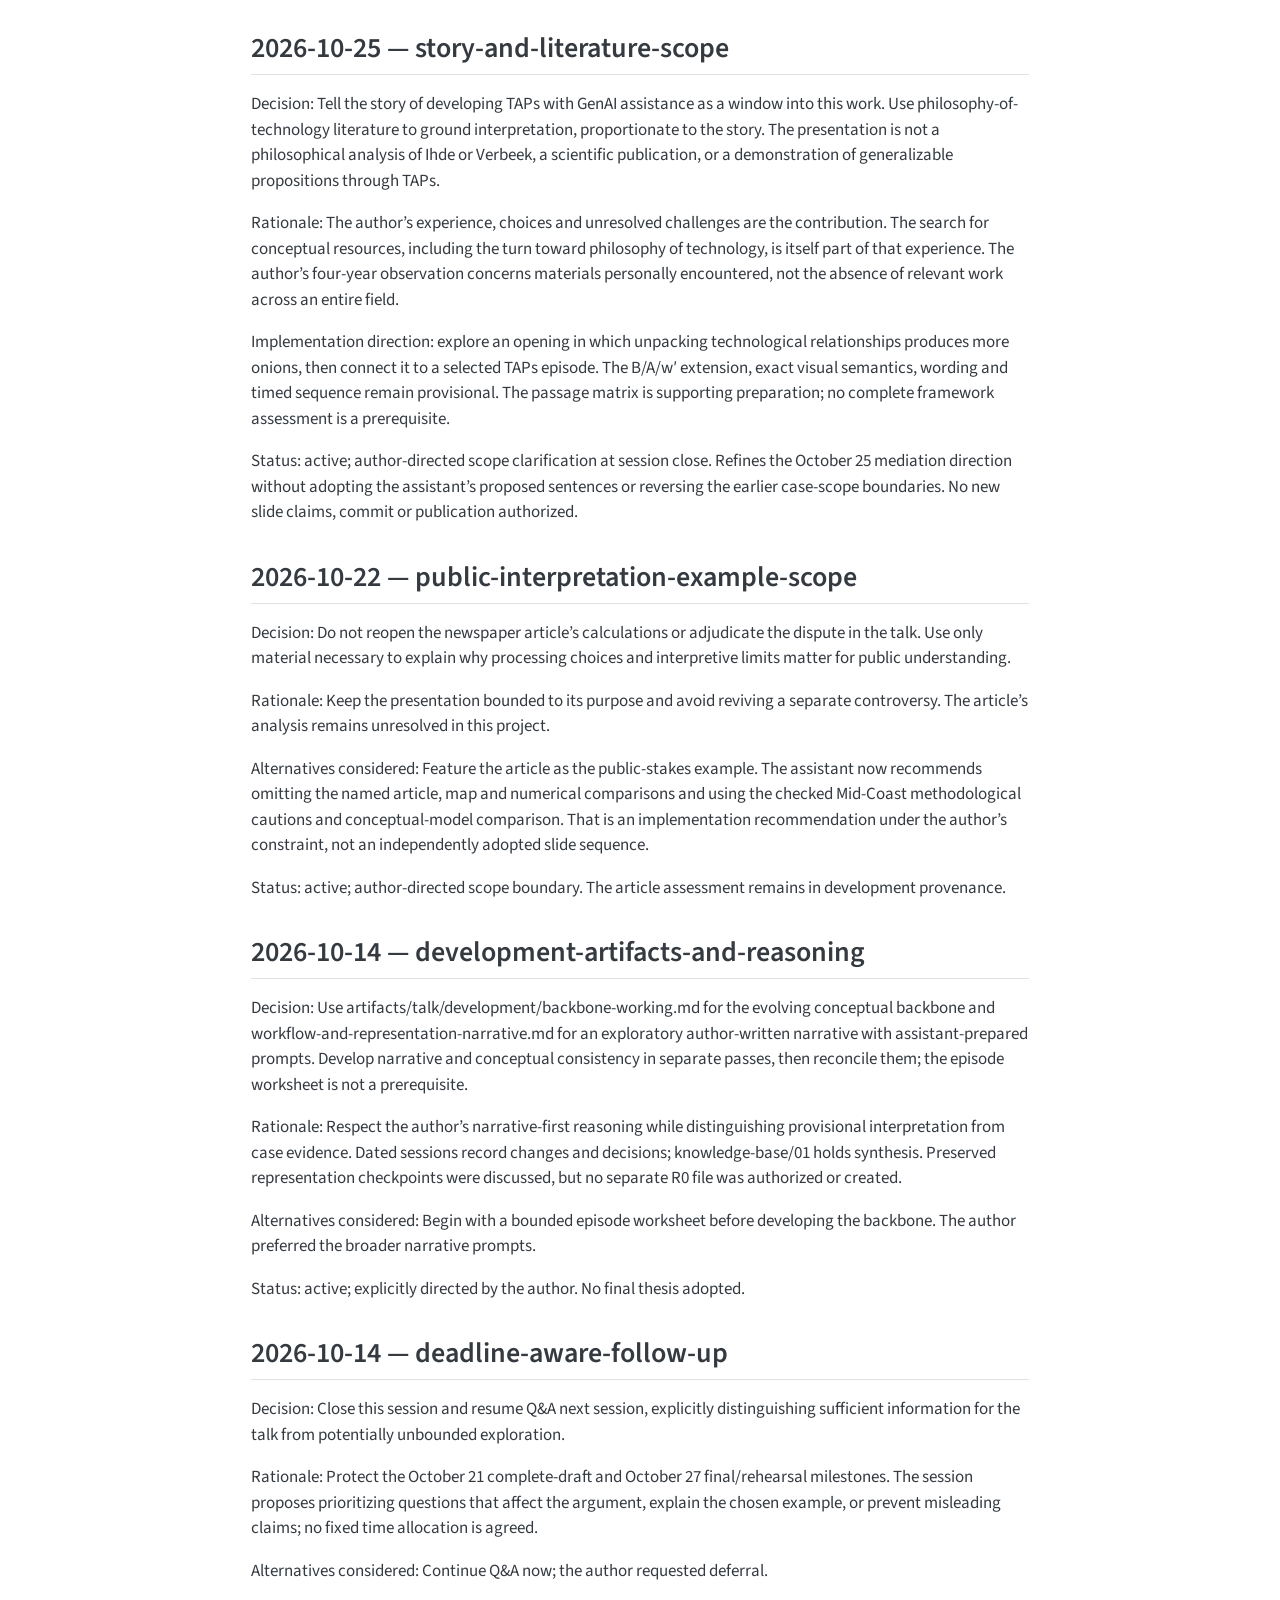
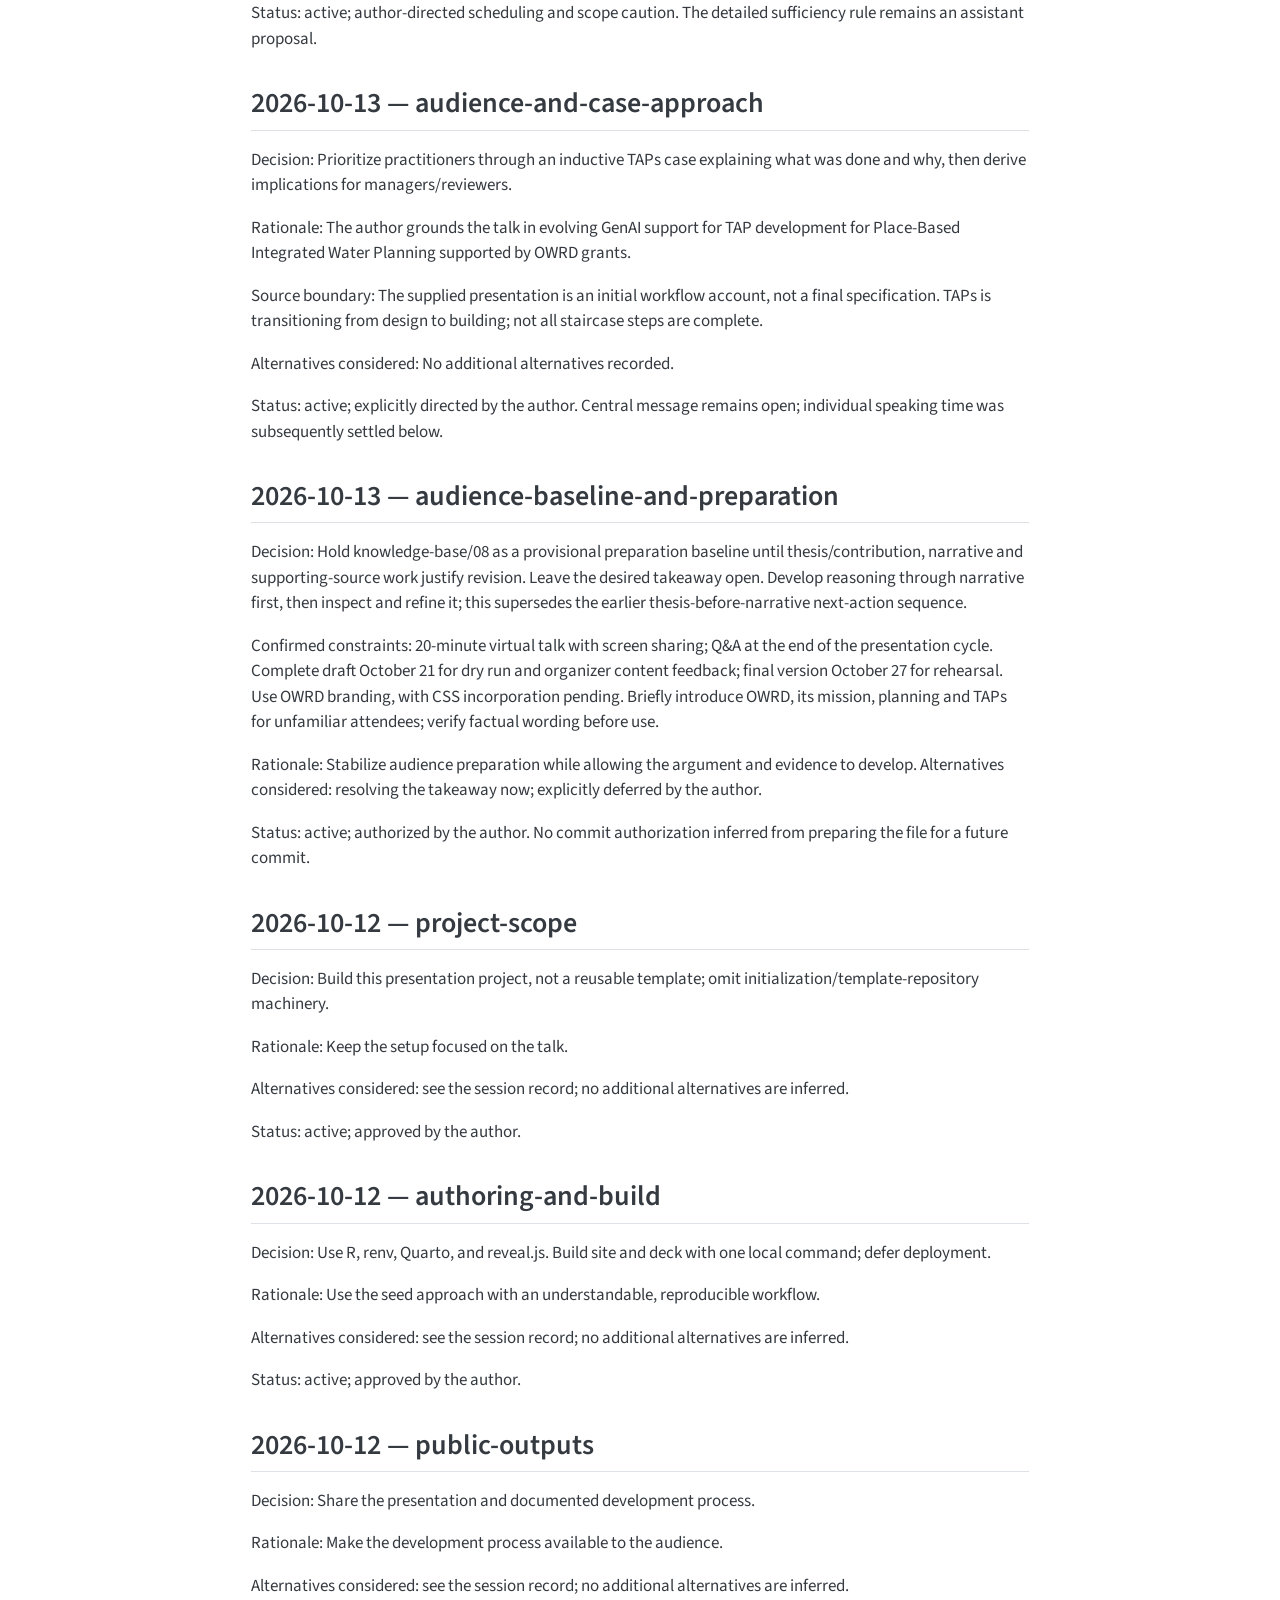
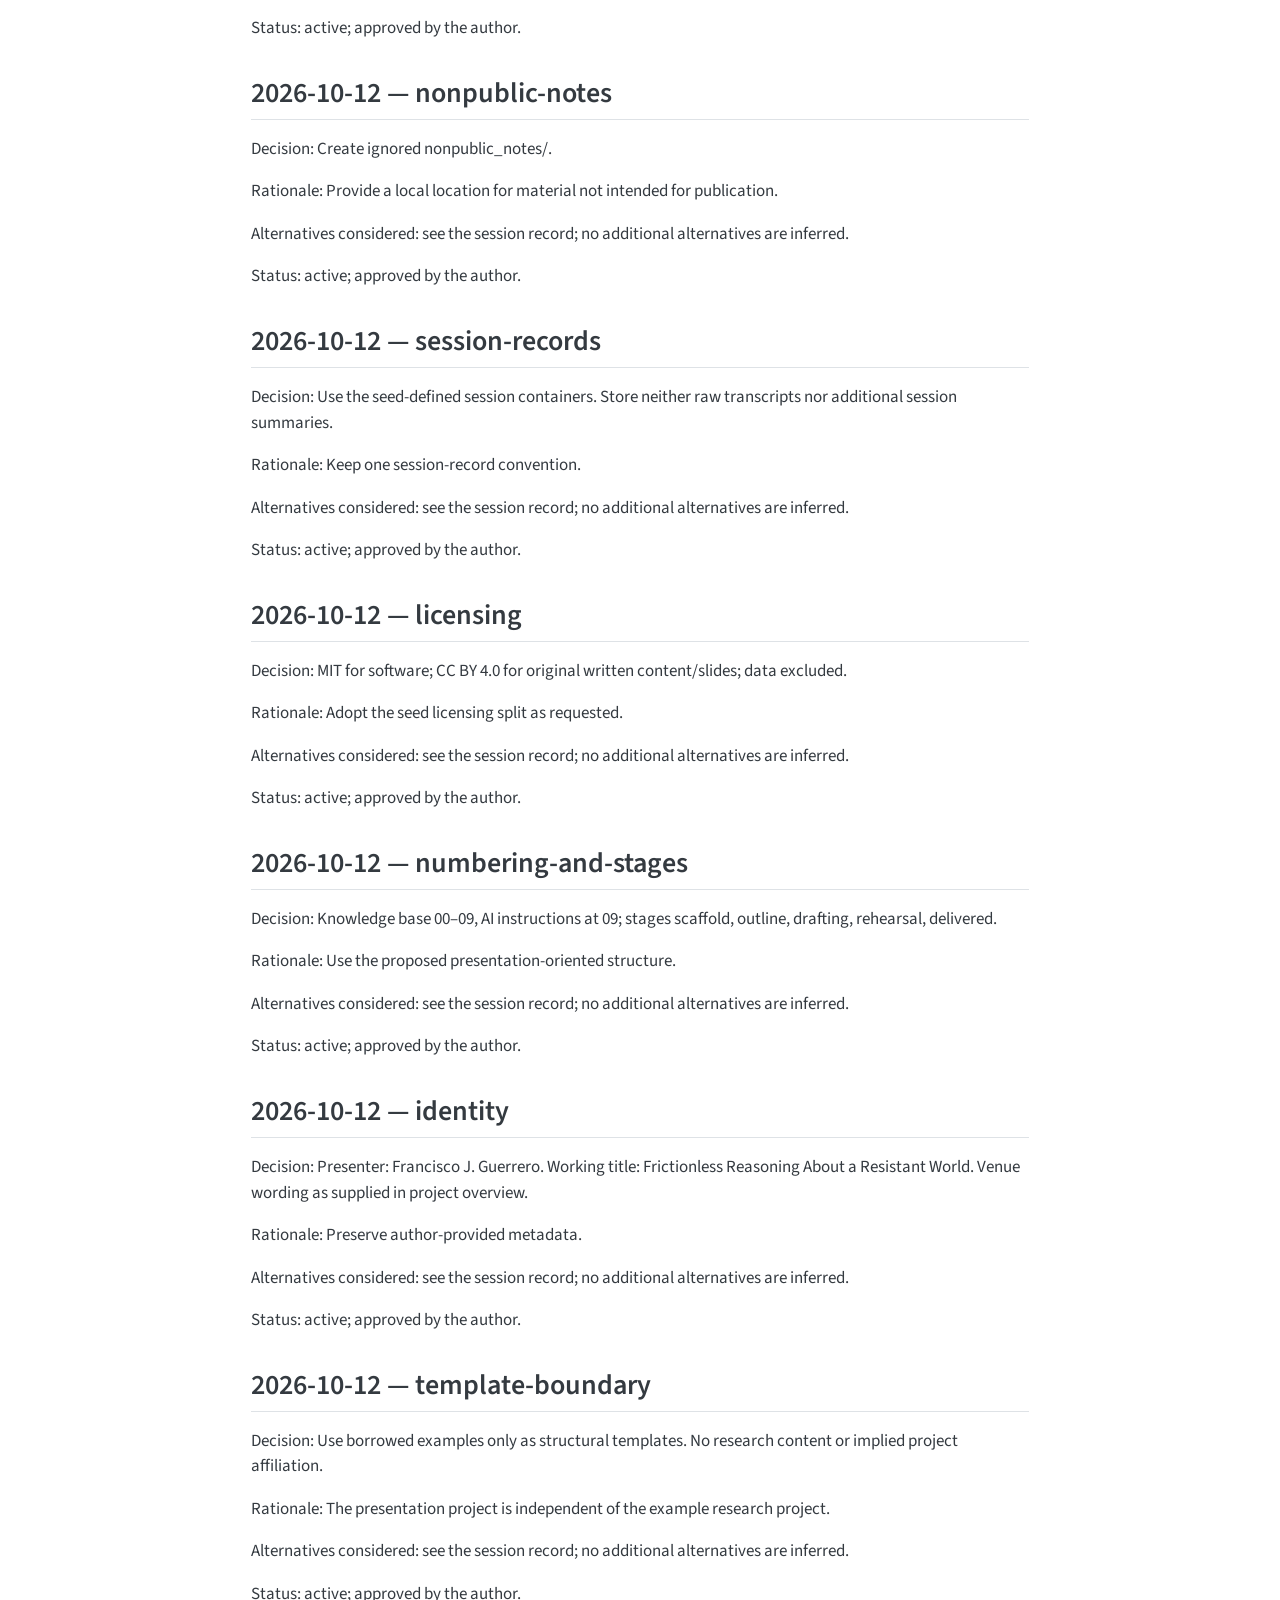
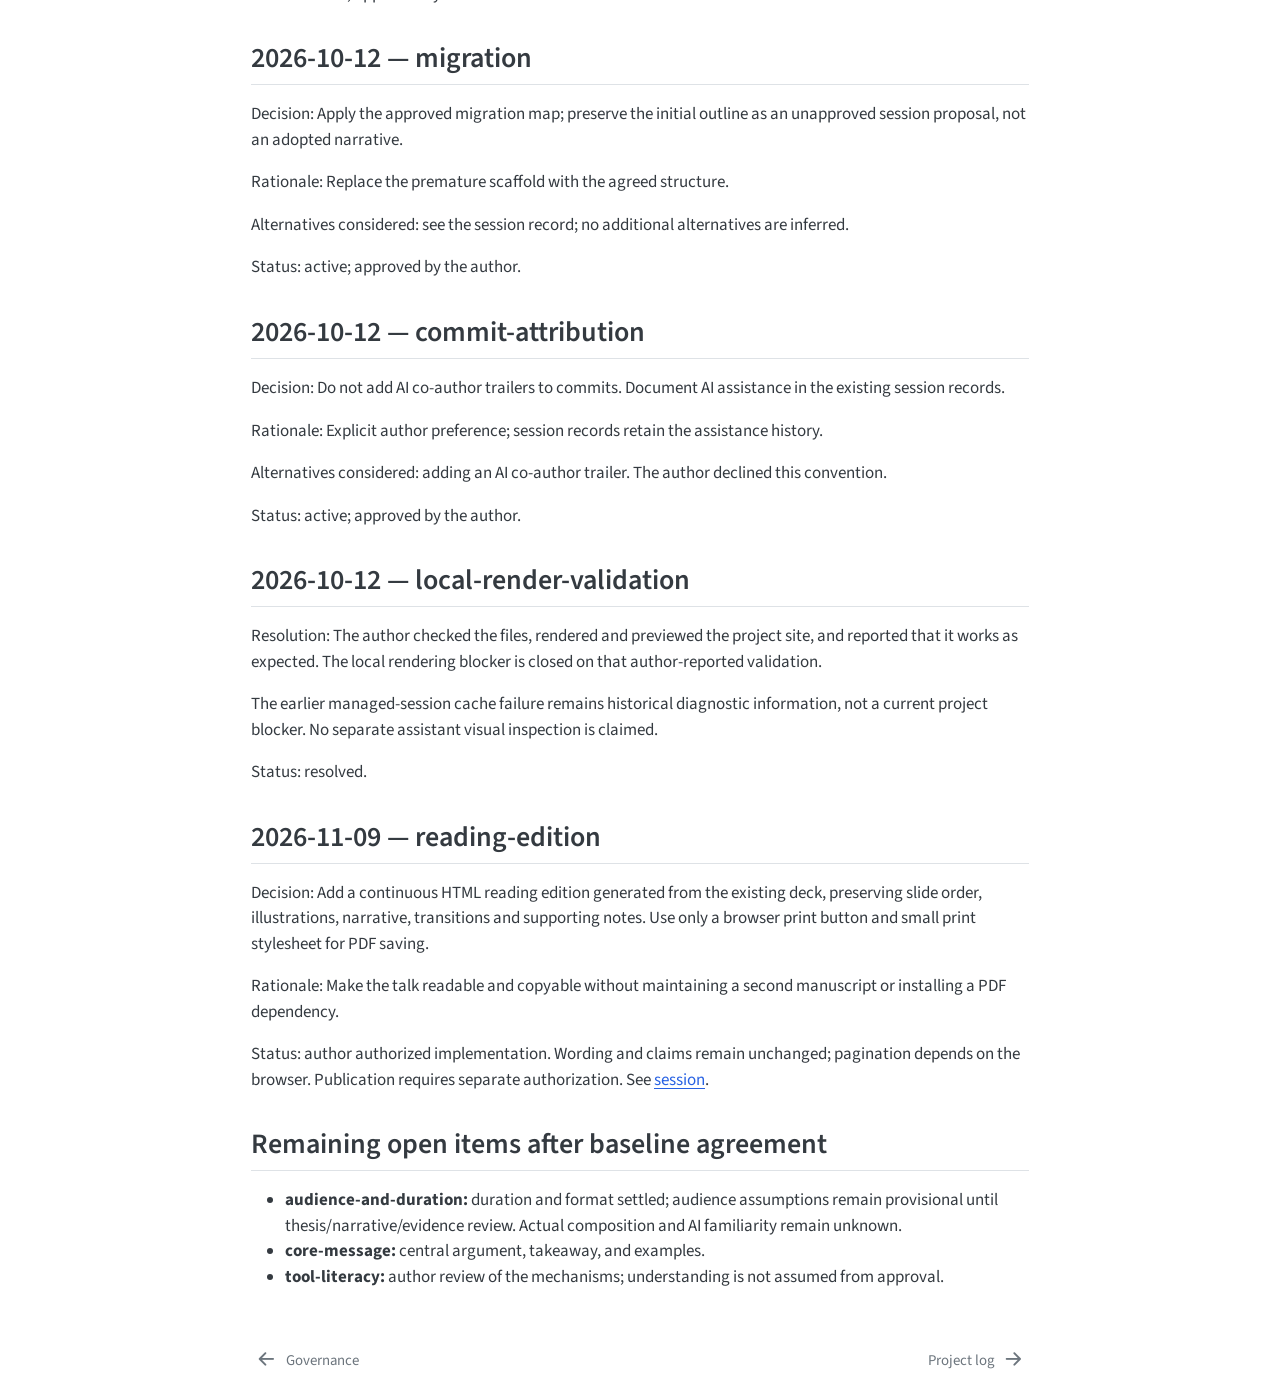
==== commit d4480f70: "Built site for gh-pages" ====
--- a/admin/decisions-register.html
+++ b/admin/decisions-register.html
@@ -141,6 +141,12 @@
 </li>
         <li class="sidebar-item">
   <div class="sidebar-item-container"> 
+  <a href="../artifacts/talk/read.html" class="sidebar-item-text sidebar-link">
+ <span class="menu-text">Read the presentation</span></a>
+  </div>
+</li>
+        <li class="sidebar-item">
+  <div class="sidebar-item-container"> 
   <a href="../docs/smart-folder.html" class="sidebar-item-text sidebar-link">
  <span class="menu-text">A smart folder?</span></a>
   </div>
@@ -211,6 +217,12 @@
   <div class="sidebar-item-container"> 
   <a href="../sessions/2026-10-30.html" class="sidebar-item-text sidebar-link">
  <span class="menu-text">Session — 2026-10-30</span></a>
+  </div>
+</li>
+          <li class="sidebar-item">
+  <div class="sidebar-item-container"> 
+  <a href="../sessions/2026-11-09.html" class="sidebar-item-text sidebar-link">
+ <span class="menu-text">Session — 2026-11-09</span></a>
   </div>
 </li>
       </ul>
@@ -262,6 +274,7 @@
   <li><a href="#migration" id="toc-migration" class="nav-link" data-scroll-target="#migration">2026-10-12 — migration</a></li>
   <li><a href="#commit-attribution" id="toc-commit-attribution" class="nav-link" data-scroll-target="#commit-attribution">2026-10-12 — commit-attribution</a></li>
   <li><a href="#local-render-validation" id="toc-local-render-validation" class="nav-link" data-scroll-target="#local-render-validation">2026-10-12 — local-render-validation</a></li>
+  <li><a href="#reading-edition" id="toc-reading-edition" class="nav-link" data-scroll-target="#reading-edition">2026-11-09 — reading-edition</a></li>
   <li><a href="#remaining-open-items-after-baseline-agreement" id="toc-remaining-open-items-after-baseline-agreement" class="nav-link" data-scroll-target="#remaining-open-items-after-baseline-agreement">Remaining open items after baseline agreement</a></li>
   </ul>
 </nav>
@@ -497,6 +510,12 @@
 <p>Resolution: The author checked the files, rendered and previewed the project site, and reported that it works as expected. The local rendering blocker is closed on that author-reported validation.</p>
 <p>The earlier managed-session cache failure remains historical diagnostic information, not a current project blocker. No separate assistant visual inspection is claimed.</p>
 <p>Status: resolved.</p>
+</section>
+<section id="reading-edition" class="level2">
+<h2 class="anchored" data-anchor-id="reading-edition">2026-11-09 — reading-edition</h2>
+<p>Decision: Add a continuous HTML reading edition generated from the existing deck, preserving slide order, illustrations, narrative, transitions and supporting notes. Use only a browser print button and small print stylesheet for PDF saving.</p>
+<p>Rationale: Make the talk readable and copyable without maintaining a second manuscript or installing a PDF dependency.</p>
+<p>Status: author authorized implementation. Wording and claims remain unchanged; pagination depends on the browser. Publication requires separate authorization. See <a href="../sessions/2026-11-09.html">session</a>.</p>
 </section>
 <section id="remaining-open-items-after-baseline-agreement" class="level2">
 <h2 class="anchored" data-anchor-id="remaining-open-items-after-baseline-agreement">Remaining open items after baseline agreement</h2>
